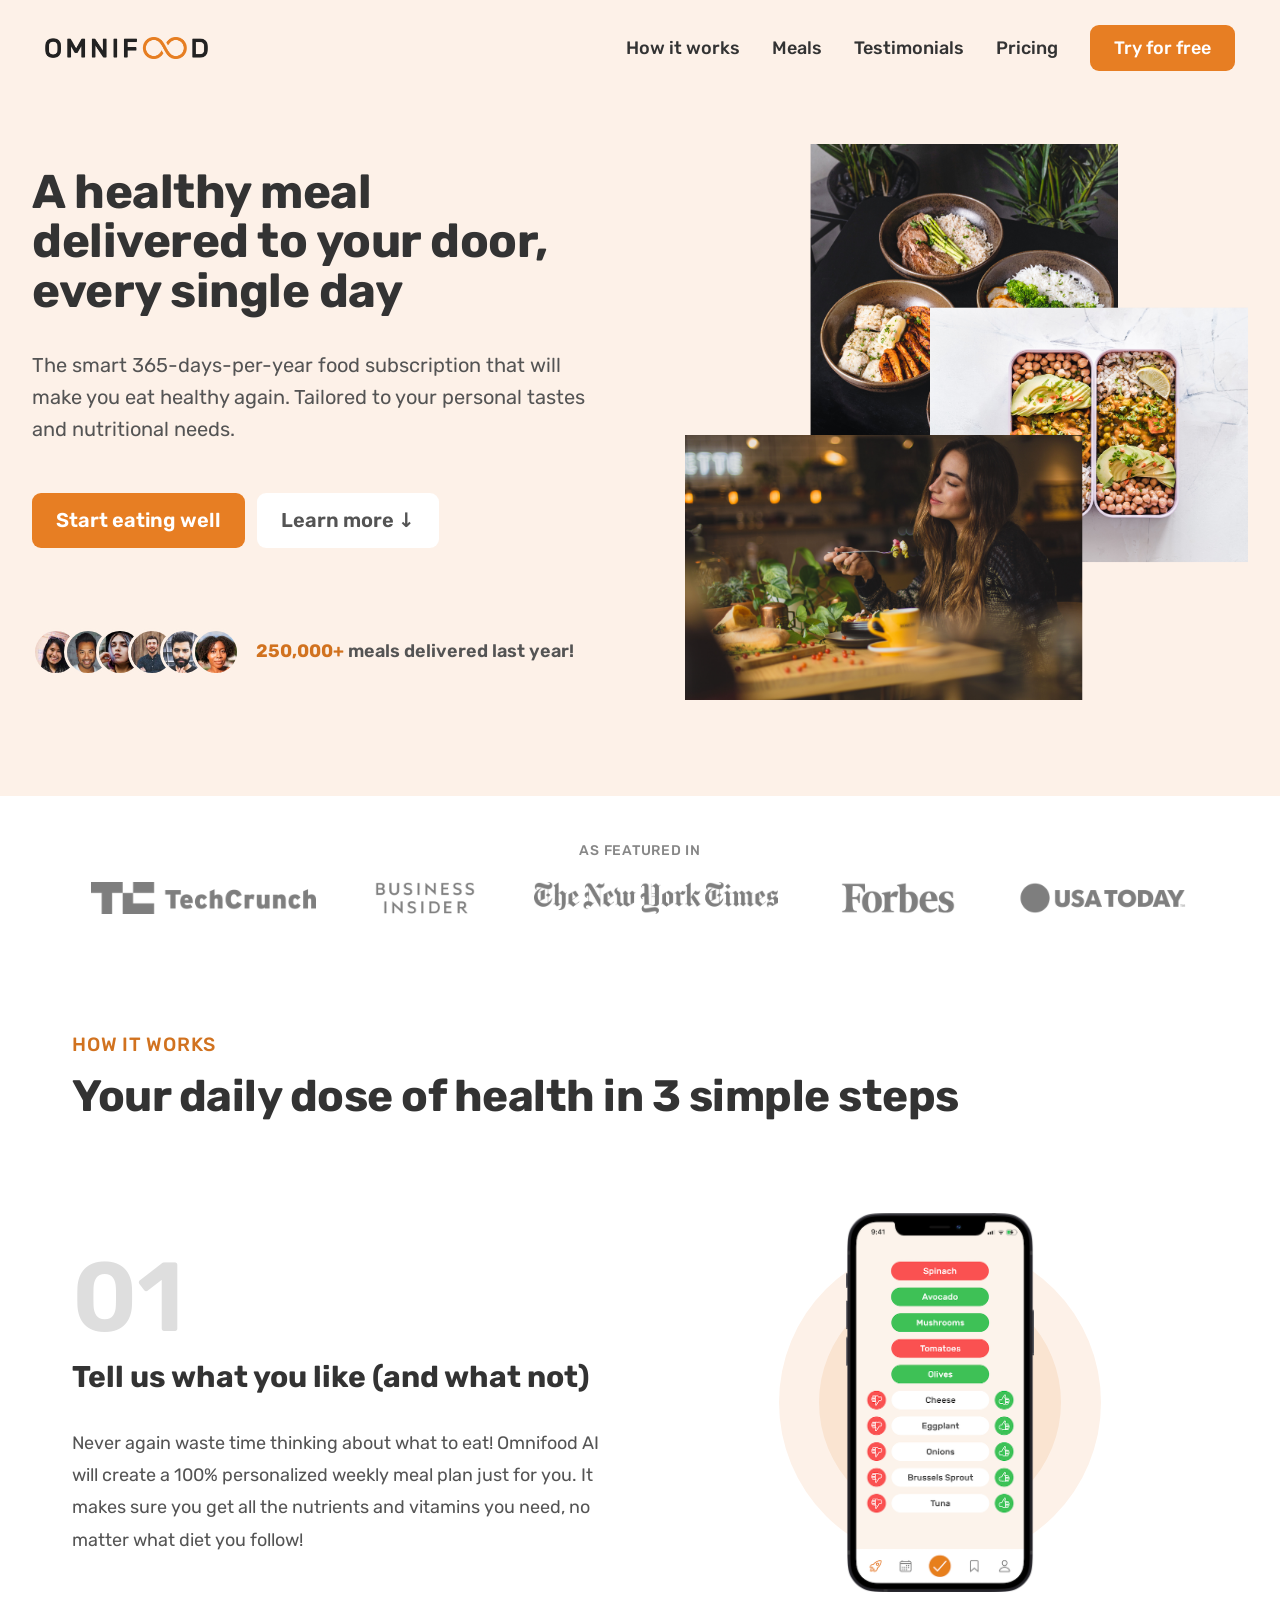
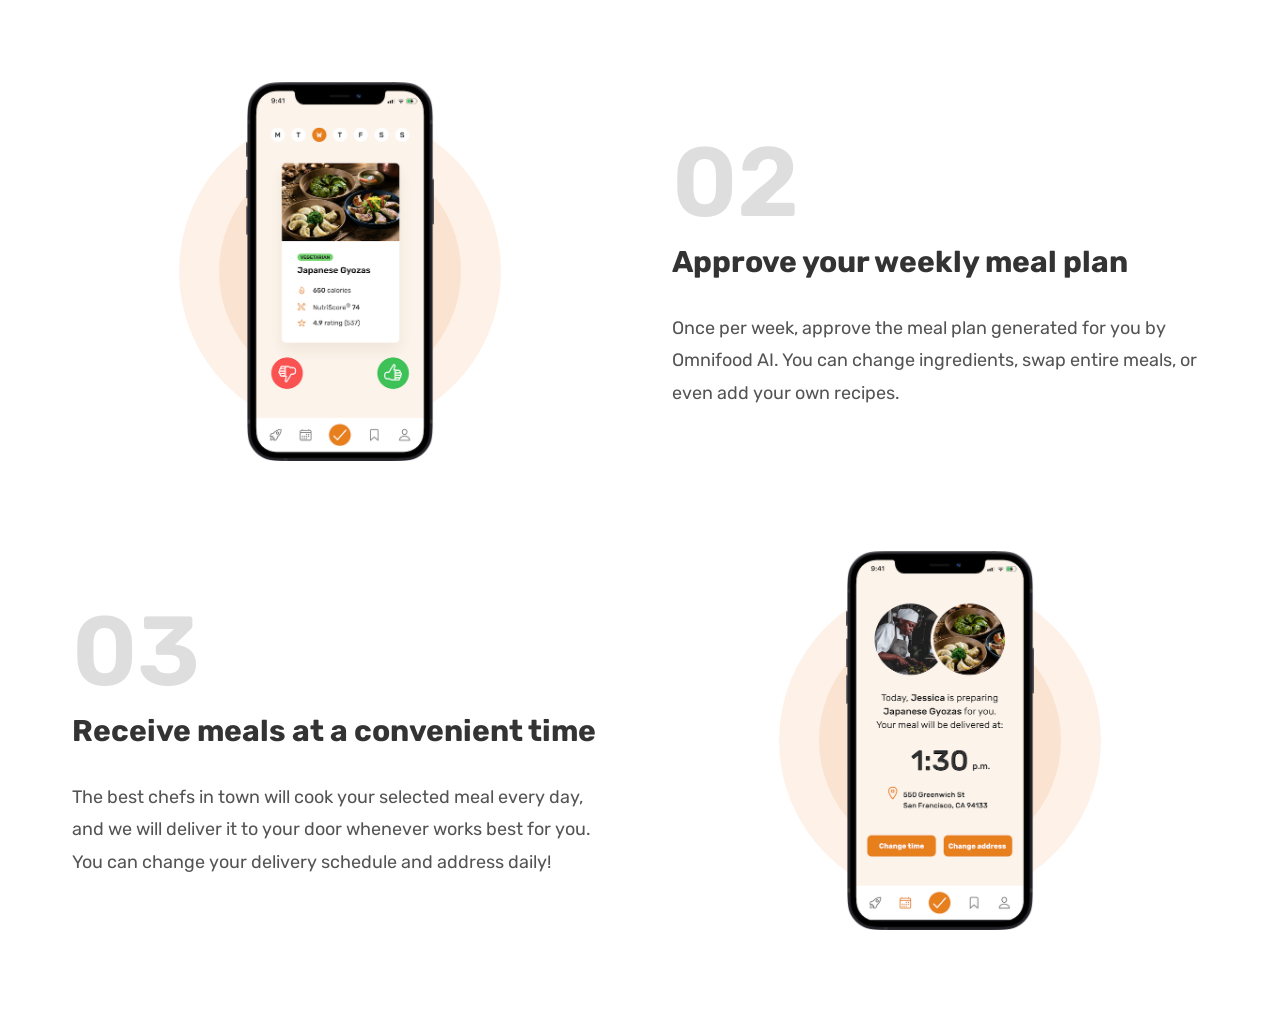
==== index.html @ 2ed98165 "feat: add featured press and how-it-works sections" ====
<!doctype html>

<html lang="en">
    <head>
        <meta charset="UTF-8" />
        <meta name="viewport" content="width=device-width, initial-scale=1.0" />

        <title>Omnifood — Never cook again!</title>

        <meta
            name="description"
            content="Omnifood delivers healthy meals tailored to your tastes and nutritional needs, every day of the year."
        />

        <meta name="theme-color" content="#e67e22" />
        <link rel="icon" type="image/png" href="assets/favicon.png" />

        <!-- Google Fonts -->
        <link rel="preconnect" href="https://fonts.googleapis.com" />
        <link rel="preconnect" href="https://fonts.gstatic.com" crossorigin />
        <link
            href="https://fonts.googleapis.com/css2?family=Rubik:wght@400;500;600;700&amp;display=swap"
            rel="stylesheet"
        />

        <!-- Styles -->
        <link rel="stylesheet" href="css/base.css" />
        <link rel="stylesheet" href="css/style.css" />

        <!-- Scripts -->
        <script src="js/script.js" defer></script>
    </head>

    <body>
        <a class="skip-link" href="#content">Skip to content</a>

        <header class="header" id="top">
            <a class="header__brand" href="#top">
                <img
                    class="header__logo"
                    src="assets/omnifood-logo.png"
                    width="1212"
                    height="163"
                    alt="Omnifood"
                />
            </a>

            <button
                class="header__toggle"
                type="button"
                aria-controls="primary-navigation"
                aria-expanded="false"
                aria-label="Open navigation"
            >
                <svg
                    class="header__icon header__icon--open"
                    viewBox="0 0 24 24"
                    aria-hidden="true"
                >
                    <path d="M3 6h18M3 12h18M3 18h18" />
                </svg>
                <svg
                    class="header__icon header__icon--close"
                    viewBox="0 0 24 24"
                    aria-hidden="true"
                >
                    <path d="M5 5l14 14M19 5 5 19" />
                </svg>
            </button>

            <nav
                class="header__nav"
                id="primary-navigation"
                aria-label="Primary"
            >
                <ul class="header__list">
                    <!-- Add href values once the destination sections exist. -->
                    <li>
                        <a class="header__link" href="#how-it-works">
                            How it works
                        </a>
                    </li>
                    <li>
                        <a
                            class="header__link"
                            role="link"
                            aria-disabled="true"
                        >
                            Meals
                        </a>
                    </li>
                    <li>
                        <a
                            class="header__link"
                            role="link"
                            aria-disabled="true"
                        >
                            Testimonials
                        </a>
                    </li>
                    <li>
                        <a
                            class="header__link"
                            role="link"
                            aria-disabled="true"
                        >
                            Pricing
                        </a>
                    </li>
                    <li>
                        <a
                            class="header__link header__link--cta"
                            role="link"
                            aria-disabled="true"
                        >
                            Try for free
                        </a>
                    </li>
                </ul>
            </nav>
        </header>

        <main id="content" tabindex="-1">
            <section class="hero" aria-labelledby="hero-title">
                <div class="hero__inner">
                    <div class="hero__content">
                        <h1 class="hero__title" id="hero-title">
                            A healthy meal delivered to your door, every single
                            day
                        </h1>
                        <p class="hero__description">
                            The smart 365-days-per-year food subscription that
                            will make you eat healthy again. Tailored to your
                            personal tastes and nutritional needs.
                        </p>

                        <div class="hero__actions">
                            <!-- Link the primary CTA once the sign-up section exists. -->
                            <button
                                class="hero__action hero__action--primary"
                                type="button"
                                aria-disabled="true"
                            >
                                Start eating well
                            </button>
                            <a
                                class="hero__action hero__action--secondary"
                                href="#how-it-works"
                            >
                                Learn more <span aria-hidden="true">↓</span>
                            </a>
                        </div>

                        <div class="hero__proof">
                            <div class="hero__avatars" aria-hidden="true">
                                <img
                                    class="hero__avatar"
                                    src="assets/customers/customer-1.jpg"
                                    width="128"
                                    height="128"
                                    alt=""
                                />
                                <img
                                    class="hero__avatar"
                                    src="assets/customers/customer-2.jpg"
                                    width="128"
                                    height="128"
                                    alt=""
                                />
                                <img
                                    class="hero__avatar"
                                    src="assets/customers/customer-3.jpg"
                                    width="128"
                                    height="128"
                                    alt=""
                                />
                                <img
                                    class="hero__avatar"
                                    src="assets/customers/customer-4.jpg"
                                    width="128"
                                    height="128"
                                    alt=""
                                />
                                <img
                                    class="hero__avatar"
                                    src="assets/customers/customer-5.jpg"
                                    width="128"
                                    height="128"
                                    alt=""
                                />
                                <img
                                    class="hero__avatar"
                                    src="assets/customers/customer-6.jpg"
                                    width="128"
                                    height="128"
                                    alt=""
                                />
                            </div>
                            <p class="hero__proof-text">
                                <strong class="hero__proof-number"
                                    >250,000+</strong
                                >
                                meals delivered last year!
                            </p>
                        </div>
                    </div>

                    <img
                        class="hero__image"
                        src="assets/hero.png"
                        width="1479"
                        height="1459"
                        alt="A woman enjoying a meal beside a collage of prepared dishes"
                        fetchpriority="high"
                    />
                </div>
            </section>

            <section class="featured" aria-labelledby="featured-title">
                <div class="featured__inner">
                    <h2 class="featured__title" id="featured-title">
                        As featured in
                    </h2>
                    <ul class="featured__logos" role="list">
                        <li>
                            <img
                                class="featured__logo"
                                src="assets/logos/techcrunch.png"
                                width="562"
                                height="80"
                                alt="TechCrunch"
                            />
                        </li>
                        <li>
                            <img
                                class="featured__logo"
                                src="assets/logos/business-insider.png"
                                width="252"
                                height="80"
                                alt="Business Insider"
                            />
                        </li>
                        <li>
                            <img
                                class="featured__logo"
                                src="assets/logos/the-new-york-times.png"
                                width="609"
                                height="80"
                                alt="The New York Times"
                            />
                        </li>
                        <li>
                            <img
                                class="featured__logo"
                                src="assets/logos/forbes.png"
                                width="306"
                                height="80"
                                alt="Forbes"
                            />
                        </li>
                        <li>
                            <img
                                class="featured__logo"
                                src="assets/logos/usa-today.png"
                                width="428"
                                height="80"
                                alt="USA Today"
                            />
                        </li>
                    </ul>
                </div>
            </section>

            <section
                class="how"
                id="how-it-works"
                aria-labelledby="how-title"
                tabindex="-1"
            >
                <div class="how__inner">
                    <p class="how__eyebrow">How it works</p>
                    <h2 class="how__title" id="how-title">
                        Your daily dose of health in 3 simple steps
                    </h2>

                    <ol class="how__steps" role="list">
                        <li class="how__step">
                            <div class="how__copy">
                                <p class="how__number" aria-hidden="true">01</p>
                                <h3 class="how__step-title">
                                    Tell us what you like (and what not)
                                </h3>
                                <p class="how__description">
                                    Never again waste time thinking about what
                                    to eat! Omnifood AI will create a 100%
                                    personalized weekly meal plan just for you.
                                    It makes sure you get all the nutrients and
                                    vitamins you need, no matter what diet you
                                    follow!
                                </p>
                            </div>
                            <div class="how__visual">
                                <img
                                    class="how__screen"
                                    src="assets/app/app-screen-1.png"
                                    width="400"
                                    height="809"
                                    loading="lazy"
                                    alt="Dietary preferences screen in the Omnifood app"
                                />
                            </div>
                        </li>
                        <li class="how__step">
                            <div class="how__copy">
                                <p class="how__number" aria-hidden="true">02</p>
                                <h3 class="how__step-title">
                                    Approve your weekly meal plan
                                </h3>
                                <p class="how__description">
                                    Once per week, approve the meal plan
                                    generated for you by Omnifood AI. You can
                                    change ingredients, swap entire meals, or
                                    even add your own recipes.
                                </p>
                            </div>
                            <div class="how__visual">
                                <img
                                    class="how__screen"
                                    src="assets/app/app-screen-2.png"
                                    width="400"
                                    height="809"
                                    loading="lazy"
                                    alt="Weekly meal plan approval screen in the Omnifood app"
                                />
                            </div>
                        </li>
                        <li class="how__step">
                            <div class="how__copy">
                                <p class="how__number" aria-hidden="true">03</p>
                                <h3 class="how__step-title">
                                    Receive meals at a convenient time
                                </h3>
                                <p class="how__description">
                                    The best chefs in town will cook your
                                    selected meal every day, and we will deliver
                                    it to your door whenever works best for you.
                                    You can change your delivery schedule and
                                    address daily!
                                </p>
                            </div>
                            <div class="how__visual">
                                <img
                                    class="how__screen"
                                    src="assets/app/app-screen-3.png"
                                    width="400"
                                    height="809"
                                    loading="lazy"
                                    alt="Delivery scheduling screen in the Omnifood app"
                                />
                            </div>
                        </li>
                    </ol>
                </div>
            </section>
        </main>

        <footer></footer>
    </body>
</html>
---- css/base.css ----
/*
    Just for debugging purposes

    * {
        outline: 2px solid red;
    }
*/

:root {
    --clr-base: 0 0% 33%;
    --clr-primary: 28 80% 52%;
    --clr-cream: 27 83% 95%;
    --clr-tint: 28 80% 90%;
    --clr-shade: 28 74% 47%;
    --clr-heading: 0 0% 20%;
    --clr-brown: 28 75% 15%;
    --clr-muted: 0 0% 53%;
    --clr-step-number: 0 0% 87%;
    --clr-neutral-max: 0 0% 100%;

    --fs-base: 1.6rem;
    --ff-base: Rubik, system-ui, sans-serif;

    --radius-control: 0.9rem;
}

*,
*::before,
*::after {
    margin: 0;
    padding: 0;
    box-sizing: border-box;
    font: inherit;

    @media (prefers-reduced-motion: reduce) {
        animation-duration: 0.01ms !important;
        transition-duration: 0.01ms !important;
    }
}

html {
    font-size: 62.5%; /* 1rem = 10px */
    scroll-behavior: smooth;

    @media (prefers-reduced-motion: reduce) {
        scroll-behavior: auto;
    }
}

body {
    min-height: 100vh;

    font-family: var(--ff-base);
    font-size: var(--fs-base);
    font-weight: 400;

    line-height: 1;

    color: hsl(var(--clr-base));
}

img,
picture,
svg,
video {
    display: block;
    max-width: 100%;
}

ul,
ol {
    list-style: none;
}

a {
    text-decoration: none;
    color: inherit;
}

input,
select {
    color: inherit;
}

textarea {
    /* Don´t show scroll bars */
    overflow: auto;
}

::selection {
}

:focus-visible {
}
---- css/style.css ----
.skip-link {
    position: absolute;
    top: 1.6rem;
    left: 1.6rem;
    z-index: 1;

    padding: 1.2rem 1.6rem;

    color: hsl(var(--clr-brown));

    background-color: hsl(var(--clr-neutral-max));
    border-radius: var(--radius-control);
    outline: 0.2rem solid hsl(var(--clr-brown));

    &:not(:focus) {
        width: 1px;
        height: 1px;
        padding: 0;

        clip-path: inset(50%);
        overflow: hidden;
    }
}

/* ********************************************* */
/* Header                                        */
/* ********************************************* */
.header {
    display: flex;
    justify-content: space-between;
    align-items: center;
    gap: 2.4rem;

    min-height: 9.6rem;
    padding: 0 clamp(2.4rem, 3.5vw, 4.8rem);

    background-color: hsl(var(--clr-cream));

    @media (width <= 59em) {
        min-height: 7.6rem;
    }
}

.header__logo {
    width: auto;
    height: 2.2rem;

    @media (width <= 59em) {
        height: 1.8rem;
    }
}

.header__toggle {
    display: none;
    place-items: center;

    width: 4.4rem;
    height: 4.4rem;

    color: hsl(var(--clr-heading));

    background: transparent;
    border: 0;
    cursor: pointer;

    &[aria-expanded="true"] {
        position: fixed;
        top: 1.6rem;
        right: clamp(2.4rem, 3.5vw, 4.8rem);
        z-index: 3;
    }

    @media (width <= 59em) {
        display: grid;
    }
}

.header__icon {
    width: 3.2rem;
    height: 3.2rem;

    fill: none;
    stroke: currentColor;
    stroke-linecap: round;
    stroke-width: 1.75;
}

.header__icon--close,
.header__toggle[aria-expanded="true"] .header__icon--open {
    display: none;
}

.header__toggle[aria-expanded="true"] .header__icon--close {
    display: block;
}

.header__nav {
    @media (width <= 59em) {
        position: fixed;
        top: 0;
        bottom: 0;
        left: 0;
        right: 0;
        z-index: 2;

        display: none;

        padding: 7.6rem 2.4rem;

        background-color: hsl(var(--clr-neutral-max) / 97%);
        overflow: auto;
    }
}

.header__toggle[aria-expanded="true"] + .header__nav {
    @media (width <= 59em) {
        display: flex;
    }
}

.header__list {
    display: flex;
    align-items: center;
    gap: clamp(2rem, 2.5vw, 3.2rem);

    @media (width <= 59em) {
        flex-direction: column;
        gap: 3.2rem;

        margin: auto;
    }
}

.header__link {
    display: inline-block;

    font-size: 1.8rem;
    font-weight: 500;
    line-height: 1.25;
    color: hsl(var(--clr-heading));

    &:any-link:hover,
    &:any-link:active {
        color: hsl(var(--clr-shade));
    }

    @media (width <= 59em) {
        font-size: 2.4rem;
    }
}

.header__link--cta {
    padding: 1.2rem 2.4rem;

    color: hsl(var(--clr-neutral-max));

    background-color: hsl(var(--clr-primary));
    border-radius: var(--radius-control);

    &:any-link:hover,
    &:any-link:active {
        color: hsl(var(--clr-neutral-max));

        background-color: hsl(var(--clr-shade));
    }

    @media (width <= 59em) {
        padding: 0.8rem 2rem;
    }
}

/* ********************************************* */
/* Hero                                          */
/* ********************************************* */
.hero {
    padding: 4.8rem clamp(1.6rem, 6vw, 3.2rem) 9.6rem;

    background-color: hsl(var(--clr-cream));

    @media (width <= 59em) {
        padding-top: 3.2rem;
        padding-bottom: 5.2rem;
    }
}

.hero__inner {
    display: grid;
    grid-template-columns: repeat(2, minmax(0, 1fr));
    align-items: center;
    gap: clamp(4.8rem, 7vw, 9.6rem);

    max-width: 130rem;
    margin: 0 auto;

    @media (width <= 59em) {
        grid-template-columns: minmax(0, 1fr);
        gap: clamp(3.2rem, 6vw, 5.2rem);

        max-width: 60rem;
    }
}

.hero__content {
    @media (width <= 59em) {
        text-align: center;
    }
}

.hero__title {
    margin-bottom: 3.2rem;

    font-size: clamp(3.6rem, 3.7vw, 5.2rem);
    font-weight: 700;
    line-height: 1.05;
    letter-spacing: -0.05rem;
    color: hsl(var(--clr-heading));

    @media (width <= 59em) {
        margin-bottom: 2.4rem;

        font-size: clamp(3rem, 8.7vw, 4.4rem);
    }
}

.hero__description {
    margin-bottom: 4.8rem;

    font-size: 2rem;
    line-height: 1.6;

    @media (width <= 59em) {
        max-width: 46ch;
        margin: 0 auto 3.2rem;

        font-size: 1.6rem;
    }
}

.hero__actions {
    display: flex;
    flex-wrap: wrap;
    gap: 1.2rem;

    @media (width <= 59em) {
        justify-content: center;
    }
}

.hero__action {
    padding: 1.4rem 2.4rem;

    font-size: 2rem;
    font-weight: 600;
    line-height: 1.35;
    text-align: center;

    border: 0;
    border-radius: var(--radius-control);
    cursor: pointer;

    @media (width <= 59em) {
        padding: 1.4rem 1.6rem;

        font-size: 1.6rem;
    }
}

.hero__action--primary {
    color: hsl(var(--clr-neutral-max));

    background-color: hsl(var(--clr-primary));

    &:hover,
    &:active {
        background-color: hsl(var(--clr-shade));
    }
}

.hero__action--secondary {
    color: hsl(var(--clr-base));

    background-color: hsl(var(--clr-neutral-max));

    &:hover,
    &:active {
        background-color: hsl(var(--clr-cream));
        box-shadow: inset 0 0 0 3px hsl(var(--clr-neutral-max));
    }
}

.hero__proof {
    display: flex;
    flex-wrap: wrap;
    align-items: center;
    gap: 0.8rem 1.6rem;

    margin-top: 8rem;

    @media (width <= 59em) {
        justify-content: center;
        gap: 0.8rem 1.2rem;

        margin-top: 2.4rem;
    }
}

.hero__avatars {
    display: flex;
}

.hero__avatar {
    width: 4.8rem;
    height: auto;

    border: 3px solid hsl(var(--clr-cream));
    border-radius: 50%;

    & + & {
        margin-left: -1.6rem;
    }

    @media (width <= 59em) {
        width: 3.6rem;

        & + & {
            margin-left: -1rem;
        }
    }
}

.hero__proof-text {
    font-size: 1.8rem;
    font-weight: 600;
    line-height: 1.3;

    @media (width <= 59em) {
        flex: 0 1 15rem;

        font-size: 1.5rem;
    }
}

.hero__proof-number {
    font-weight: 700;
    color: hsl(var(--clr-shade));
}

.hero__image {
    width: 100%;
    height: auto;

    @media (width <= 59em) {
        width: min(80%, 44rem);
        margin: 0 auto;
    }
}

/* ********************************************* */
/* As Featured In                                */
/* ********************************************* */
.featured {
    padding: clamp(2.4rem, 4vw, 4.8rem) 0 3.2rem;
}

.featured__inner {
    max-width: 120rem;
    margin: 0 auto;
    padding: 0 clamp(2rem, 6vw, 3.2rem);
}

.featured__title {
    margin-bottom: clamp(1.6rem, 2.5vw, 2.4rem);

    font-size: clamp(1.1rem, 2.8vw, 1.4rem);
    font-weight: 500;
    letter-spacing: 0.075rem;
    text-align: center;
    color: hsl(var(--clr-muted));
    text-transform: uppercase;
}

.featured__logos {
    display: flex;
    justify-content: space-around;
    align-items: center;
    gap: clamp(0.6rem, 1.6vw, 2.4rem);
}

.featured__logo {
    width: auto;
    height: auto;
    max-height: clamp(1rem, 2.7vw, 3.2rem);

    opacity: 0.5;
    filter: brightness(0);
}

/* ********************************************* */
/* How It Works                                  */
/* ********************************************* */
.how {
    padding: clamp(4.8rem, 7vw, 9.6rem) 0;
}

.how__inner {
    max-width: 120rem;
    margin: 0 auto;
    padding: 0 clamp(2rem, 6vw, 3.2rem);
}

.how__eyebrow {
    margin-bottom: 1.6rem;

    font-size: clamp(1.6rem, 1.5vw, 2rem);
    font-weight: 500;
    letter-spacing: 0.075rem;
    color: hsl(var(--clr-shade));
    text-transform: uppercase;
}

.how__title {
    margin-bottom: clamp(4.8rem, 7vw, 9.6rem);

    font-size: clamp(2.8rem, 4.5vw, 4.4rem);
    font-weight: 700;
    line-height: 1.2;
    letter-spacing: -0.05rem;
    color: hsl(var(--clr-heading));
}

.how__steps {
    display: grid;
    gap: clamp(4.8rem, 7vw, 9.6rem);
}

.how__step {
    display: grid;
    grid-template-columns: repeat(2, minmax(0, 1fr));
    align-items: center;
    gap: clamp(3.2rem, 5vw, 6.4rem);

    @media (width > 34em) {
        &:nth-child(even) .how__visual {
            order: -1;
        }
    }

    @media (width <= 34em) {
        grid-template-columns: minmax(0, 1fr);
        gap: 2.4rem;
    }
}

.how__number {
    margin-bottom: 1.2rem;

    font-size: clamp(5rem, 8vw, 9.8rem);
    font-weight: 600;
    color: hsl(var(--clr-step-number));
}

.how__step-title {
    margin-bottom: clamp(1.6rem, 2.5vw, 3.2rem);

    font-size: clamp(2.2rem, 2.6vw, 3rem);
    font-weight: 700;
    line-height: 1.2;
    color: hsl(var(--clr-heading));
}

.how__description {
    font-size: clamp(1.6rem, 1.65vw, 1.8rem);
    line-height: 1.8;
}

.how__visual {
    display: grid;
    place-items: center;

    &::before,
    &::after {
        content: "";

        grid-area: 1 / 1;

        aspect-ratio: 1;

        border-radius: 50%;
    }

    &::before {
        width: 60%;

        background-color: hsl(var(--clr-cream));
    }

    &::after {
        width: 45%;

        background-color: hsl(var(--clr-tint));
    }

    @media (width <= 34em) {
        order: -1;
    }
}

.how__screen {
    grid-area: 1 / 1;

    width: 35%;
    height: auto;

    z-index: 1;
}
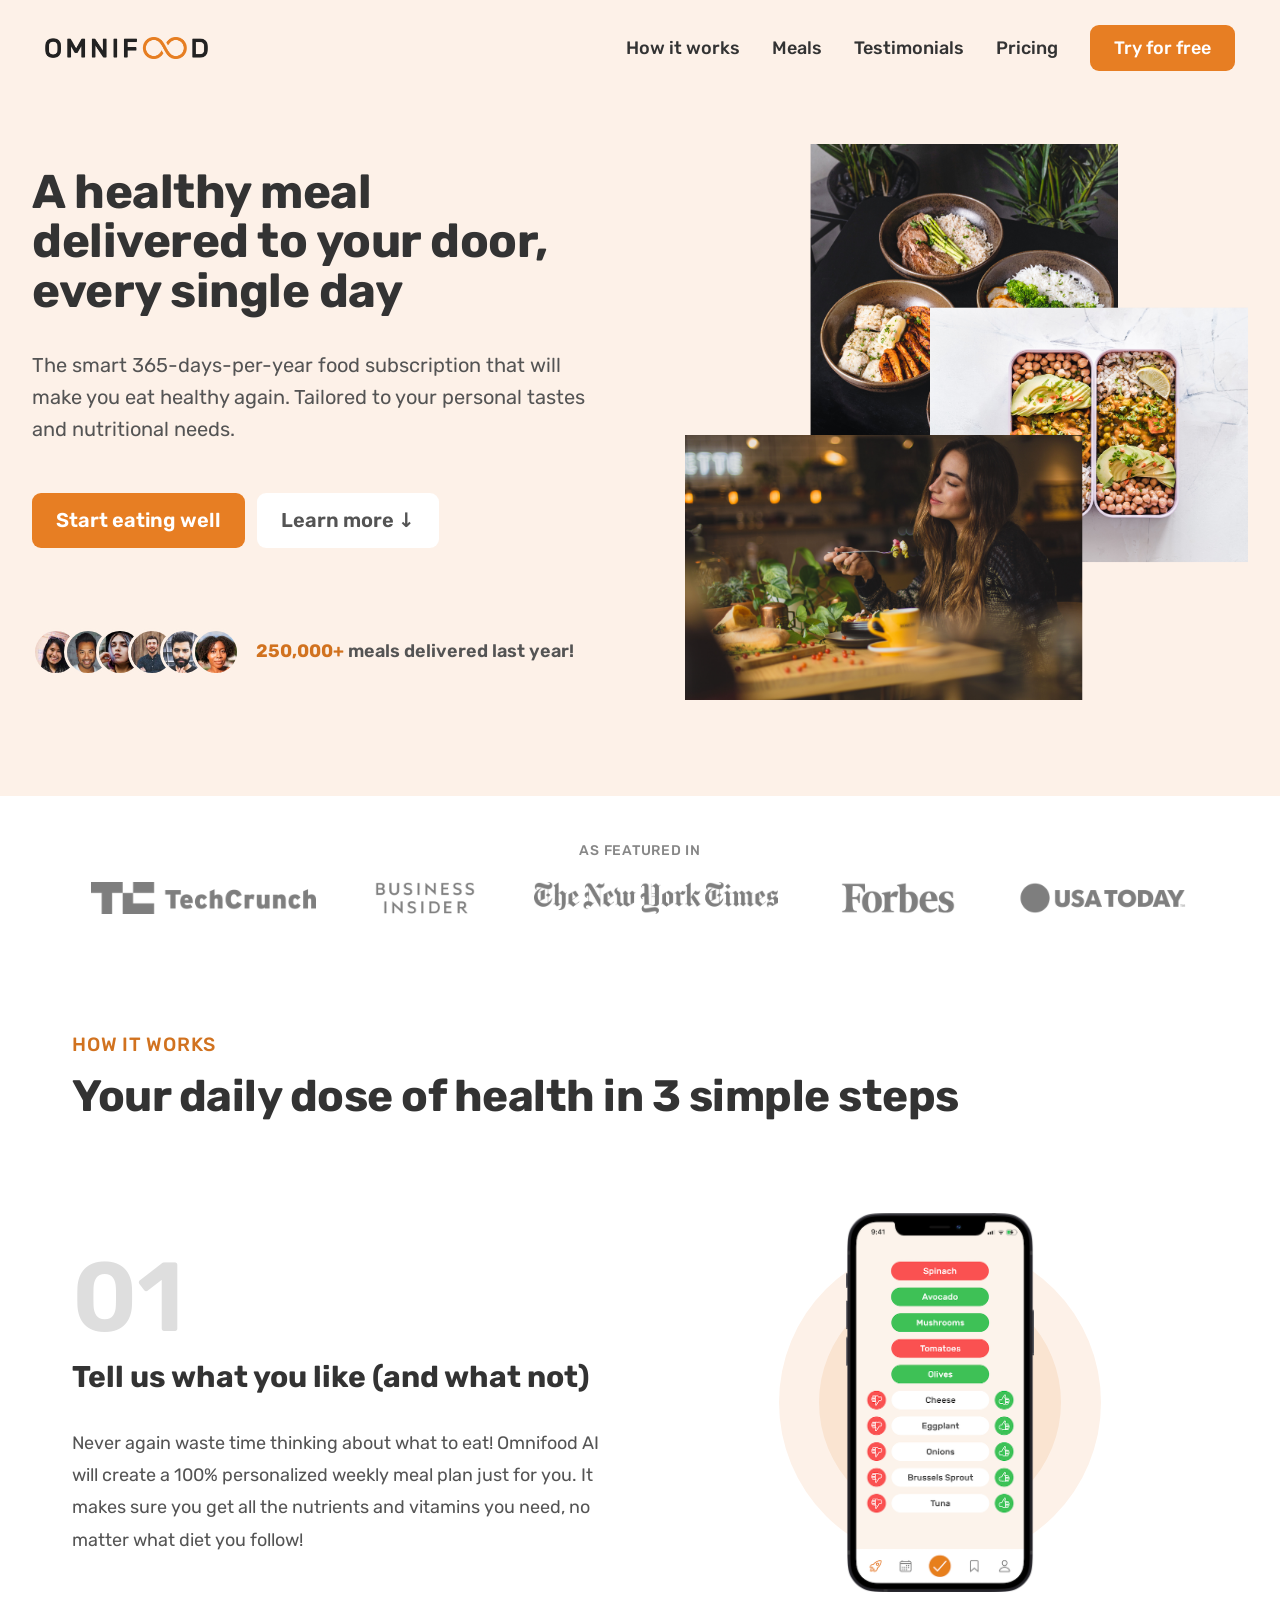
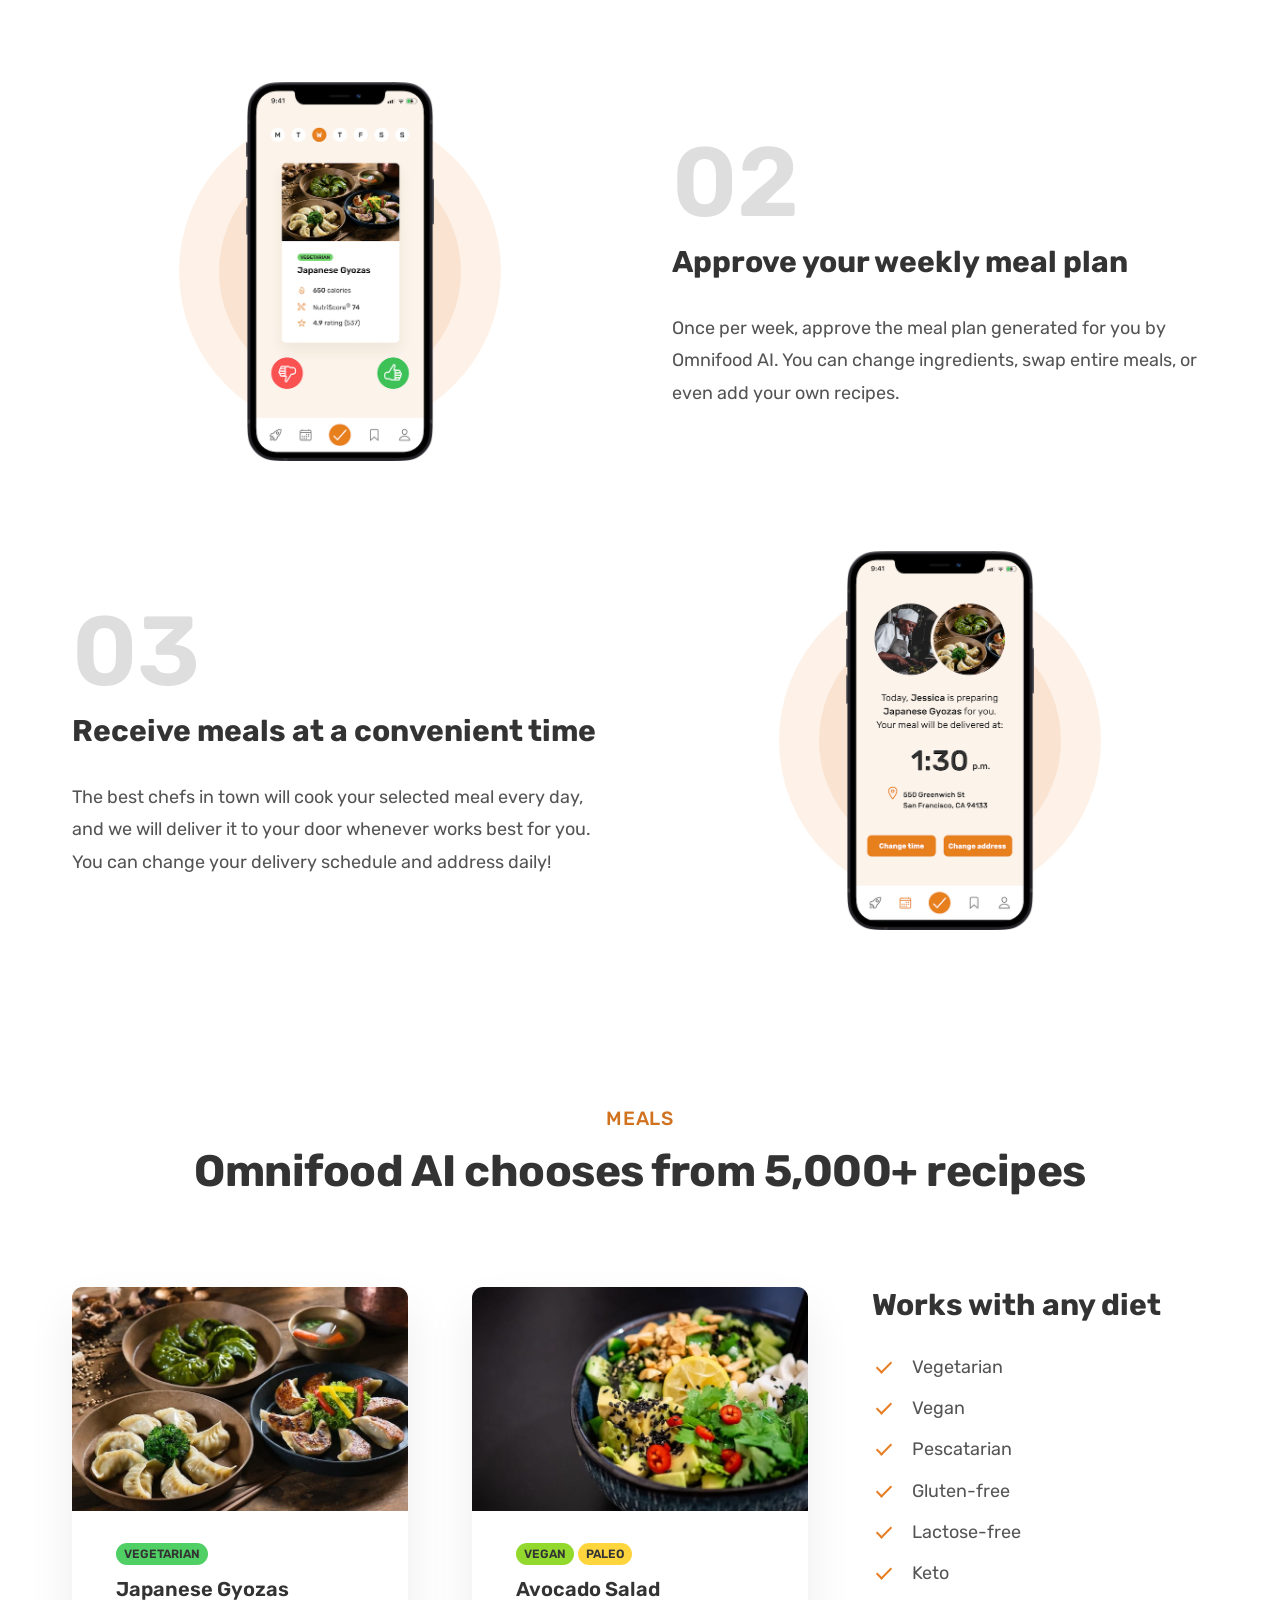
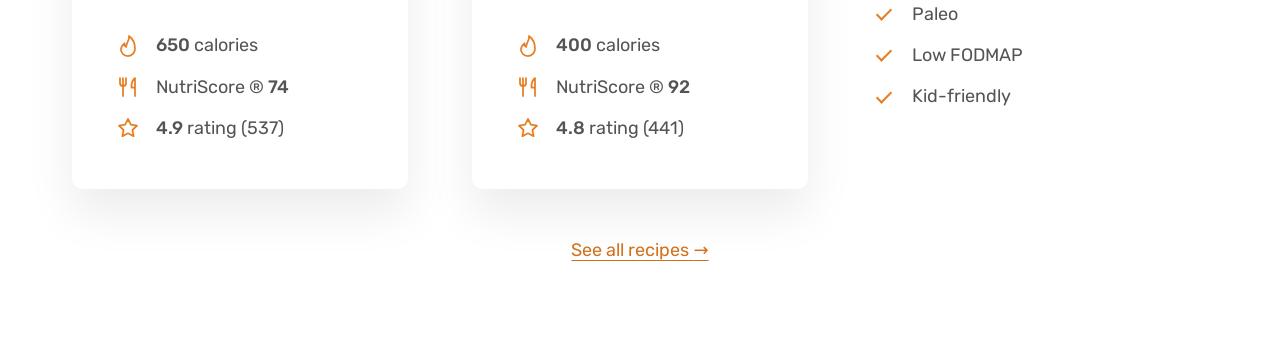
==== commit ba760eab: "feat: add meals section" ====
--- a/index.html
+++ b/index.html
@@ -81,13 +81,7 @@
                         </a>
                     </li>
                     <li>
-                        <a
-                            class="header__link"
-                            role="link"
-                            aria-disabled="true"
-                        >
-                            Meals
-                        </a>
+                        <a class="header__link" href="#meals"> Meals </a>
                     </li>
                     <li>
                         <a
@@ -362,6 +356,190 @@
                     </ol>
                 </div>
             </section>
+
+            <section
+                class="meals"
+                id="meals"
+                aria-labelledby="meals-title"
+                tabindex="-1"
+            >
+                <div class="meals__inner">
+                    <p class="meals__eyebrow">Meals</p>
+                    <h2 class="meals__title" id="meals-title">
+                        Omnifood AI chooses from 5,000+ recipes
+                    </h2>
+
+                    <svg class="meals__icon-defs" aria-hidden="true">
+                        <symbol id="meal-icon-flame" viewBox="0 0 24 24">
+                            <path
+                                d="M12 22c-4 0-7-2.8-7-6.5 0-2.7 1.4-4.4 3.4-6.2-.1 2.1.9 3.2 1.8 3.6C10 9 13.8 6 13 2c4 3 6 8 6 12.5C19 19 16 22 12 22Z"
+                            />
+                        </symbol>
+                        <symbol id="meal-icon-utensils" viewBox="0 0 24 24">
+                            <path
+                                d="M4 3v5a3 3 0 0 0 6 0V3M7 3v18m12 0V3c-2.2 1.8-3.5 4.8-3.5 8.5v1H19"
+                            />
+                        </symbol>
+                        <symbol id="meal-icon-star" viewBox="0 0 24 24">
+                            <path
+                                d="m12 3 2.8 5.7 6.2.9-4.5 4.4 1.1 6.2-5.6-2.9-5.6 2.9 1.1-6.2L3 9.6l6.2-.9L12 3Z"
+                            />
+                        </symbol>
+                    </svg>
+
+                    <div class="meals__grid">
+                        <article class="meal-card">
+                            <img
+                                class="meal-card__image"
+                                src="assets/meals/meal-1.jpg"
+                                width="700"
+                                height="467"
+                                loading="lazy"
+                                alt="Pan-fried gyozas with sesame seeds"
+                            />
+                            <div class="meal-card__body">
+                                <ul class="meal-card__tags" role="list">
+                                    <li
+                                        class="meal-card__tag meal-card__tag--vegetarian"
+                                    >
+                                        Vegetarian
+                                    </li>
+                                </ul>
+                                <h3 class="meal-card__title">
+                                    Japanese Gyozas
+                                </h3>
+                                <ul class="meal-card__stats" role="list">
+                                    <li class="meal-card__stat">
+                                        <svg
+                                            class="meal-card__icon"
+                                            aria-hidden="true"
+                                        >
+                                            <use href="#meal-icon-flame" />
+                                        </svg>
+                                        <span
+                                            ><strong>650</strong> calories</span
+                                        >
+                                    </li>
+                                    <li class="meal-card__stat">
+                                        <svg
+                                            class="meal-card__icon"
+                                            aria-hidden="true"
+                                        >
+                                            <use href="#meal-icon-utensils" />
+                                        </svg>
+                                        <span
+                                            >NutriScore &reg;
+                                            <strong>74</strong></span
+                                        >
+                                    </li>
+                                    <li class="meal-card__stat">
+                                        <svg
+                                            class="meal-card__icon"
+                                            aria-hidden="true"
+                                        >
+                                            <use href="#meal-icon-star" />
+                                        </svg>
+                                        <span
+                                            ><strong>4.9</strong> rating
+                                            (537)</span
+                                        >
+                                    </li>
+                                </ul>
+                            </div>
+                        </article>
+
+                        <article class="meal-card">
+                            <img
+                                class="meal-card__image"
+                                src="assets/meals/meal-2.jpg"
+                                width="700"
+                                height="467"
+                                loading="lazy"
+                                alt="Avocado salad with fresh vegetables"
+                            />
+                            <div class="meal-card__body">
+                                <ul class="meal-card__tags" role="list">
+                                    <li
+                                        class="meal-card__tag meal-card__tag--vegan"
+                                    >
+                                        Vegan
+                                    </li>
+                                    <li
+                                        class="meal-card__tag meal-card__tag--paleo"
+                                    >
+                                        Paleo
+                                    </li>
+                                </ul>
+                                <h3 class="meal-card__title">Avocado Salad</h3>
+                                <ul class="meal-card__stats" role="list">
+                                    <li class="meal-card__stat">
+                                        <svg
+                                            class="meal-card__icon"
+                                            aria-hidden="true"
+                                        >
+                                            <use href="#meal-icon-flame" />
+                                        </svg>
+                                        <span
+                                            ><strong>400</strong> calories</span
+                                        >
+                                    </li>
+                                    <li class="meal-card__stat">
+                                        <svg
+                                            class="meal-card__icon"
+                                            aria-hidden="true"
+                                        >
+                                            <use href="#meal-icon-utensils" />
+                                        </svg>
+                                        <span
+                                            >NutriScore &reg;
+                                            <strong>92</strong></span
+                                        >
+                                    </li>
+                                    <li class="meal-card__stat">
+                                        <svg
+                                            class="meal-card__icon"
+                                            aria-hidden="true"
+                                        >
+                                            <use href="#meal-icon-star" />
+                                        </svg>
+                                        <span
+                                            ><strong>4.8</strong> rating
+                                            (441)</span
+                                        >
+                                    </li>
+                                </ul>
+                            </div>
+                        </article>
+
+                        <div class="meals__diets">
+                            <h3 class="meals__diet-title">
+                                Works with any diet
+                            </h3>
+                            <ul class="meals__diet-list" role="list">
+                                <li class="meals__diet">Vegetarian</li>
+                                <li class="meals__diet">Vegan</li>
+                                <li class="meals__diet">Pescatarian</li>
+                                <li class="meals__diet">Gluten-free</li>
+                                <li class="meals__diet">Lactose-free</li>
+                                <li class="meals__diet">Keto</li>
+                                <li class="meals__diet">Paleo</li>
+                                <li class="meals__diet">Low FODMAP</li>
+                                <li class="meals__diet">Kid-friendly</li>
+                            </ul>
+                        </div>
+                    </div>
+
+                    <p class="meals__recipes">
+                        <a
+                            class="meals__recipe-link"
+                            role="link"
+                            aria-disabled="true"
+                        >
+                            See all recipes <span aria-hidden="true">→</span>
+                        </a>
+                    </p>
+                </div>
+            </section>
         </main>
 
         <footer></footer>
--- a/css/base.css
+++ b/css/base.css
@@ -17,11 +17,16 @@
     --clr-muted: 0 0% 53%;
     --clr-step-number: 0 0% 87%;
     --clr-neutral-max: 0 0% 100%;
+    --clr-neutral-min: 0 0% 0%;
+    --clr-vegetarian: 130 57% 56%;
+    --clr-vegan: 84 69% 51%;
+    --clr-paleo: 47 100% 62%;
 
     --fs-base: 1.6rem;
     --ff-base: Rubik, system-ui, sans-serif;
 
     --radius-control: 0.9rem;
+    --radius-card: 1.1rem;
 }
 
 *,
--- a/css/style.css
+++ b/css/style.css
@@ -513,3 +513,208 @@
 
     z-index: 1;
 }
+
+/* ********************************************* */
+/* Meals                                         */
+/* ********************************************* */
+.meals {
+    padding: clamp(4.8rem, 7vw, 9.6rem) 0;
+}
+
+.meals__inner {
+    max-width: 120rem;
+    margin: 0 auto;
+    padding: 0 clamp(2rem, 6vw, 3.2rem);
+}
+
+.meals__eyebrow {
+    margin-bottom: 1.6rem;
+
+    font-size: clamp(1.6rem, 1.5vw, 2rem);
+    font-weight: 500;
+    letter-spacing: 0.075rem;
+    text-align: center;
+    color: hsl(var(--clr-shade));
+    text-transform: uppercase;
+}
+
+.meals__title {
+    margin-bottom: clamp(4.8rem, 7vw, 9.6rem);
+
+    font-size: clamp(2.8rem, 4.5vw, 4.4rem);
+    font-weight: 700;
+    line-height: 1.2;
+    letter-spacing: -0.05rem;
+    text-align: center;
+    color: hsl(var(--clr-heading));
+}
+
+.meals__icon-defs {
+    position: absolute;
+
+    width: 0;
+    height: 0;
+}
+
+.meals__grid {
+    display: grid;
+    grid-template-columns: repeat(3, minmax(0, 1fr));
+    gap: clamp(3.2rem, 5vw, 6.4rem);
+
+    @media (width <= 59em) {
+        grid-template-columns: repeat(2, minmax(0, 1fr));
+    }
+
+    @media (width <= 34em) {
+        grid-template-columns: minmax(0, 1fr);
+
+        max-width: 40rem;
+        margin: 0 auto;
+    }
+}
+
+.meal-card {
+    border-radius: var(--radius-card);
+    box-shadow: 0 2.4rem 4.8rem hsl(var(--clr-neutral-min) / 8%);
+
+    transition: transform 0.4s, box-shadow 0.4s;
+    overflow: hidden;
+
+    @media (hover: hover) and (prefers-reduced-motion: no-preference) {
+        &:hover {
+            box-shadow: 0 3.2rem 6.4rem hsl(var(--clr-neutral-min) / 6%);
+            transform: translateY(-1.2rem);
+        }
+    }
+}
+
+.meal-card__image {
+    width: 100%;
+    height: auto;
+}
+
+.meal-card__body {
+    padding: 3.2rem clamp(2.4rem, 3.4vw, 4.8rem) 4.8rem;
+}
+
+.meal-card__tags {
+    display: flex;
+    flex-wrap: wrap;
+    gap: 0.4rem;
+
+    margin-bottom: 1.2rem;
+}
+
+.meal-card__tag {
+    padding: 0.4rem 0.8rem;
+
+    font-size: 1.2rem;
+    font-weight: 600;
+    line-height: 1.2;
+    color: hsl(var(--clr-heading));
+    text-transform: uppercase;
+
+    border-radius: 10rem;
+}
+
+.meal-card__tag--vegetarian {
+    background-color: hsl(var(--clr-vegetarian));
+}
+
+.meal-card__tag--vegan {
+    background-color: hsl(var(--clr-vegan));
+}
+
+.meal-card__tag--paleo {
+    background-color: hsl(var(--clr-paleo));
+}
+
+.meal-card__title {
+    margin-bottom: 3.2rem;
+
+    font-size: 2rem;
+    font-weight: 600;
+    line-height: 1.2;
+    color: hsl(var(--clr-heading));
+}
+
+.meal-card__stats,
+.meals__diet-list {
+    display: grid;
+    gap: 1.6rem;
+}
+
+.meal-card__stat,
+.meals__diet {
+    display: flex;
+    align-items: center;
+    gap: 1.6rem;
+
+    font-size: 1.8rem;
+    line-height: 1.4;
+}
+
+.meal-card__stat strong {
+    font-weight: 500;
+}
+
+.meal-card__icon {
+    flex-shrink: 0;
+
+    width: 2.4rem;
+    height: 2.4rem;
+
+    color: hsl(var(--clr-primary));
+
+    fill: none;
+    stroke: currentColor;
+    stroke-linecap: round;
+    stroke-linejoin: round;
+    stroke-width: 1.75;
+}
+
+.meals__diets {
+    @media (34em < width <= 59em) {
+        grid-column: 1 / -1;
+        justify-self: center;
+    }
+}
+
+.meals__diet-title {
+    margin-bottom: 3.2rem;
+
+    font-size: clamp(2.2rem, 2.6vw, 3rem);
+    font-weight: 700;
+    line-height: 1.2;
+    color: hsl(var(--clr-heading));
+}
+
+.meals__diet::before {
+    content: "";
+
+    flex-shrink: 0;
+
+    width: 0.8rem;
+    height: 1.5rem;
+    margin: 0 0.8rem 0.4rem;
+
+    color: hsl(var(--clr-primary));
+
+    border: solid currentColor;
+    border-width: 0 2px 2px 0;
+    transform: rotate(45deg);
+}
+
+.meals__recipes {
+    margin-top: 4.8rem;
+
+    font-size: 1.8rem;
+    line-height: 1.5;
+    text-align: center;
+}
+
+.meals__recipe-link {
+    color: hsl(var(--clr-shade));
+    text-decoration: underline;
+    text-underline-offset: 0.4rem;
+}
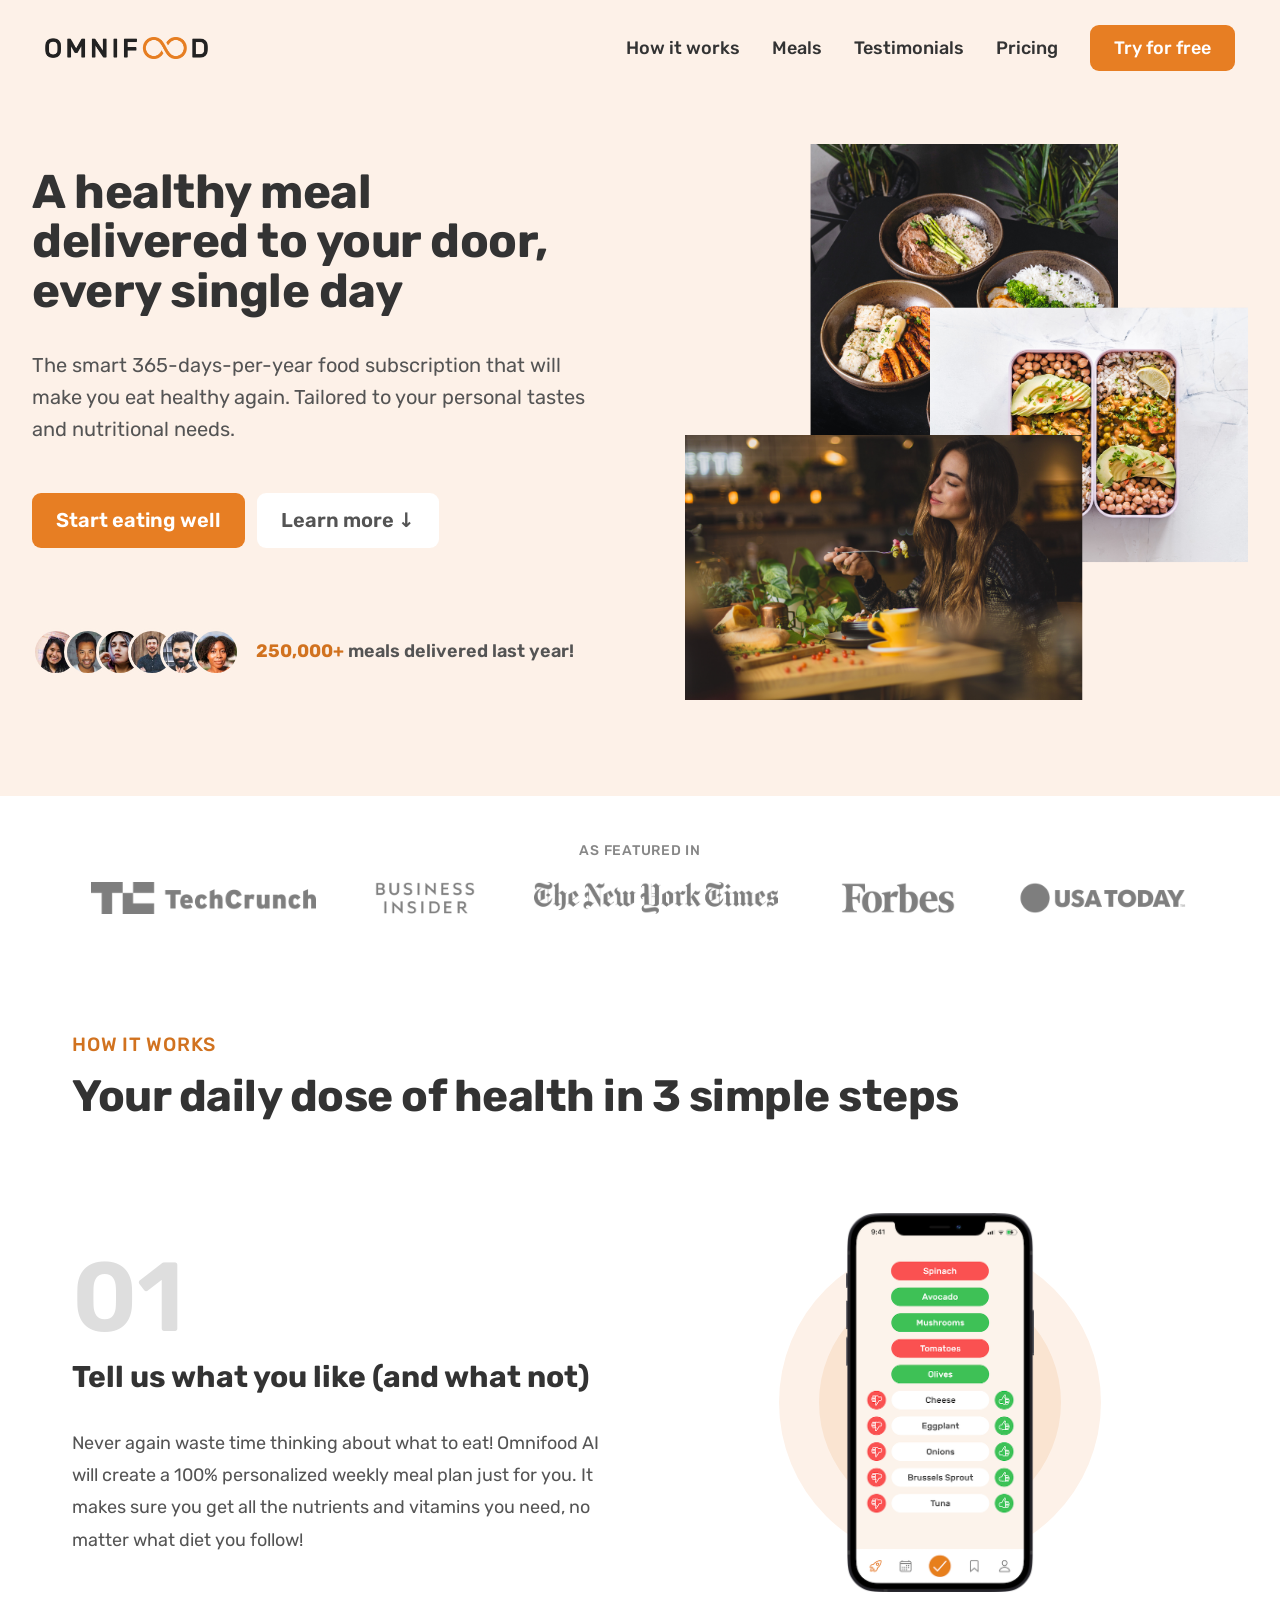
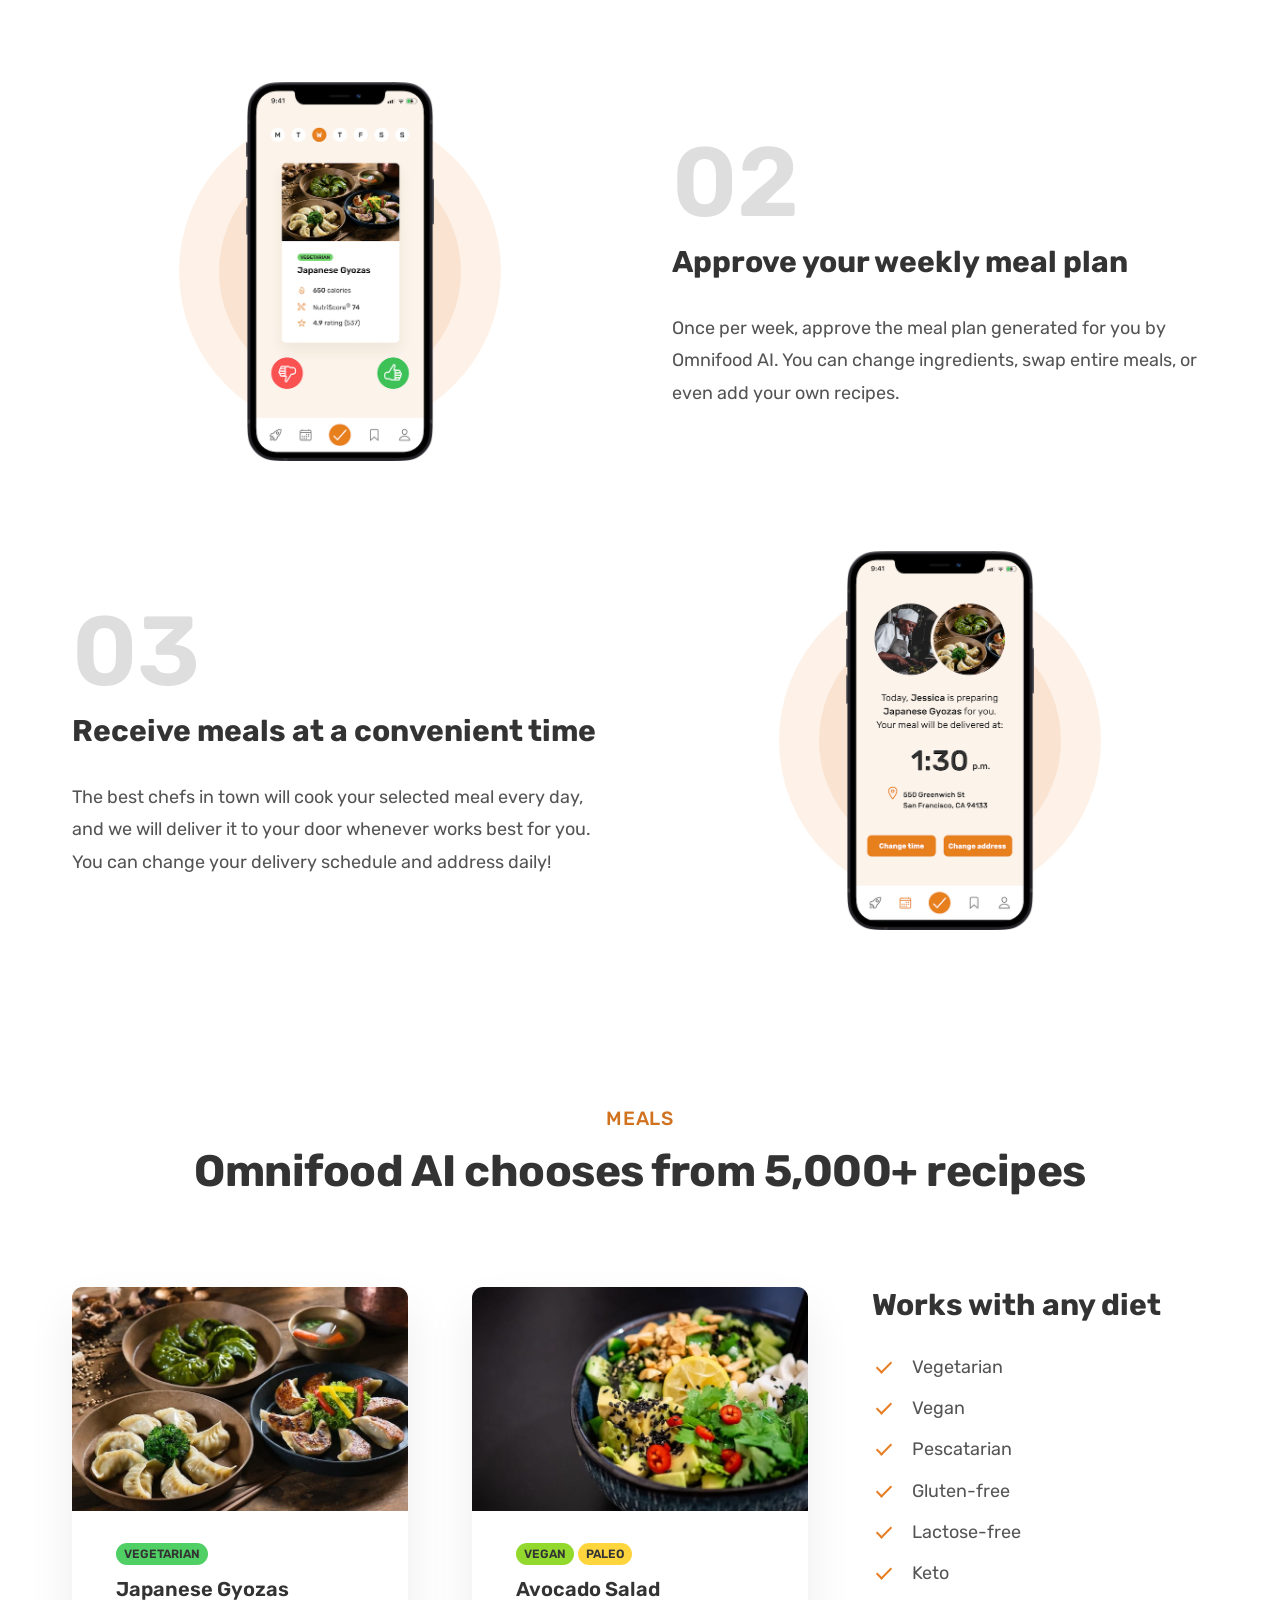
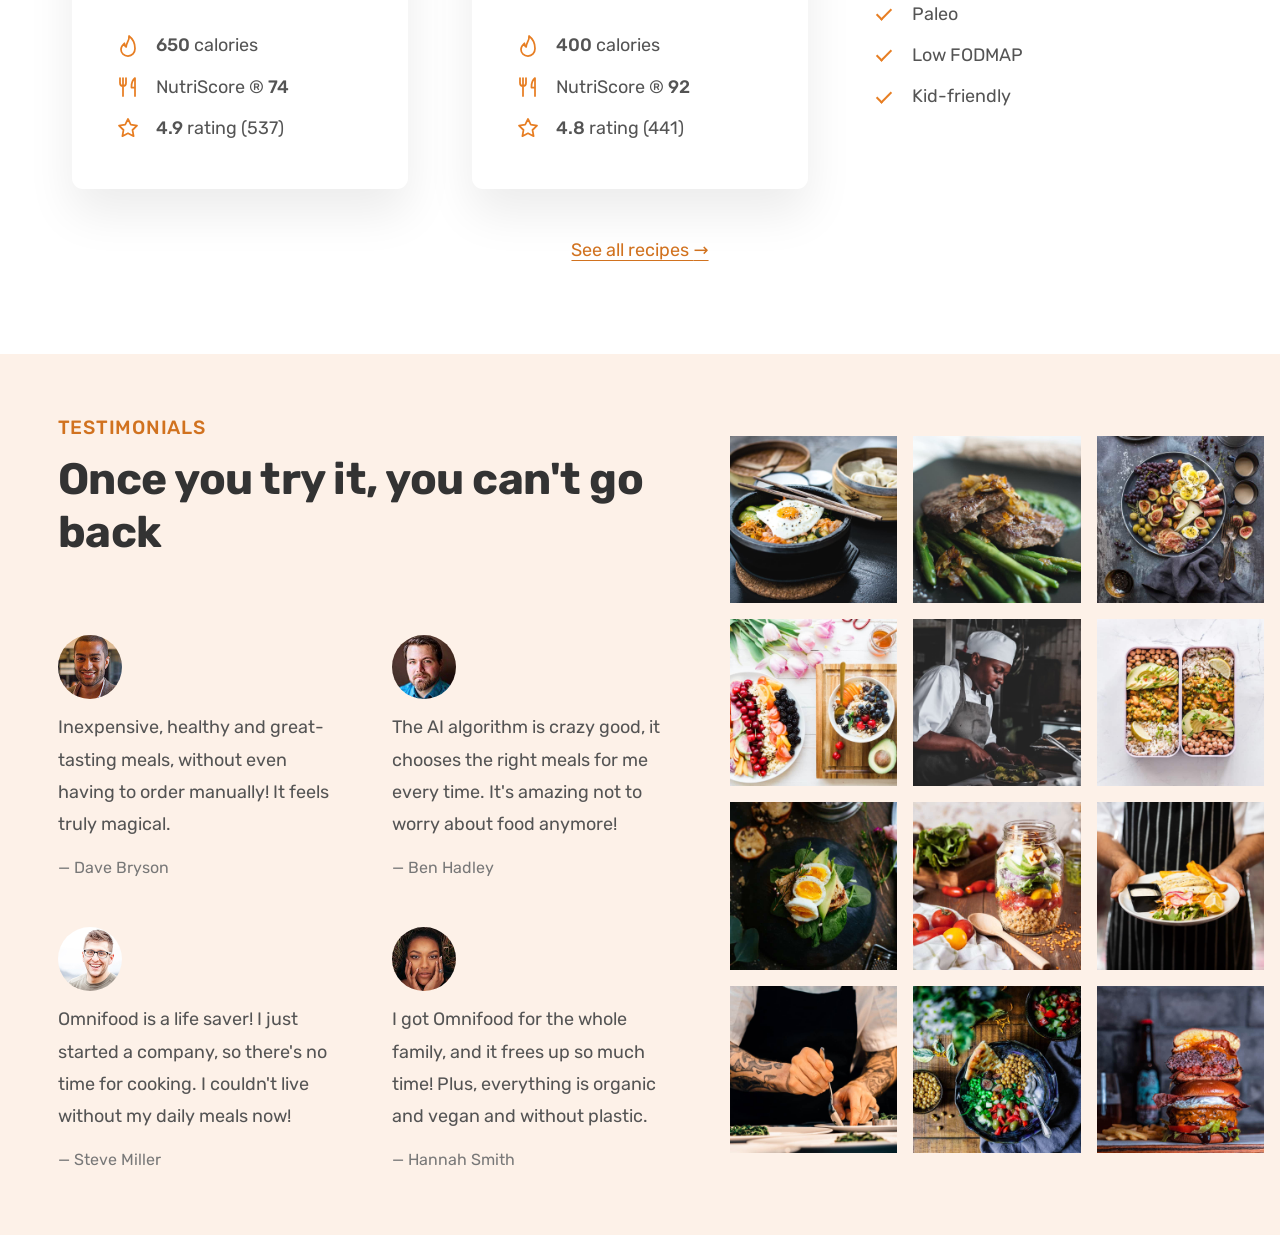
==== commit 5cafa790: "feat: add testimonials and food gallery" ====
--- a/index.html
+++ b/index.html
@@ -84,11 +84,7 @@
                         <a class="header__link" href="#meals"> Meals </a>
                     </li>
                     <li>
-                        <a
-                            class="header__link"
-                            role="link"
-                            aria-disabled="true"
-                        >
+                        <a class="header__link" href="#testimonials">
                             Testimonials
                         </a>
                     </li>
@@ -540,7 +536,221 @@
                     </p>
                 </div>
             </section>
-        </main>
+
+            <section
+                class="testimonials"
+                id="testimonials"
+                aria-labelledby="testimonials-title"
+                tabindex="-1"
+            >
+                <div class="testimonials__content">
+                    <p class="testimonials__eyebrow">Testimonials</p>
+                    <h2 class="testimonials__title" id="testimonials-title">
+                        Once you try it, you can't go back
+                    </h2>
+
+                    <div class="testimonials__quotes">
+                        <figure class="testimonials__quote">
+                            <img
+                                class="testimonials__portrait"
+                                src="assets/customers/dave.jpg"
+                                width="128"
+                                height="128"
+                                loading="lazy"
+                                alt=""
+                            />
+                            <blockquote class="testimonials__text">
+                                <p>
+                                    Inexpensive, healthy and great-tasting
+                                    meals, without even having to order
+                                    manually! It feels truly magical.
+                                </p>
+                            </blockquote>
+                            <figcaption class="testimonials__name">
+                                &mdash; Dave Bryson
+                            </figcaption>
+                        </figure>
+
+                        <figure class="testimonials__quote">
+                            <img
+                                class="testimonials__portrait"
+                                src="assets/customers/ben.jpg"
+                                width="128"
+                                height="128"
+                                loading="lazy"
+                                alt=""
+                            />
+                            <blockquote class="testimonials__text">
+                                <p>
+                                    The AI algorithm is crazy good, it chooses
+                                    the right meals for me every time. It's
+                                    amazing not to worry about food anymore!
+                                </p>
+                            </blockquote>
+                            <figcaption class="testimonials__name">
+                                &mdash; Ben Hadley
+                            </figcaption>
+                        </figure>
+
+                        <figure class="testimonials__quote">
+                            <img
+                                class="testimonials__portrait"
+                                src="assets/customers/steve.jpg"
+                                width="128"
+                                height="128"
+                                loading="lazy"
+                                alt=""
+                            />
+                            <blockquote class="testimonials__text">
+                                <p>
+                                    Omnifood is a life saver! I just started a
+                                    company, so there's no time for cooking. I
+                                    couldn't live without my daily meals now!
+                                </p>
+                            </blockquote>
+                            <figcaption class="testimonials__name">
+                                &mdash; Steve Miller
+                            </figcaption>
+                        </figure>
+
+                        <figure class="testimonials__quote">
+                            <img
+                                class="testimonials__portrait"
+                                src="assets/customers/hannah.jpg"
+                                width="128"
+                                height="128"
+                                loading="lazy"
+                                alt=""
+                            />
+                            <blockquote class="testimonials__text">
+                                <p>
+                                    I got Omnifood for the whole family, and it
+                                    frees up so much time! Plus, everything is
+                                    organic and vegan and without plastic.
+                                </p>
+                            </blockquote>
+                            <figcaption class="testimonials__name">
+                                &mdash; Hannah Smith
+                            </figcaption>
+                        </figure>
+                    </div>
+                </div>
+
+                <ul
+                    class="testimonials__gallery"
+                    role="list"
+                    aria-label="Food gallery"
+                >
+                    <li class="testimonials__tile">
+                        <img
+                            src="assets/gallery/gallery-1.jpg"
+                            width="800"
+                            height="800"
+                            loading="lazy"
+                            alt="Rice bowl topped with a fried egg"
+                        />
+                    </li>
+                    <li class="testimonials__tile">
+                        <img
+                            src="assets/gallery/gallery-2.jpg"
+                            width="800"
+                            height="800"
+                            loading="lazy"
+                            alt="Steak with green beans"
+                        />
+                    </li>
+                    <li class="testimonials__tile">
+                        <img
+                            src="assets/gallery/gallery-3.jpg"
+                            width="800"
+                            height="800"
+                            loading="lazy"
+                            alt="Platter of fresh figs, eggs, and vegetables"
+                        />
+                    </li>
+                    <li class="testimonials__tile">
+                        <img
+                            src="assets/gallery/gallery-4.jpg"
+                            width="800"
+                            height="800"
+                            loading="lazy"
+                            alt="Fresh fruit and a breakfast bowl topped with berries"
+                        />
+                    </li>
+                    <li class="testimonials__tile">
+                        <img
+                            src="assets/gallery/gallery-5.jpg"
+                            width="800"
+                            height="800"
+                            loading="lazy"
+                            alt="Chef preparing a dish in a kitchen"
+                        />
+                    </li>
+                    <li class="testimonials__tile">
+                        <img
+                            src="assets/gallery/gallery-6.jpg"
+                            width="800"
+                            height="800"
+                            loading="lazy"
+                            alt="Meal-prep containers with chickpeas and sliced avocado"
+                        />
+                    </li>
+                    <li class="testimonials__tile">
+                        <img
+                            src="assets/gallery/gallery-7.jpg"
+                            width="800"
+                            height="800"
+                            loading="lazy"
+                            alt="Toast with greens and sliced soft-boiled egg"
+                        />
+                    </li>
+                    <li class="testimonials__tile">
+                        <img
+                            src="assets/gallery/gallery-8.jpg"
+                            width="800"
+                            height="800"
+                            loading="lazy"
+                            alt="Layered salad in a glass jar"
+                        />
+                    </li>
+                    <li class="testimonials__tile">
+                        <img
+                            src="assets/gallery/gallery-9.jpg"
+                            width="800"
+                            height="800"
+                            loading="lazy"
+                            alt="A plate with a sandwich and fries"
+                        />
+                    </li>
+                    <li class="testimonials__tile">
+                        <img
+                            src="assets/gallery/gallery-10.jpg"
+                            width="800"
+                            height="800"
+                            loading="lazy"
+                            alt="Cook plating a dish with tweezers"
+                        />
+                    </li>
+                    <li class="testimonials__tile">
+                        <img
+                            src="assets/gallery/gallery-11.jpg"
+                            width="800"
+                            height="800"
+                            loading="lazy"
+                            alt="Grain bowl with herbs and diced vegetables"
+                        />
+                    </li>
+                    <li class="testimonials__tile">
+                        <img
+                            src="assets/gallery/gallery-12.jpg"
+                            width="800"
+                            height="800"
+                            loading="lazy"
+                            alt="Burger stacked with patties and melted cheese"
+                        />
+                    </li>
+                </ul>
+            </section>
 
         <footer></footer>
     </body>
--- a/css/base.css
+++ b/css/base.css
@@ -15,6 +15,7 @@
     --clr-heading: 0 0% 20%;
     --clr-brown: 28 75% 15%;
     --clr-muted: 0 0% 53%;
+    --clr-attribution: 0 0% 47%;
     --clr-step-number: 0 0% 87%;
     --clr-neutral-max: 0 0% 100%;
     --clr-neutral-min: 0 0% 0%;
--- a/css/style.css
+++ b/css/style.css
@@ -718,3 +718,116 @@
     text-decoration: underline;
     text-underline-offset: 0.4rem;
 }
+
+/* ********************************************* */
+/* Testimonials                                  */
+/* ********************************************* */
+.testimonials {
+    display: grid;
+    grid-template-columns: minmax(0, 55fr) minmax(0, 45fr);
+    align-items: center;
+    gap: clamp(3.2rem, 4.5vw, 6.4rem);
+
+    background-color: hsl(var(--clr-cream));
+
+    @media (width <= 59em) {
+        grid-template-columns: minmax(0, 1fr);
+    }
+}
+
+.testimonials__content {
+    padding: 6.4rem 0 6.4rem clamp(3.2rem, 4.5vw, 6.4rem);
+
+    @media (width <= 59em) {
+        padding: clamp(4.8rem, 7vw, 6.4rem) clamp(2rem, 6vw, 4.2rem) 0;
+    }
+}
+
+.testimonials__eyebrow {
+    margin-bottom: 1.6rem;
+
+    font-size: clamp(1.6rem, 1.5vw, 2rem);
+    font-weight: 500;
+    letter-spacing: 0.075rem;
+    color: hsl(var(--clr-shade));
+    text-transform: uppercase;
+}
+
+.testimonials__title {
+    margin-bottom: clamp(4.8rem, 6vw, 9.6rem);
+
+    font-size: clamp(2.8rem, 4.5vw, 4.4rem);
+    font-weight: 700;
+    line-height: 1.2;
+    letter-spacing: -0.05rem;
+    color: hsl(var(--clr-heading));
+}
+
+.testimonials__quotes {
+    display: grid;
+    grid-template-columns: repeat(2, minmax(0, 1fr));
+    gap: 4.8rem clamp(2.4rem, 4.2vw, 6rem);
+
+    @media (width <= 34em) {
+        grid-template-columns: minmax(0, 1fr);
+        gap: 3.2rem;
+    }
+}
+
+.testimonials__portrait {
+    width: 6.4rem;
+    height: auto;
+    margin-bottom: 1.2rem;
+
+    border-radius: 50%;
+}
+
+.testimonials__text {
+    margin-bottom: 1.6rem;
+
+    font-size: clamp(1.6rem, 1.65vw, 1.8rem);
+    line-height: 1.8;
+}
+
+.testimonials__name {
+    font-size: 1.6rem;
+    line-height: 1.4;
+    color: hsl(var(--clr-attribution));
+}
+
+.testimonials__gallery {
+    display: grid;
+    grid-template-columns: repeat(3, minmax(0, 1fr));
+    gap: clamp(0.8rem, 1.4vw, 1.6rem);
+
+    padding: 1.6rem 1.6rem 1.6rem 0;
+
+    @media (width <= 59em) {
+        grid-template-columns: repeat(6, minmax(0, 1fr));
+
+        padding: 0 1.6rem 1.6rem;
+    }
+
+    @media (width <= 34em) {
+        grid-template-columns: repeat(4, minmax(0, 1fr));
+
+        padding: 0 0.8rem 0.8rem;
+    }
+}
+
+.testimonials__tile {
+    overflow: hidden;
+
+    & img {
+        width: 100%;
+        height: auto;
+
+        @media (hover: hover) and (prefers-reduced-motion: no-preference) {
+            transition: transform 0.4s;
+
+            &:hover {
+                transform: scale(1.1);
+            }
+        }
+    }
+}
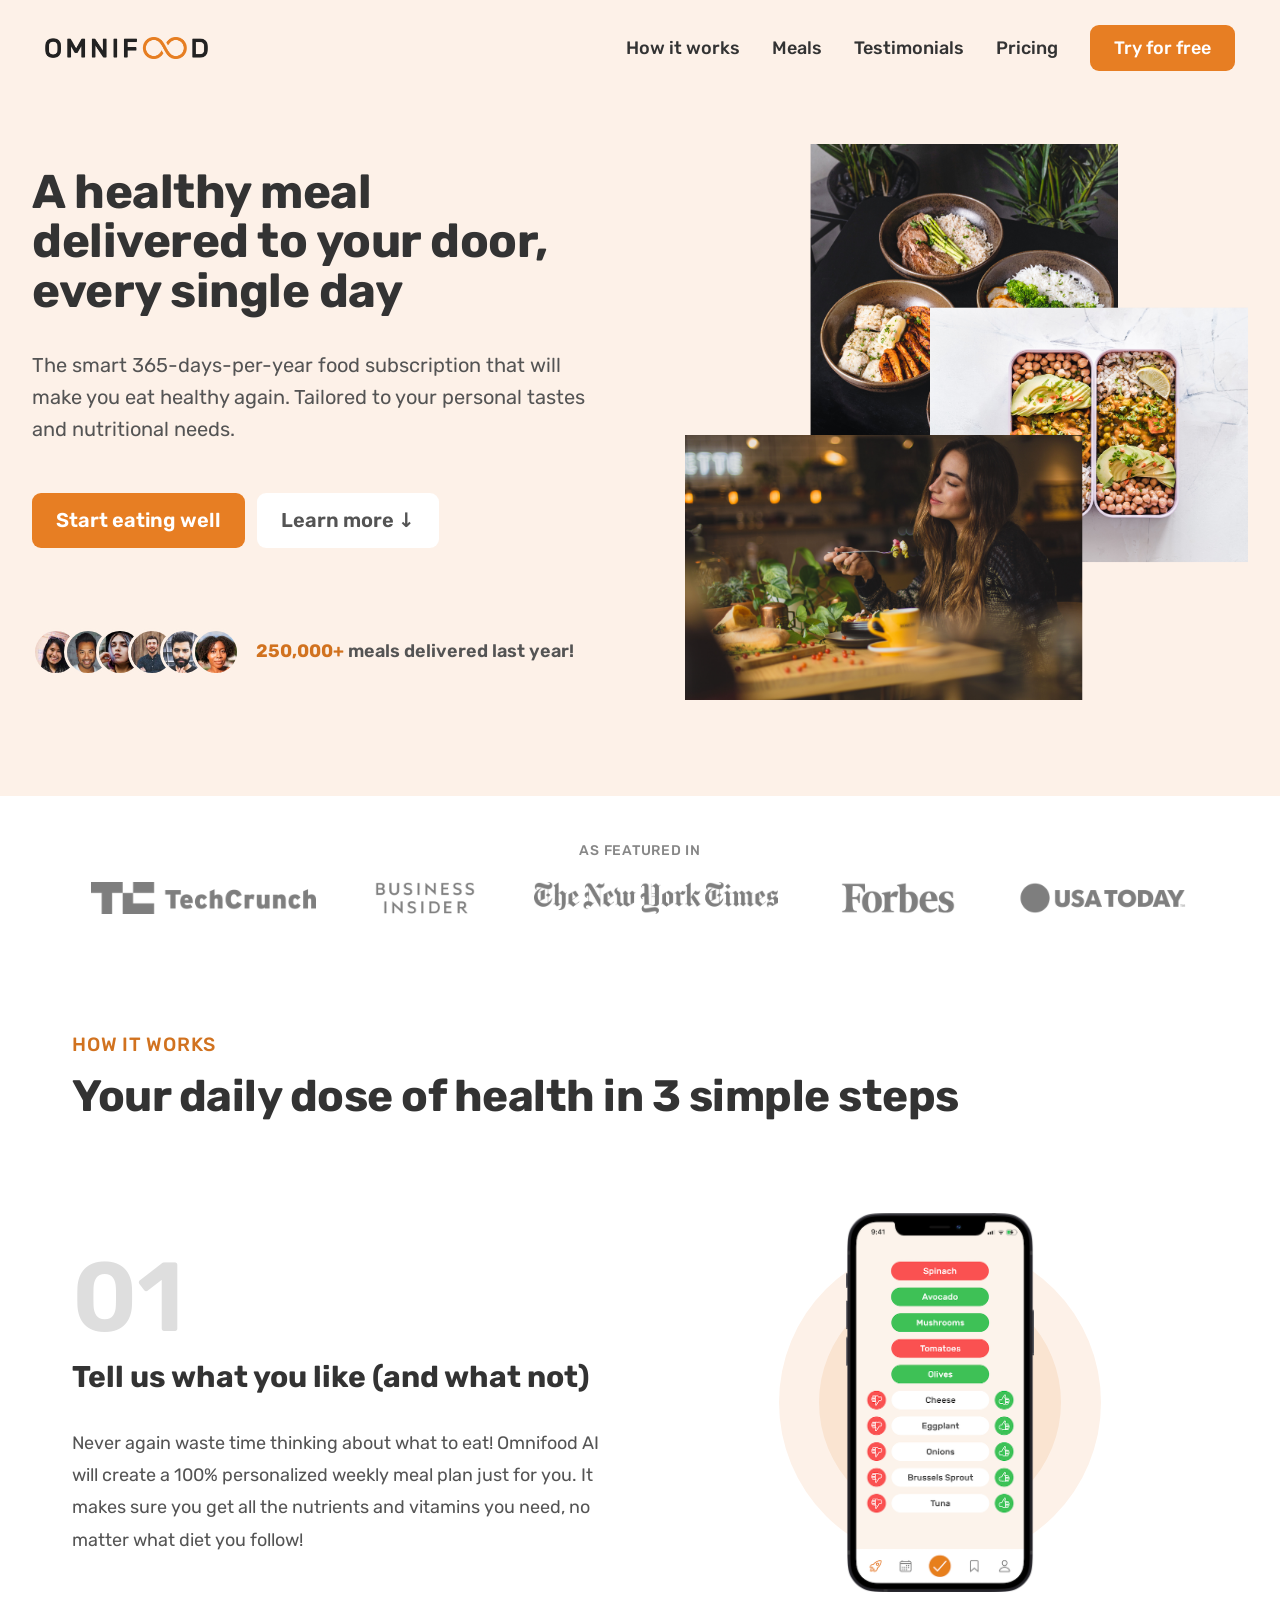
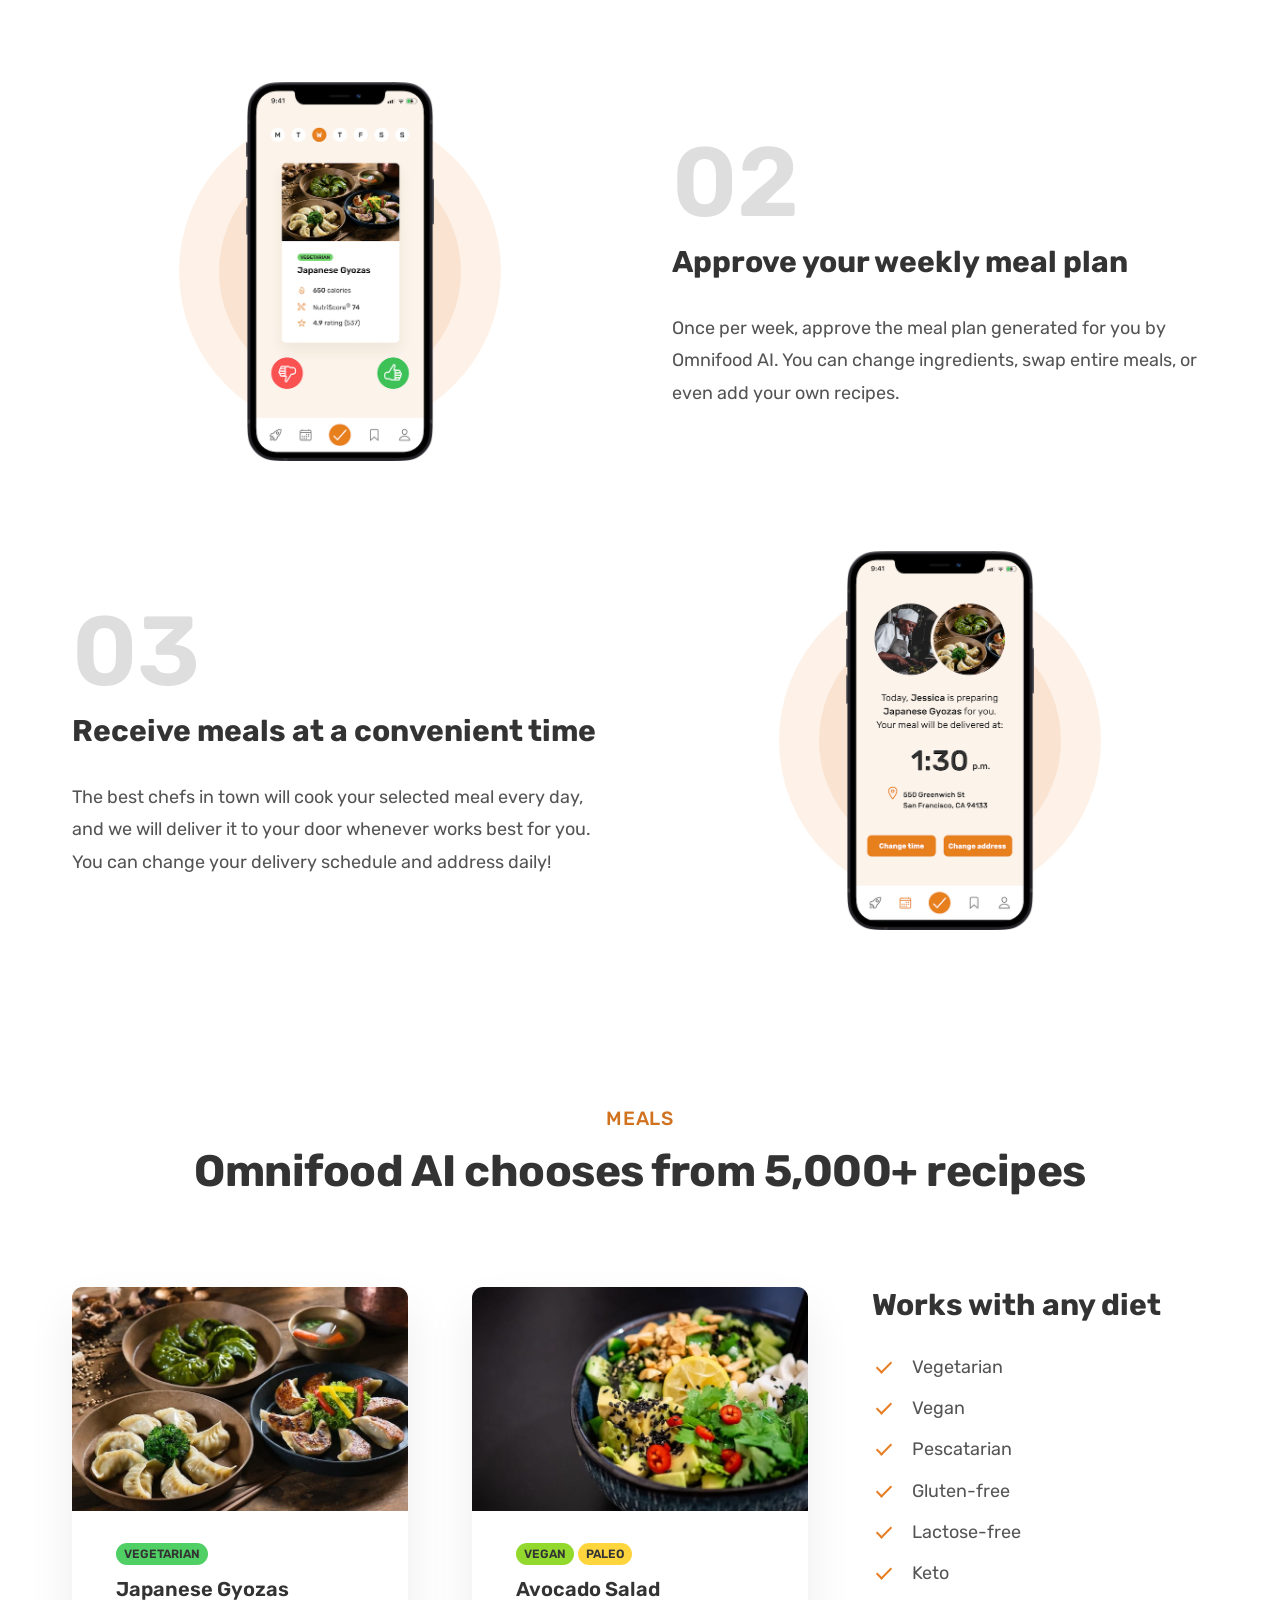
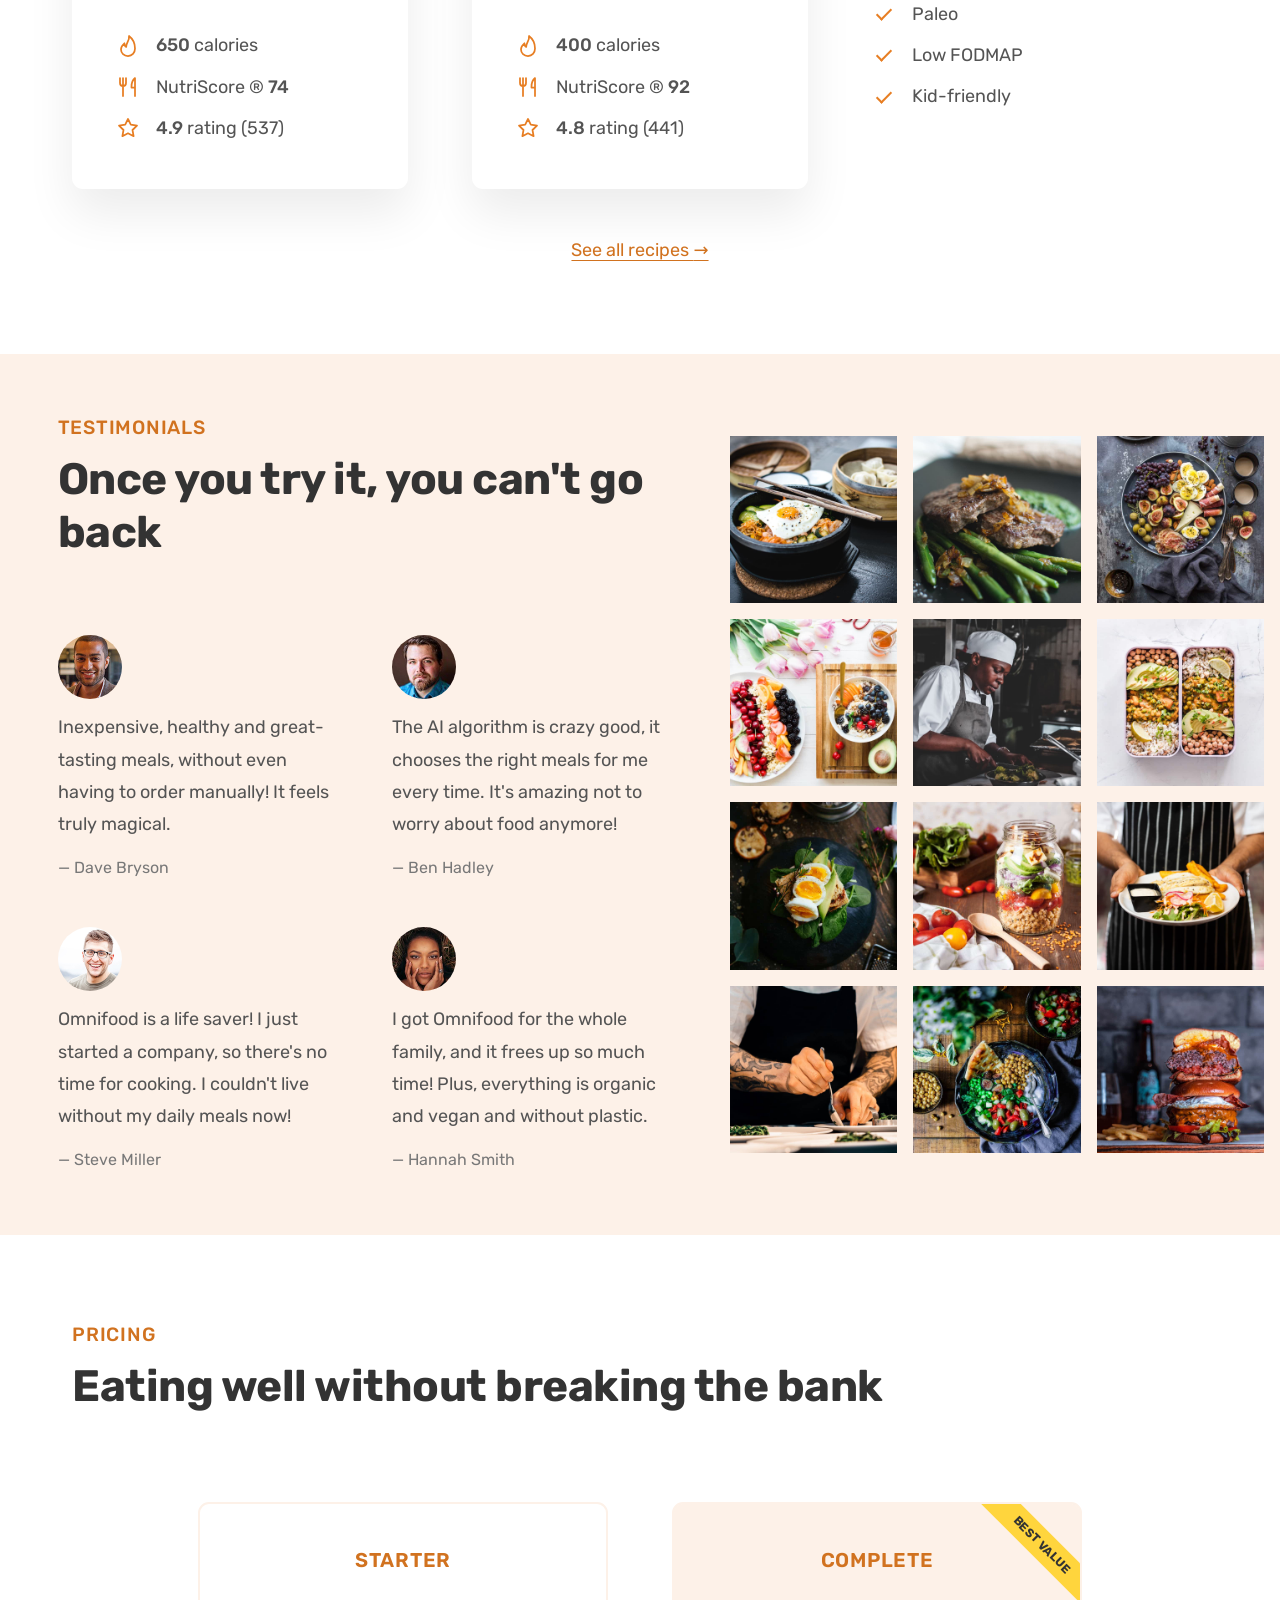
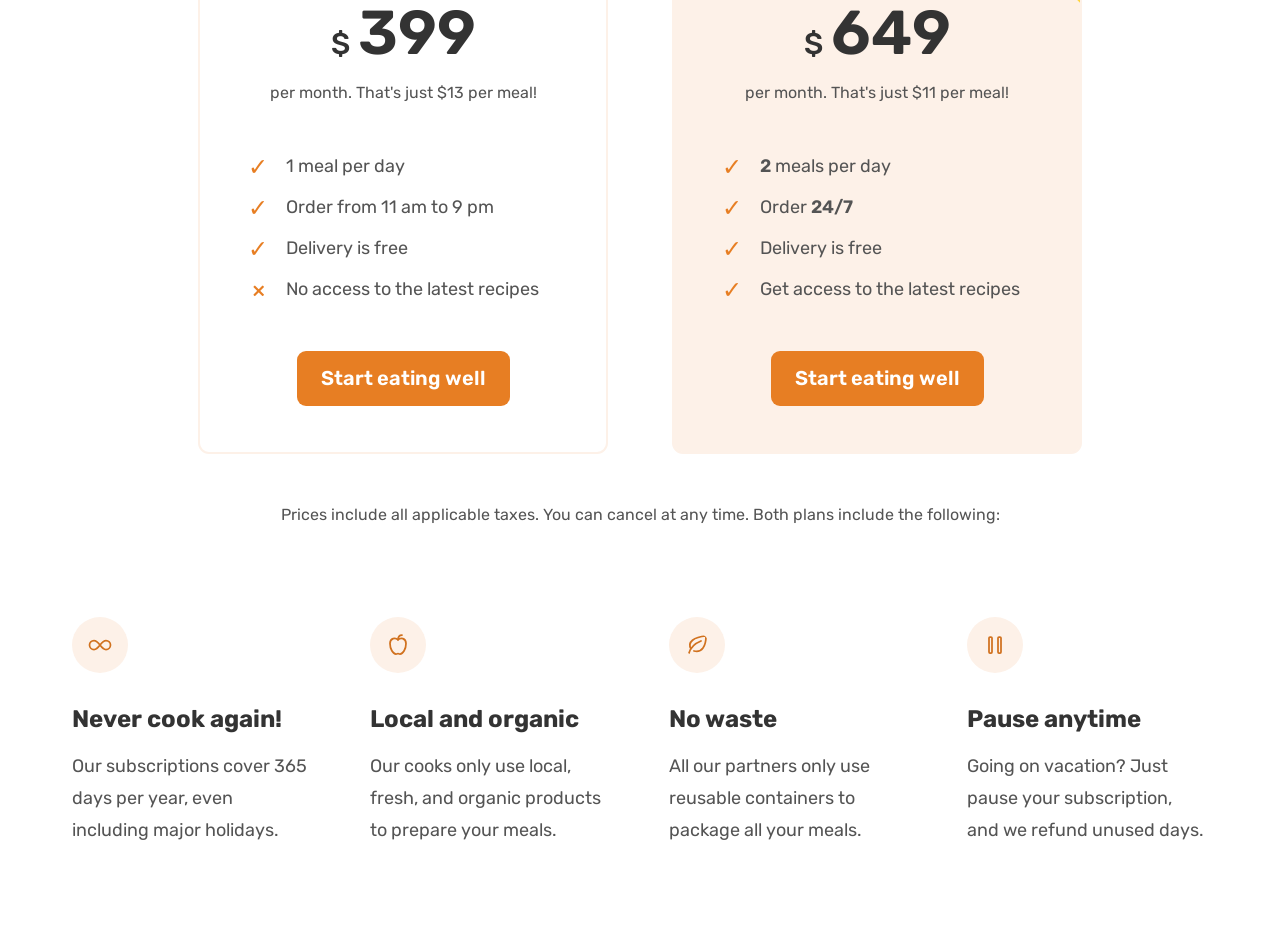
==== commit ffff8e84: "feat: add pricing section" ====
--- a/index.html
+++ b/index.html
@@ -89,11 +89,7 @@
                         </a>
                     </li>
                     <li>
-                        <a
-                            class="header__link"
-                            role="link"
-                            aria-disabled="true"
-                        >
+                        <a class="header__link" href="#pricing">
                             Pricing
                         </a>
                     </li>
@@ -752,6 +748,156 @@
                 </ul>
             </section>
 
+            <section
+                class="pricing"
+                id="pricing"
+                aria-labelledby="pricing-title"
+                tabindex="-1"
+            >
+                <div class="pricing__inner">
+                    <p class="pricing__eyebrow">Pricing</p>
+                    <h2 class="pricing__title" id="pricing-title">
+                        Eating well without breaking the bank
+                    </h2>
+
+                    <div class="pricing__plans">
+                        <article class="pricing__plan" aria-labelledby="starter-title">
+                            <header class="pricing__plan-heading">
+                                <h3 class="pricing__plan-name" id="starter-title">
+                                    Starter
+                                </h3>
+                                <p class="pricing__price">
+                                    <span class="pricing__currency">$</span>399
+                                </p>
+                                <p class="pricing__price-note">
+                                    per month. That's just $13 per meal!
+                                </p>
+                            </header>
+                            <ul class="pricing__perks" role="list">
+                                <li class="pricing__perk">
+                                    <span class="pricing__mark" aria-hidden="true">✓</span>
+                                    <span>1 meal per day</span>
+                                </li>
+                                <li class="pricing__perk">
+                                    <span class="pricing__mark" aria-hidden="true">✓</span>
+                                    <span>Order from 11 am to 9 pm</span>
+                                </li>
+                                <li class="pricing__perk">
+                                    <span class="pricing__mark" aria-hidden="true">✓</span>
+                                    <span>Delivery is free</span>
+                                </li>
+                                <li class="pricing__perk">
+                                    <span class="pricing__mark" aria-hidden="true">×</span>
+                                    <span>No access to the latest recipes</span>
+                                </li>
+                            </ul>
+                            <button
+                                class="pricing__action"
+                                type="button"
+                                aria-disabled="true"
+                                aria-label="Start eating well with Starter"
+                            >
+                                Start eating well
+                            </button>
+                        </article>
+
+                        <article
+                            class="pricing__plan pricing__plan--complete"
+                            aria-labelledby="complete-title"
+                        >
+                            <p class="pricing__ribbon">Best value</p>
+                            <header class="pricing__plan-heading">
+                                <h3 class="pricing__plan-name" id="complete-title">
+                                    Complete
+                                </h3>
+                                <p class="pricing__price">
+                                    <span class="pricing__currency">$</span>649
+                                </p>
+                                <p class="pricing__price-note">
+                                    per month. That's just $11 per meal!
+                                </p>
+                            </header>
+                            <ul class="pricing__perks" role="list">
+                                <li class="pricing__perk">
+                                    <span class="pricing__mark" aria-hidden="true">✓</span>
+                                    <span><strong>2</strong> meals per day</span>
+                                </li>
+                                <li class="pricing__perk">
+                                    <span class="pricing__mark" aria-hidden="true">✓</span>
+                                    <span>Order <strong>24/7</strong></span>
+                                </li>
+                                <li class="pricing__perk">
+                                    <span class="pricing__mark" aria-hidden="true">✓</span>
+                                    <span>Delivery is free</span>
+                                </li>
+                                <li class="pricing__perk">
+                                    <span class="pricing__mark" aria-hidden="true">✓</span>
+                                    <span>Get access to the latest recipes</span>
+                                </li>
+                            </ul>
+                            <button
+                                class="pricing__action"
+                                type="button"
+                                aria-disabled="true"
+                                aria-label="Start eating well with Complete"
+                            >
+                                Start eating well
+                            </button>
+                        </article>
+                    </div>
+
+                    <p class="pricing__details">
+                        Prices include all applicable taxes. You can cancel at
+                        any time. Both plans include the following:
+                    </p>
+
+                    <ul class="pricing__features" role="list">
+                        <li>
+                            <svg class="pricing__icon" viewBox="0 0 24 24" aria-hidden="true">
+                                <path d="M12 12c-2.2-3-4-4.5-6-4.5a4.5 4.5 0 1 0 0 9c2 0 3.8-1.5 6-4.5s4-4.5 6-4.5a4.5 4.5 0 1 1 0 9c-2 0-3.8-1.5-6-4.5Z" />
+                            </svg>
+                            <h3 class="pricing__feature-title">Never cook again!</h3>
+                            <p class="pricing__feature-text">
+                                Our subscriptions cover 365 days per year, even
+                                including major holidays.
+                            </p>
+                        </li>
+                        <li>
+                            <svg class="pricing__icon" viewBox="0 0 24 24" aria-hidden="true">
+                                <path d="M12 7c-2.5-3-8-2-8 3.5C4 16 7 21 10 21c1 0 1.5-.5 2-.5s1 .5 2 .5c3 0 6-5 6-10.5C20 5 14.5 4 12 7Zm0 0c0-3 1.5-5 4-5" />
+                            </svg>
+                            <h3 class="pricing__feature-title">Local and organic</h3>
+                            <p class="pricing__feature-text">
+                                Our cooks only use local, fresh, and organic
+                                products to prepare your meals.
+                            </p>
+                        </li>
+                        <li>
+                            <svg class="pricing__icon" viewBox="0 0 24 24" aria-hidden="true">
+                                <path d="M4 20c2-7 7-10 12-12M6 16C2 9 9 4 21 3c0 10-4 17-12 15" />
+                            </svg>
+                            <h3 class="pricing__feature-title">No waste</h3>
+                            <p class="pricing__feature-text">
+                                All our partners only use reusable containers to
+                                package all your meals.
+                            </p>
+                        </li>
+                        <li>
+                            <svg class="pricing__icon" viewBox="0 0 24 24" aria-hidden="true">
+                                <rect x="6" y="4" width="3" height="16" rx="1" />
+                                <rect x="15" y="4" width="3" height="16" rx="1" />
+                            </svg>
+                            <h3 class="pricing__feature-title">Pause anytime</h3>
+                            <p class="pricing__feature-text">
+                                Going on vacation? Just pause your subscription,
+                                and we refund unused days.
+                            </p>
+                        </li>
+                    </ul>
+                </div>
+            </section>
+        </main>
+
         <footer></footer>
     </body>
 </html>
--- a/css/style.css
+++ b/css/style.css
@@ -831,3 +831,221 @@
         }
     }
 }
+
+/* ********************************************* */
+/* Pricing                                       */
+/* ********************************************* */
+.pricing {
+    padding: clamp(4.8rem, 7vw, 9.6rem) 0;
+}
+
+.pricing__inner {
+    max-width: 120rem;
+    margin: 0 auto;
+    padding: 0 clamp(2rem, 6vw, 3.2rem);
+}
+
+.pricing__eyebrow {
+    margin-bottom: 1.6rem;
+
+    font-size: clamp(1.6rem, 1.5vw, 2rem);
+    font-weight: 500;
+    letter-spacing: 0.075rem;
+    color: hsl(var(--clr-shade));
+    text-transform: uppercase;
+}
+
+.pricing__title {
+    margin-bottom: clamp(4.8rem, 7vw, 9.6rem);
+
+    font-size: clamp(2.8rem, 4.5vw, 4.4rem);
+    font-weight: 700;
+    line-height: 1.2;
+    letter-spacing: -0.05rem;
+    color: hsl(var(--clr-heading));
+}
+
+.pricing__plans {
+    display: grid;
+    grid-template-columns: repeat(2, minmax(0, 41rem));
+    justify-content: center;
+    gap: clamp(2.4rem, 5vw, 6.4rem);
+
+    @media (width <= 40em) {
+        grid-template-columns: minmax(0, 41rem);
+    }
+}
+
+.pricing__plan {
+    position: relative;
+
+    display: flex;
+    flex-direction: column;
+
+    padding: clamp(2.4rem, 4vw, 4.6rem);
+
+    border: 2px solid hsl(var(--clr-cream));
+    border-radius: var(--radius-card);
+}
+
+.pricing__plan--complete {
+    background-color: hsl(var(--clr-cream));
+    overflow: hidden;
+}
+
+.pricing__ribbon {
+    position: absolute;
+    top: 2.7rem;
+    right: -4.7rem;
+
+    width: 17rem;
+    padding: 0.8rem 0;
+
+    font-size: 1.2rem;
+    font-weight: 700;
+    text-align: center;
+    color: hsl(var(--clr-heading));
+    text-transform: uppercase;
+
+    background-color: hsl(var(--clr-paleo));
+    transform: rotate(45deg);
+}
+
+.pricing__plan-heading {
+    margin-bottom: clamp(3.2rem, 4vw, 4.8rem);
+
+    text-align: center;
+}
+
+.pricing__plan-name {
+    margin-bottom: 3.2rem;
+
+    font-size: 2rem;
+    font-weight: 600;
+    letter-spacing: 0.075rem;
+    color: hsl(var(--clr-shade));
+    text-transform: uppercase;
+}
+
+.pricing__price {
+    margin-bottom: 1.6rem;
+
+    font-size: clamp(4.8rem, 6vw, 6.2rem);
+    font-weight: 600;
+    color: hsl(var(--clr-heading));
+}
+
+.pricing__currency {
+    margin-right: 0.8rem;
+
+    font-size: 3rem;
+    font-weight: 500;
+}
+
+.pricing__price-note,
+.pricing__details {
+    font-size: 1.6rem;
+    line-height: 1.6;
+}
+
+.pricing__perks {
+    display: grid;
+    gap: 1.6rem;
+
+    margin-bottom: clamp(3.2rem, 4vw, 4.8rem);
+}
+
+.pricing__perk {
+    display: flex;
+    align-items: center;
+    gap: 1.6rem;
+
+    font-size: 1.8rem;
+    line-height: 1.4;
+}
+
+.pricing__perk strong {
+    font-weight: 600;
+}
+
+.pricing__mark {
+    flex: 0 0 2.4rem;
+
+    font-size: 2.4rem;
+    line-height: 1;
+    text-align: center;
+    color: hsl(var(--clr-primary));
+}
+
+.pricing__action {
+    align-self: center;
+
+    margin-top: auto;
+    padding: 1.4rem 2.4rem;
+
+    font-size: clamp(1.6rem, 2vw, 2rem);
+    font-weight: 600;
+    line-height: 1.35;
+    color: hsl(var(--clr-neutral-max));
+
+    background-color: hsl(var(--clr-primary));
+    border: 0;
+    border-radius: var(--radius-control);
+    cursor: pointer;
+
+    &:hover,
+    &:active {
+        background-color: hsl(var(--clr-shade));
+    }
+}
+
+.pricing__details {
+    margin: 4.8rem 0 clamp(4.8rem, 7vw, 9.6rem);
+
+    text-align: center;
+}
+
+.pricing__features {
+    display: grid;
+    grid-template-columns: repeat(4, minmax(0, 1fr));
+    gap: clamp(3.2rem, 4.5vw, 6.4rem);
+
+    @media (width <= 59em) {
+        grid-template-columns: repeat(2, minmax(0, 1fr));
+    }
+
+    @media (width <= 34em) {
+        grid-template-columns: minmax(0, 1fr);
+    }
+}
+
+.pricing__icon {
+    width: 5.6rem;
+    height: 5.6rem;
+    margin-bottom: 3.2rem;
+    padding: 1.6rem;
+
+    color: hsl(var(--clr-shade));
+
+    background-color: hsl(var(--clr-cream));
+    border-radius: 50%;
+    fill: none;
+    stroke: currentColor;
+    stroke-linecap: round;
+    stroke-linejoin: round;
+    stroke-width: 1.75;
+}
+
+.pricing__feature-title {
+    margin-bottom: 1.6rem;
+
+    font-size: clamp(2rem, 2.5vw, 2.4rem);
+    font-weight: 700;
+    line-height: 1.2;
+    color: hsl(var(--clr-heading));
+}
+
+.pricing__feature-text {
+    font-size: clamp(1.6rem, 1.65vw, 1.8rem);
+    line-height: 1.8;
+}
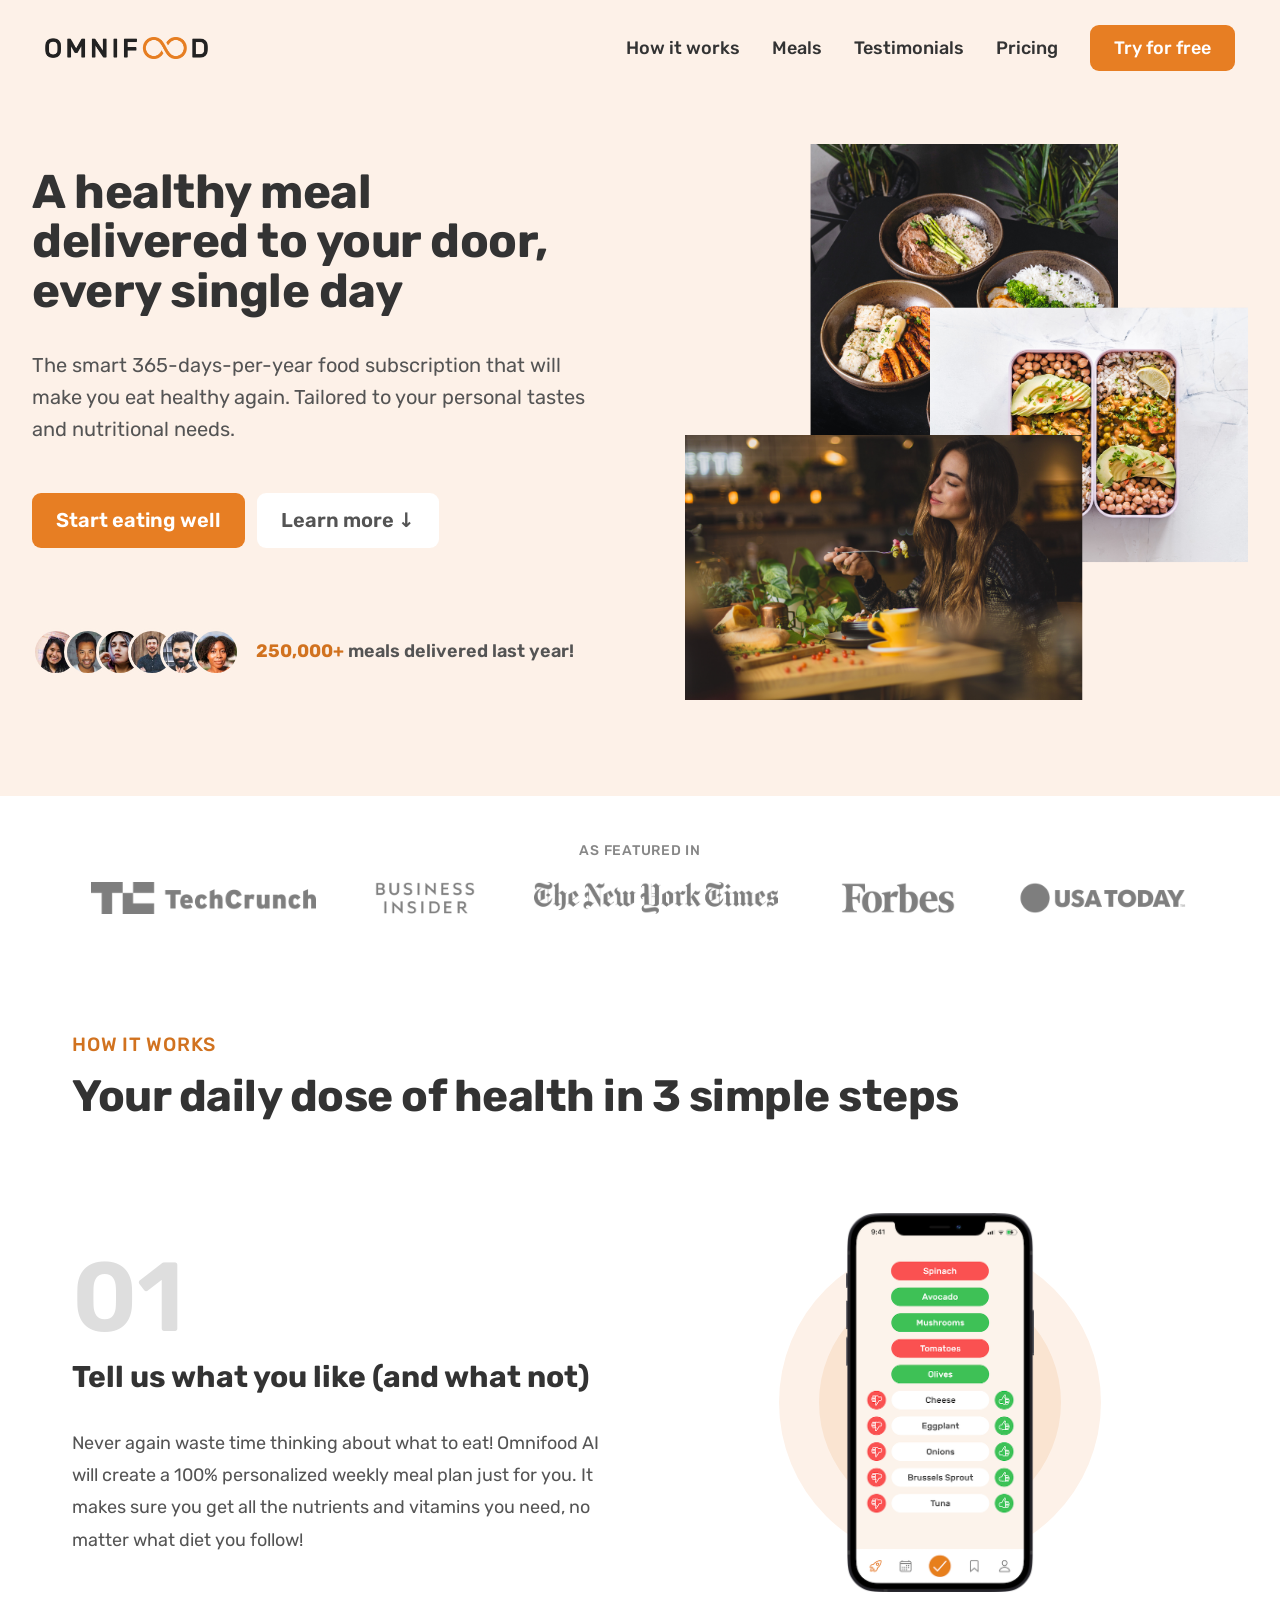
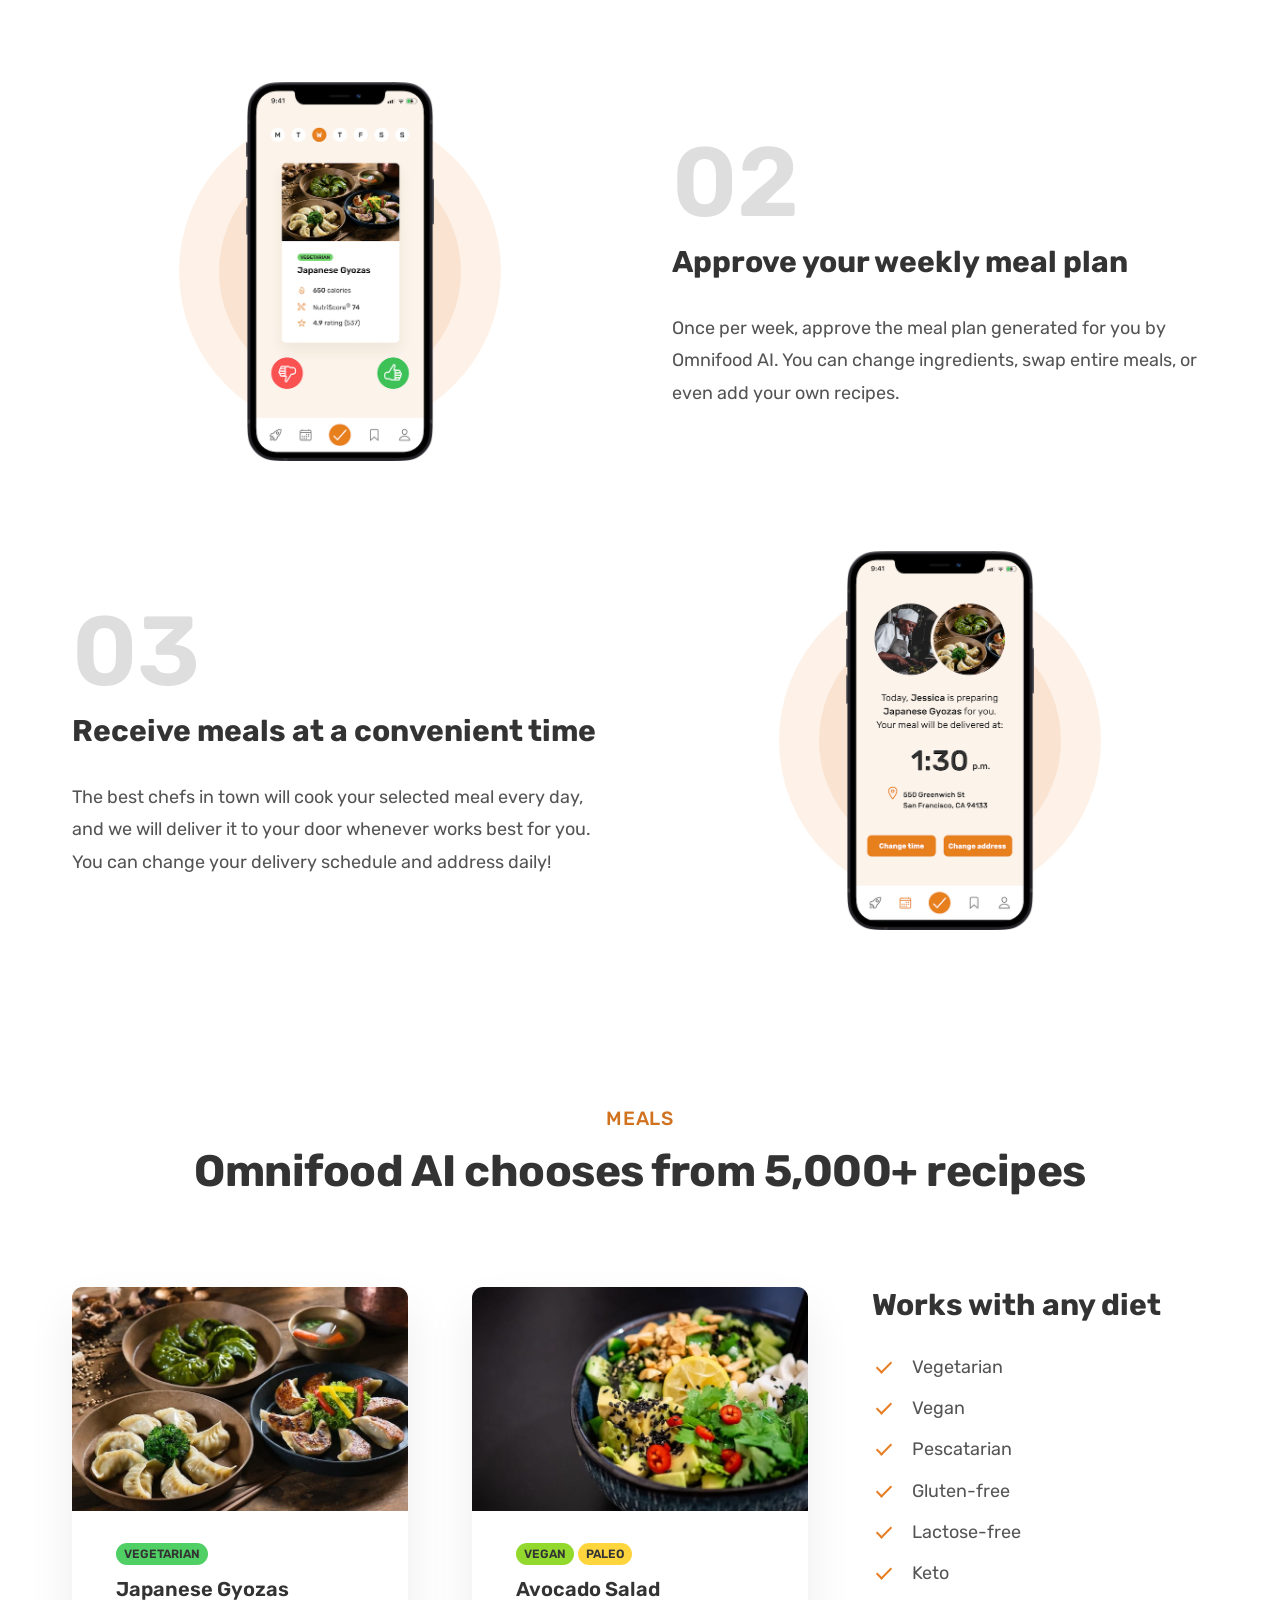
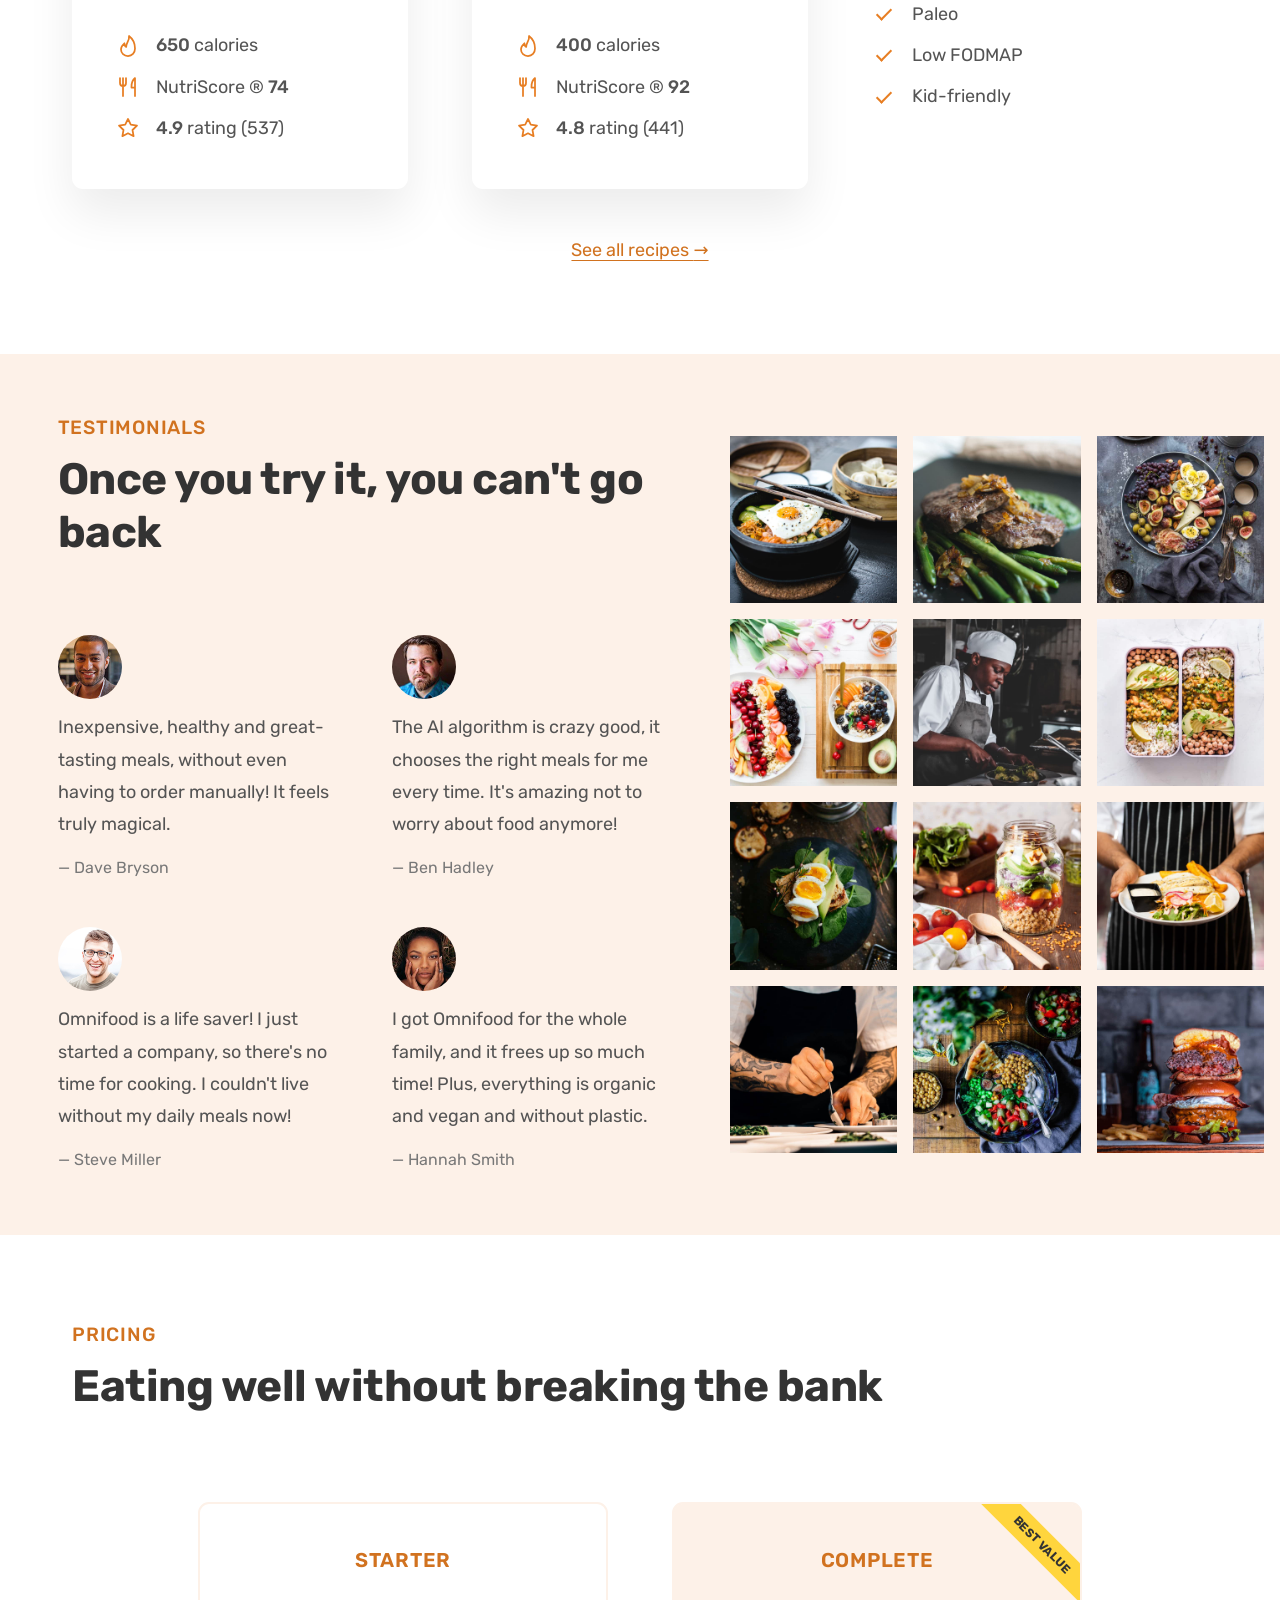
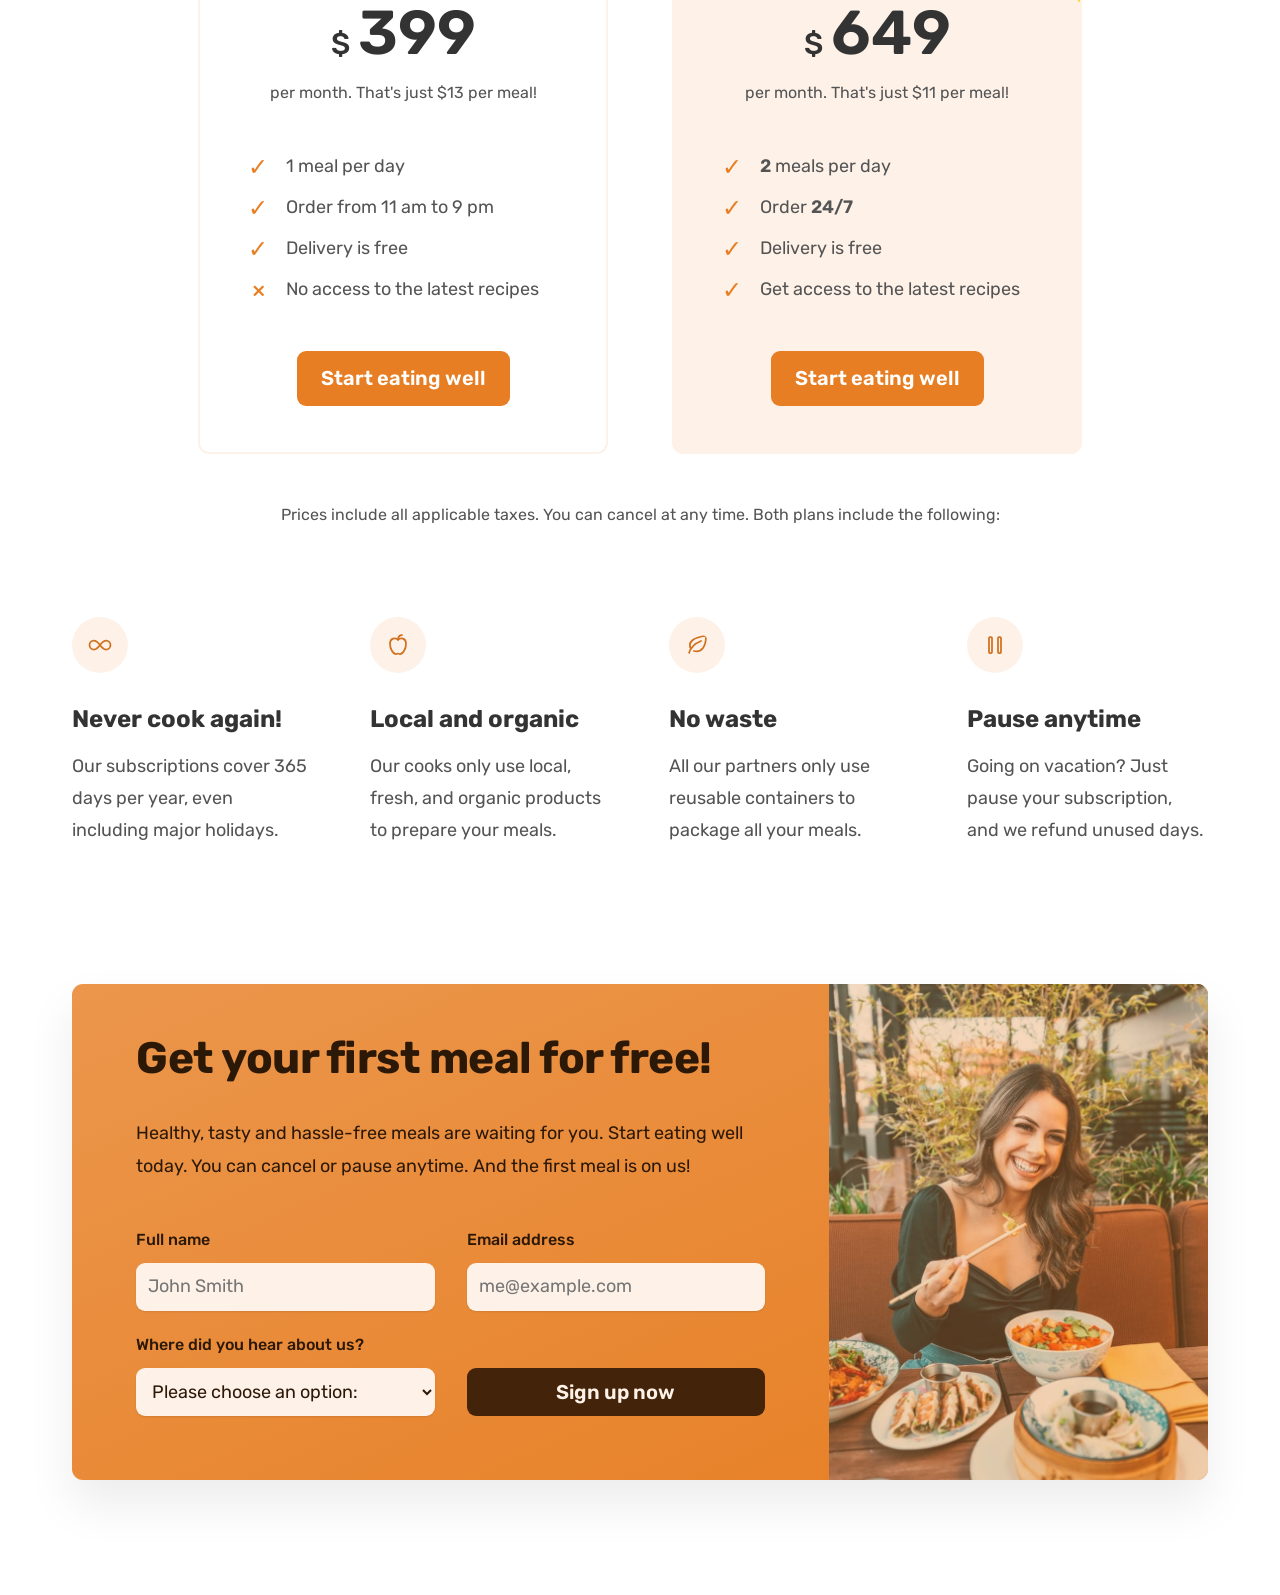
==== commit dce1acd8: "feat: add free meal signup section" ====
--- a/index.html
+++ b/index.html
@@ -96,8 +96,7 @@
                     <li>
                         <a
                             class="header__link header__link--cta"
-                            role="link"
-                            aria-disabled="true"
+                            href="#cta"
                         >
                             Try for free
                         </a>
@@ -121,14 +120,12 @@
                         </p>
 
                         <div class="hero__actions">
-                            <!-- Link the primary CTA once the sign-up section exists. -->
-                            <button
+                            <a
                                 class="hero__action hero__action--primary"
-                                type="button"
-                                aria-disabled="true"
+                                href="#cta"
                             >
                                 Start eating well
-                            </button>
+                            </a>
                             <a
                                 class="hero__action hero__action--secondary"
                                 href="#how-it-works"
@@ -791,14 +788,13 @@
                                     <span>No access to the latest recipes</span>
                                 </li>
                             </ul>
-                            <button
+                            <a
                                 class="pricing__action"
-                                type="button"
-                                aria-disabled="true"
+                                href="#cta"
                                 aria-label="Start eating well with Starter"
                             >
                                 Start eating well
-                            </button>
+                            </a>
                         </article>
 
                         <article
@@ -835,14 +831,13 @@
                                     <span>Get access to the latest recipes</span>
                                 </li>
                             </ul>
-                            <button
+                            <a
                                 class="pricing__action"
-                                type="button"
-                                aria-disabled="true"
+                                href="#cta"
                                 aria-label="Start eating well with Complete"
                             >
                                 Start eating well
-                            </button>
+                            </a>
                         </article>
                     </div>
 
@@ -896,6 +891,83 @@
                     </ul>
                 </div>
             </section>
+
+            <section
+                class="cta"
+                id="cta"
+                aria-labelledby="cta-title"
+                tabindex="-1"
+            >
+                <div class="cta__panel">
+                    <div class="cta__content">
+                        <h2 class="cta__title" id="cta-title">
+                            Get your first meal for free!
+                        </h2>
+                        <p class="cta__description">
+                            Healthy, tasty and hassle-free meals are waiting for
+                            you. Start eating well today. You can cancel or pause
+                            anytime. And the first meal is on us!
+                        </p>
+
+                        <form class="cta__form" method="post">
+                            <div class="cta__field">
+                                <label for="full-name">Full name</label>
+                                <input
+                                    type="text"
+                                    id="full-name"
+                                    name="full-name"
+                                    autocomplete="name"
+                                    placeholder="John Smith"
+                                    required
+                                />
+                            </div>
+
+                            <div class="cta__field">
+                                <label for="email">Email address</label>
+                                <input
+                                    type="email"
+                                    id="email"
+                                    name="email"
+                                    autocomplete="email"
+                                    placeholder="me@example.com"
+                                    required
+                                />
+                            </div>
+
+                            <div class="cta__field">
+                                <label for="referral">Where did you hear about us?</label>
+                                <select id="referral" name="referral">
+                                    <option value="">Please choose an option:</option>
+                                    <option value="friends">Friends and family</option>
+                                    <option value="youtube">YouTube video</option>
+                                    <option value="podcast">Podcast</option>
+                                    <option value="ad">Facebook ad</option>
+                                    <option value="other">Other</option>
+                                </select>
+                            </div>
+
+                            <button class="cta__submit" type="submit" disabled>
+                                Sign up now
+                            </button>
+                        </form>
+                        <p class="cta__status" role="status"></p>
+                        <noscript>
+                            <p class="cta__status">Sign-up is not available here.</p>
+                        </noscript>
+                    </div>
+
+                    <div class="cta__visual">
+                        <img
+                            class="cta__image"
+                            src="assets/eating.jpg"
+                            alt="Woman enjoying a meal"
+                            width="800"
+                            height="1000"
+                            loading="lazy"
+                        />
+                    </div>
+                </div>
+            </section>
         </main>
 
         <footer></footer>
--- a/css/base.css
+++ b/css/base.css
@@ -9,11 +9,13 @@
 :root {
     --clr-base: 0 0% 33%;
     --clr-primary: 28 80% 52%;
+    --clr-orange-light: 28 80% 61%;
     --clr-cream: 27 83% 95%;
     --clr-tint: 28 80% 90%;
     --clr-shade: 28 74% 47%;
     --clr-heading: 0 0% 20%;
     --clr-brown: 28 75% 15%;
+    --clr-brown-dark: 28 74% 10%;
     --clr-muted: 0 0% 53%;
     --clr-attribution: 0 0% 47%;
     --clr-step-number: 0 0% 87%;
--- a/css/style.css
+++ b/css/style.css
@@ -986,6 +986,7 @@
     font-size: clamp(1.6rem, 2vw, 2rem);
     font-weight: 600;
     line-height: 1.35;
+    text-align: center;
     color: hsl(var(--clr-neutral-max));
 
     background-color: hsl(var(--clr-primary));
@@ -1049,3 +1050,174 @@
     font-size: clamp(1.6rem, 1.65vw, 1.8rem);
     line-height: 1.8;
 }
+
+/* ********************************************* */
+/* CTA                                           */
+/* ********************************************* */
+.cta {
+    max-width: 120rem;
+    margin: 0 auto;
+    padding: 4.8rem clamp(2rem, 6vw, 3.2rem) clamp(6.4rem, 9vw, 12.8rem);
+}
+
+.cta__panel {
+    display: grid;
+    grid-template-columns: minmax(0, 2fr) minmax(0, 1fr);
+
+    background-color: hsl(var(--clr-primary));
+    background-image: linear-gradient(
+        to bottom right,
+        hsl(var(--clr-orange-light)),
+        hsl(var(--clr-primary))
+    );
+    border-radius: var(--radius-card);
+    box-shadow: 0 2.4rem 4.8rem hsl(var(--clr-neutral-min) / 8%);
+    overflow: hidden;
+
+    @media (width <= 59em) {
+        grid-template-columns: minmax(0, 3fr) minmax(0, 2fr);
+    }
+
+    @media (width <= 34em) {
+        grid-template-columns: minmax(0, 1fr);
+    }
+}
+
+.cta__content {
+    padding: clamp(2.4rem, 4vw, 4.8rem) clamp(2.4rem, 5vw, 6.4rem)
+        clamp(3.2rem, 5vw, 6.4rem);
+
+    color: hsl(var(--clr-brown-dark));
+}
+
+.cta__title {
+    margin-bottom: 3.2rem;
+
+    font-size: clamp(2.8rem, 4.5vw, 4.4rem);
+    font-weight: 700;
+    line-height: 1.2;
+    letter-spacing: -0.05rem;
+}
+
+.cta__description {
+    margin-bottom: clamp(3.2rem, 4vw, 4.8rem);
+
+    font-size: clamp(1.6rem, 1.65vw, 1.8rem);
+    line-height: 1.8;
+}
+
+.cta__form {
+    display: grid;
+    grid-template-columns: repeat(2, minmax(0, 1fr));
+    gap: 2.4rem 3.2rem;
+
+    @media (width <= 59em) {
+        grid-template-columns: minmax(0, 1fr);
+    }
+}
+
+.cta__field {
+    display: grid;
+    gap: 1.2rem;
+
+    & label {
+        font-weight: 500;
+        line-height: 1.3;
+    }
+
+    & input,
+    & select {
+        width: 100%;
+        min-height: 4.8rem;
+        padding: 1.2rem;
+
+        font-size: 1.8rem;
+        line-height: 1.2;
+
+        background-color: hsl(var(--clr-cream));
+        border: 0;
+        border-radius: var(--radius-control);
+        box-shadow: 0 1px 2px hsl(var(--clr-neutral-min) / 10%);
+    }
+
+    & select {
+        cursor: pointer;
+    }
+}
+
+.cta__submit {
+    align-self: end;
+
+    min-height: 4.8rem;
+    padding: 1.2rem;
+
+    font-size: clamp(1.8rem, 2vw, 2rem);
+    font-weight: 600;
+    line-height: 1.2;
+    color: hsl(var(--clr-cream));
+
+    background-color: hsl(var(--clr-brown));
+    border: 0;
+    border-radius: var(--radius-control);
+    cursor: pointer;
+
+    &:enabled:hover,
+    &:enabled:active {
+        color: hsl(var(--clr-base));
+
+        background-color: hsl(var(--clr-neutral-max));
+    }
+
+    &:disabled {
+        cursor: not-allowed;
+    }
+}
+
+.cta__form :focus-visible {
+    outline: 2px solid hsl(var(--clr-brown-dark));
+    outline-offset: 3px;
+}
+
+.cta__status:not(:empty) {
+    margin-top: 1.6rem;
+
+    line-height: 1.5;
+}
+
+.cta__visual {
+    position: relative;
+
+    &::after {
+        content: "";
+
+        position: absolute;
+        top: 0;
+        bottom: 0;
+        left: 0;
+        right: 0;
+
+        background-image: linear-gradient(
+            to bottom right,
+            hsl(var(--clr-orange-light) / 35%),
+            hsl(var(--clr-primary) / 35%)
+        );
+    }
+
+    @media (width <= 34em) {
+        order: -1;
+
+        height: clamp(19rem, 66vw, 32rem);
+    }
+}
+
+.cta__image {
+    position: absolute;
+    top: 0;
+    left: 0;
+
+    width: 100%;
+    height: 100%;
+
+    object-fit: cover;
+    object-position: center;
+}
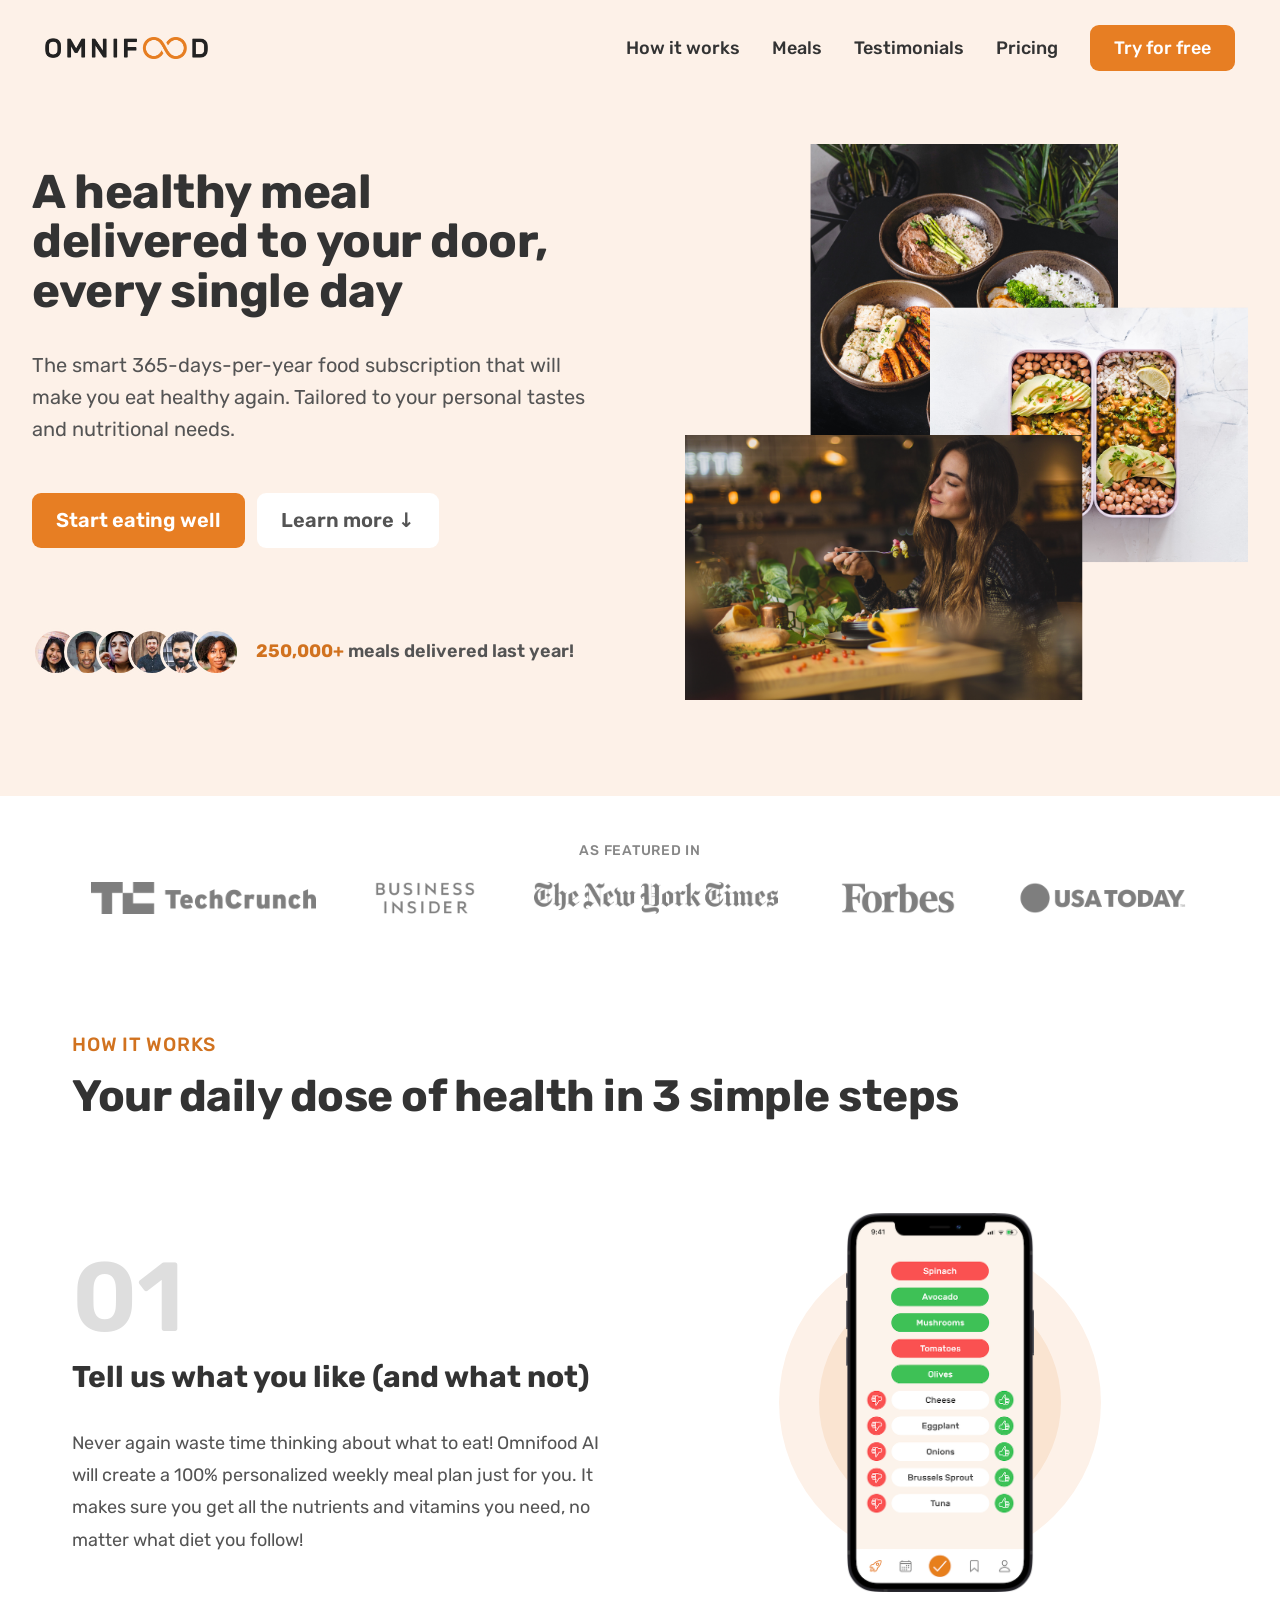
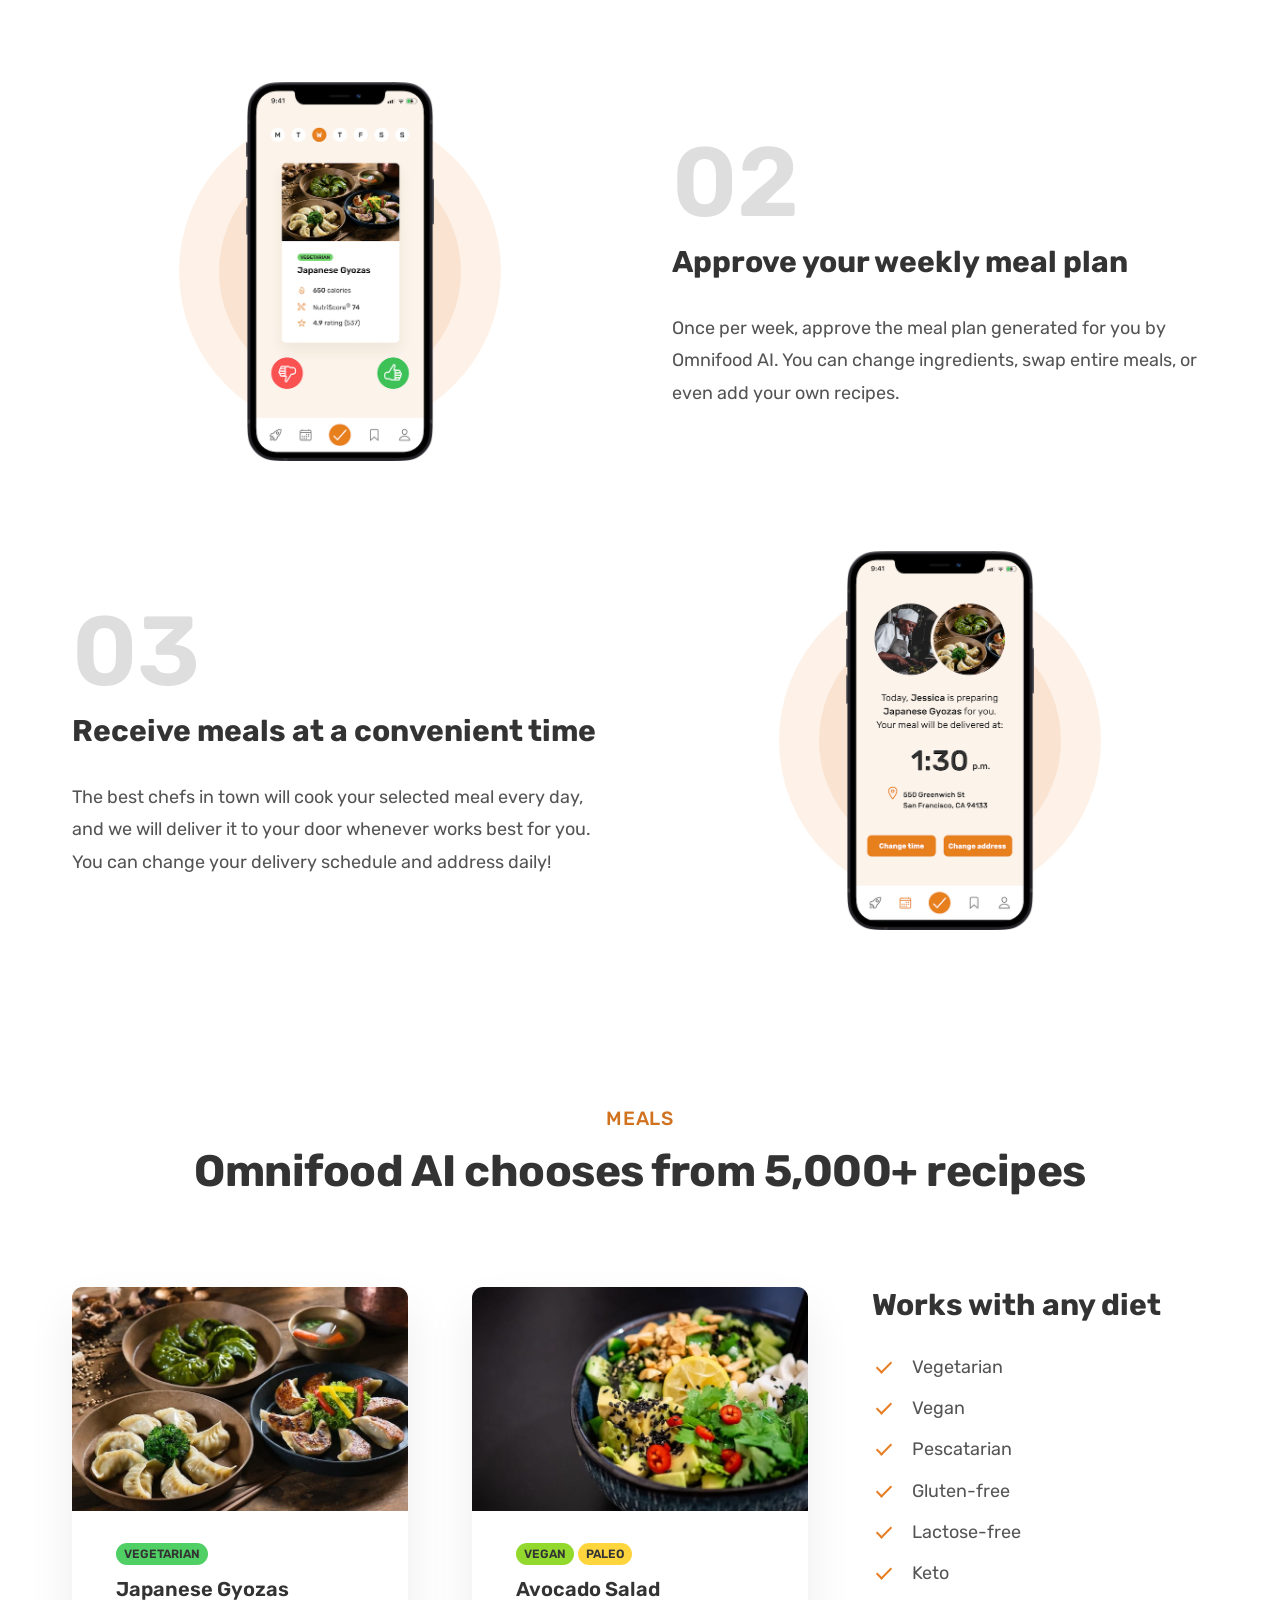
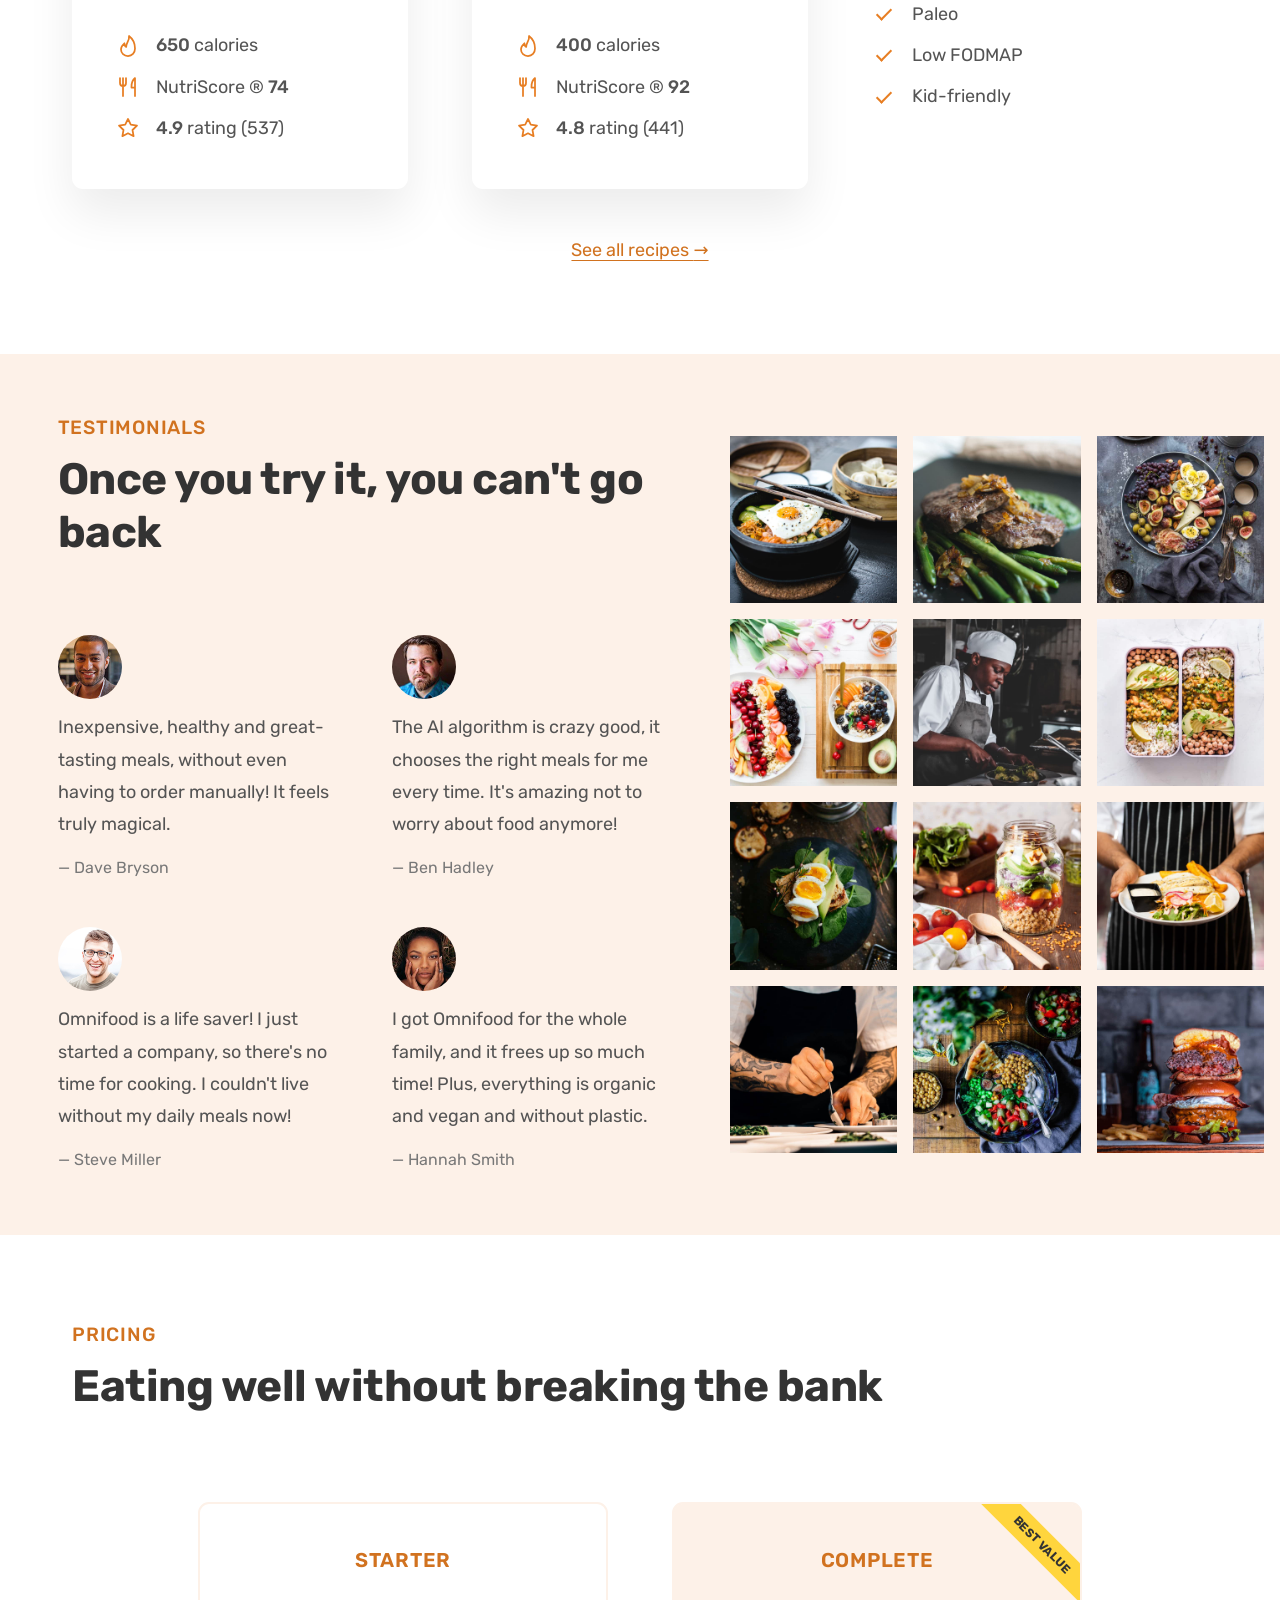
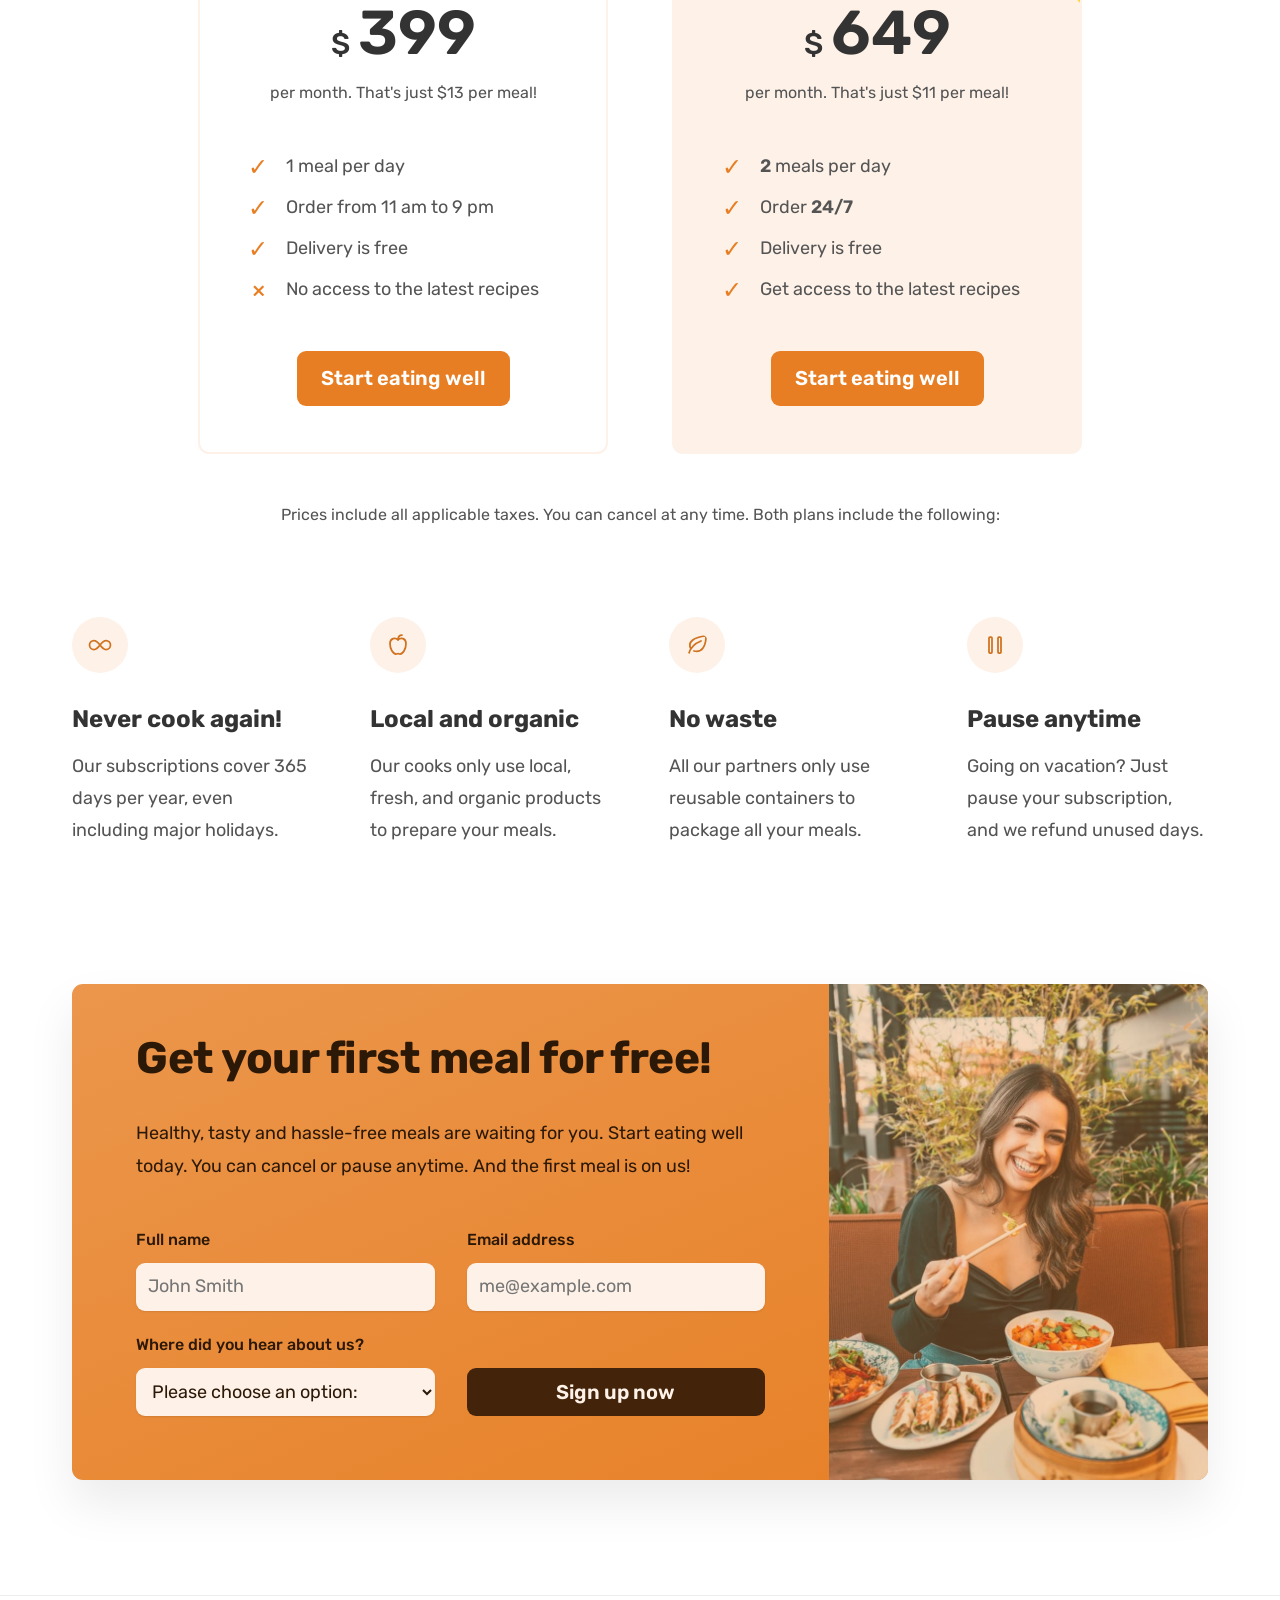
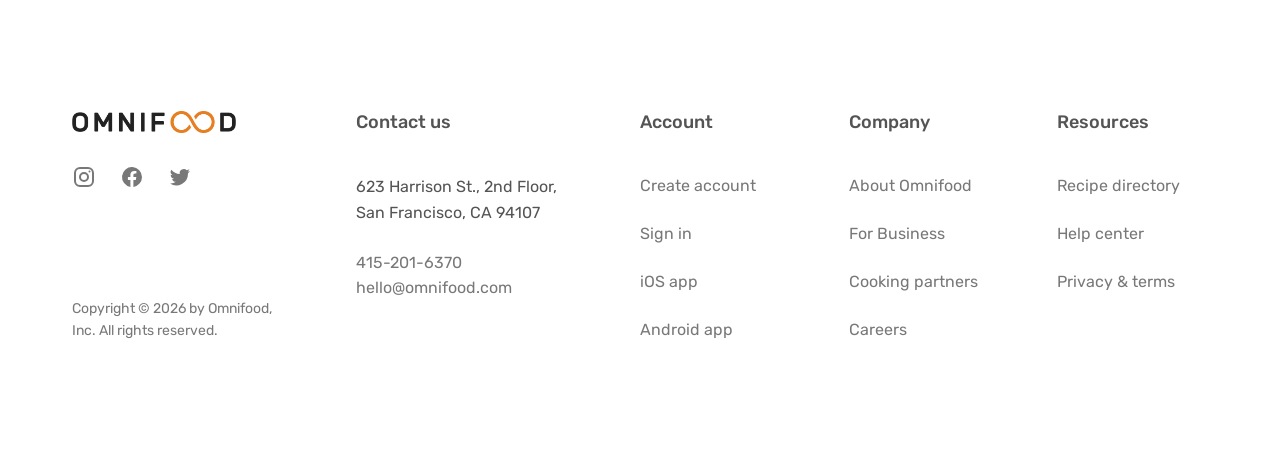
==== commit fc65b546: "feat: add responsive site footer" ====
--- a/index.html
+++ b/index.html
@@ -970,6 +970,97 @@
             </section>
         </main>
 
-        <footer></footer>
+        <footer class="footer">
+            <div class="footer__inner">
+                <div class="footer__brand">
+                    <a class="footer__home" href="#top">
+                        <img
+                            class="footer__logo"
+                            src="assets/omnifood-logo.png"
+                            width="1212"
+                            height="163"
+                            alt="Omnifood"
+                            loading="lazy"
+                        />
+                    </a>
+
+                    <ul class="footer__socials" role="list" aria-label="Social media">
+                        <li>
+                            <a class="footer__link" role="link" aria-disabled="true" aria-label="Instagram">
+                                <svg class="footer__icon" viewBox="0 0 24 24" aria-hidden="true">
+                                    <rect x="3" y="3" width="18" height="18" rx="5" fill="none" stroke="currentColor" stroke-width="2" />
+                                    <circle cx="12" cy="12" r="4" fill="none" stroke="currentColor" stroke-width="2" />
+                                    <circle cx="17.5" cy="6.5" r="1" />
+                                </svg>
+                            </a>
+                        </li>
+                        <li>
+                            <a class="footer__link" role="link" aria-disabled="true" aria-label="Facebook">
+                                <svg class="footer__icon" viewBox="0 0 24 24" aria-hidden="true">
+                                    <path d="M22 12a10 10 0 1 0-11.6 9.9v-7h-2.5V12h2.5V9.8c0-2.5 1.5-3.9 3.8-3.9 1.1 0 2.2.2 2.2.2v2.5h-1.3c-1.3 0-1.7.8-1.7 1.6V12h2.9l-.5 2.9h-2.4v7A10 10 0 0 0 22 12Z" />
+                                </svg>
+                            </a>
+                        </li>
+                        <li>
+                            <a class="footer__link" role="link" aria-disabled="true" aria-label="Twitter">
+                                <svg class="footer__icon" viewBox="0 0 24 24" aria-hidden="true">
+                                    <path d="M22 5.9a8 8 0 0 1-2.4.7 4.2 4.2 0 0 0 1.8-2.3 8.3 8.3 0 0 1-2.6 1 4.1 4.1 0 0 0-7 3.7 11.7 11.7 0 0 1-8.5-4.3 4.1 4.1 0 0 0 1.3 5.5 4 4 0 0 1-1.9-.5 4.1 4.1 0 0 0 3.3 4.1 4.1 4.1 0 0 1-1.9.1 4.1 4.1 0 0 0 3.8 2.9A8.3 8.3 0 0 1 2 18.5a11.7 11.7 0 0 0 18-9.8v-.5a8.3 8.3 0 0 0 2-2.3Z" />
+                                </svg>
+                            </a>
+                        </li>
+                    </ul>
+
+                    <p class="footer__copyright">
+                        Copyright &copy; <span class="footer__year">2026</span>
+                        by Omnifood, Inc. All rights reserved.
+                    </p>
+                </div>
+
+                <div class="footer__contact">
+                    <h2 class="footer__heading">Contact us</h2>
+                    <address class="footer__address">
+                        <p>623 Harrison St., 2nd Floor, San Francisco, CA 94107</p>
+                        <p>
+                            <a class="footer__link" href="tel:+14152016370">
+                                415-201-6370
+                            </a>
+                            <br />
+                            <a class="footer__link" href="mailto:hello@omnifood.com">
+                                hello@omnifood.com
+                            </a>
+                        </p>
+                    </address>
+                </div>
+
+                <div class="footer__group">
+                    <h2 class="footer__heading">Account</h2>
+                    <ul class="footer__list" role="list">
+                        <li><a class="footer__link" role="link" aria-disabled="true">Create account</a></li>
+                        <li><a class="footer__link" role="link" aria-disabled="true">Sign in</a></li>
+                        <li><a class="footer__link" role="link" aria-disabled="true">iOS app</a></li>
+                        <li><a class="footer__link" role="link" aria-disabled="true">Android app</a></li>
+                    </ul>
+                </div>
+
+                <div class="footer__group">
+                    <h2 class="footer__heading">Company</h2>
+                    <ul class="footer__list" role="list">
+                        <li><a class="footer__link" role="link" aria-disabled="true">About Omnifood</a></li>
+                        <li><a class="footer__link" role="link" aria-disabled="true">For Business</a></li>
+                        <li><a class="footer__link" role="link" aria-disabled="true">Cooking partners</a></li>
+                        <li><a class="footer__link" role="link" aria-disabled="true">Careers</a></li>
+                    </ul>
+                </div>
+
+                <div class="footer__group">
+                    <h2 class="footer__heading">Resources</h2>
+                    <ul class="footer__list" role="list">
+                        <li><a class="footer__link" role="link" aria-disabled="true">Recipe directory</a></li>
+                        <li><a class="footer__link" role="link" aria-disabled="true">Help center</a></li>
+                        <li><a class="footer__link" role="link" aria-disabled="true">Privacy &amp; terms</a></li>
+                    </ul>
+                </div>
+            </div>
+        </footer>
     </body>
 </html>
--- a/css/base.css
+++ b/css/base.css
@@ -19,6 +19,7 @@
     --clr-muted: 0 0% 53%;
     --clr-attribution: 0 0% 47%;
     --clr-step-number: 0 0% 87%;
+    --clr-divider: 0 0% 93%;
     --clr-neutral-max: 0 0% 100%;
     --clr-neutral-min: 0 0% 0%;
     --clr-vegetarian: 130 57% 56%;
--- a/css/style.css
+++ b/css/style.css
@@ -1221,3 +1221,110 @@
     object-fit: cover;
     object-position: center;
 }
+
+/* ********************************************* */
+/* Footer                                        */
+/* ********************************************* */
+.footer {
+    padding: clamp(6.4rem, 9vw, 12.8rem) 0;
+
+    border-top: 1px solid hsl(var(--clr-divider));
+}
+
+.footer__inner {
+    display: grid;
+    grid-template-columns: repeat(2, minmax(0, 1.5fr)) repeat(3, minmax(0, 1fr));
+    gap: clamp(2.4rem, 4.5vw, 6.4rem);
+
+    max-width: 120rem;
+    margin: 0 auto;
+    padding: 0 clamp(2rem, 6vw, 3.2rem);
+
+    @media (width <= 46em) {
+        grid-template-columns: repeat(6, minmax(0, 1fr));
+        gap: 4rem 1.6rem;
+    }
+}
+
+.footer__brand,
+.footer__contact {
+    @media (width <= 46em) {
+        grid-column: span 3;
+    }
+}
+
+.footer__group {
+    @media (width <= 46em) {
+        grid-row: 1;
+        grid-column: span 2;
+    }
+}
+
+.footer__brand {
+    display: flex;
+    flex-direction: column;
+    align-items: flex-start;
+    gap: clamp(1.6rem, 2.6vw, 3.2rem);
+}
+
+.footer__home {
+    max-width: 100%;
+}
+
+.footer__logo {
+    width: 16.4rem;
+    height: auto;
+}
+
+.footer__socials {
+    display: flex;
+    flex-wrap: wrap;
+    gap: clamp(1.2rem, 2vw, 2.4rem);
+}
+
+.footer__icon {
+    width: 2.4rem;
+    height: 2.4rem;
+
+    fill: currentColor;
+}
+
+.footer__copyright {
+    margin-top: auto;
+
+    font-size: 1.4rem;
+    line-height: 1.6;
+    color: hsl(var(--clr-attribution));
+}
+
+.footer__heading {
+    margin-bottom: clamp(2.4rem, 3.3vw, 4rem);
+
+    font-size: clamp(1.6rem, 2vw, 1.8rem);
+    font-weight: 500;
+    line-height: 1.3;
+}
+
+.footer__address,
+.footer__list {
+    display: grid;
+    gap: clamp(1.2rem, 2vw, 2.4rem);
+}
+
+.footer__address {
+    font-style: normal;
+    line-height: 1.6;
+}
+
+.footer__link {
+    line-height: 1.5;
+    overflow-wrap: anywhere;
+    color: hsl(var(--clr-attribution));
+
+    &:any-link:hover,
+    &:any-link:active {
+        color: hsl(var(--clr-base));
+        text-decoration: underline;
+        text-underline-offset: 0.2em;
+    }
+}
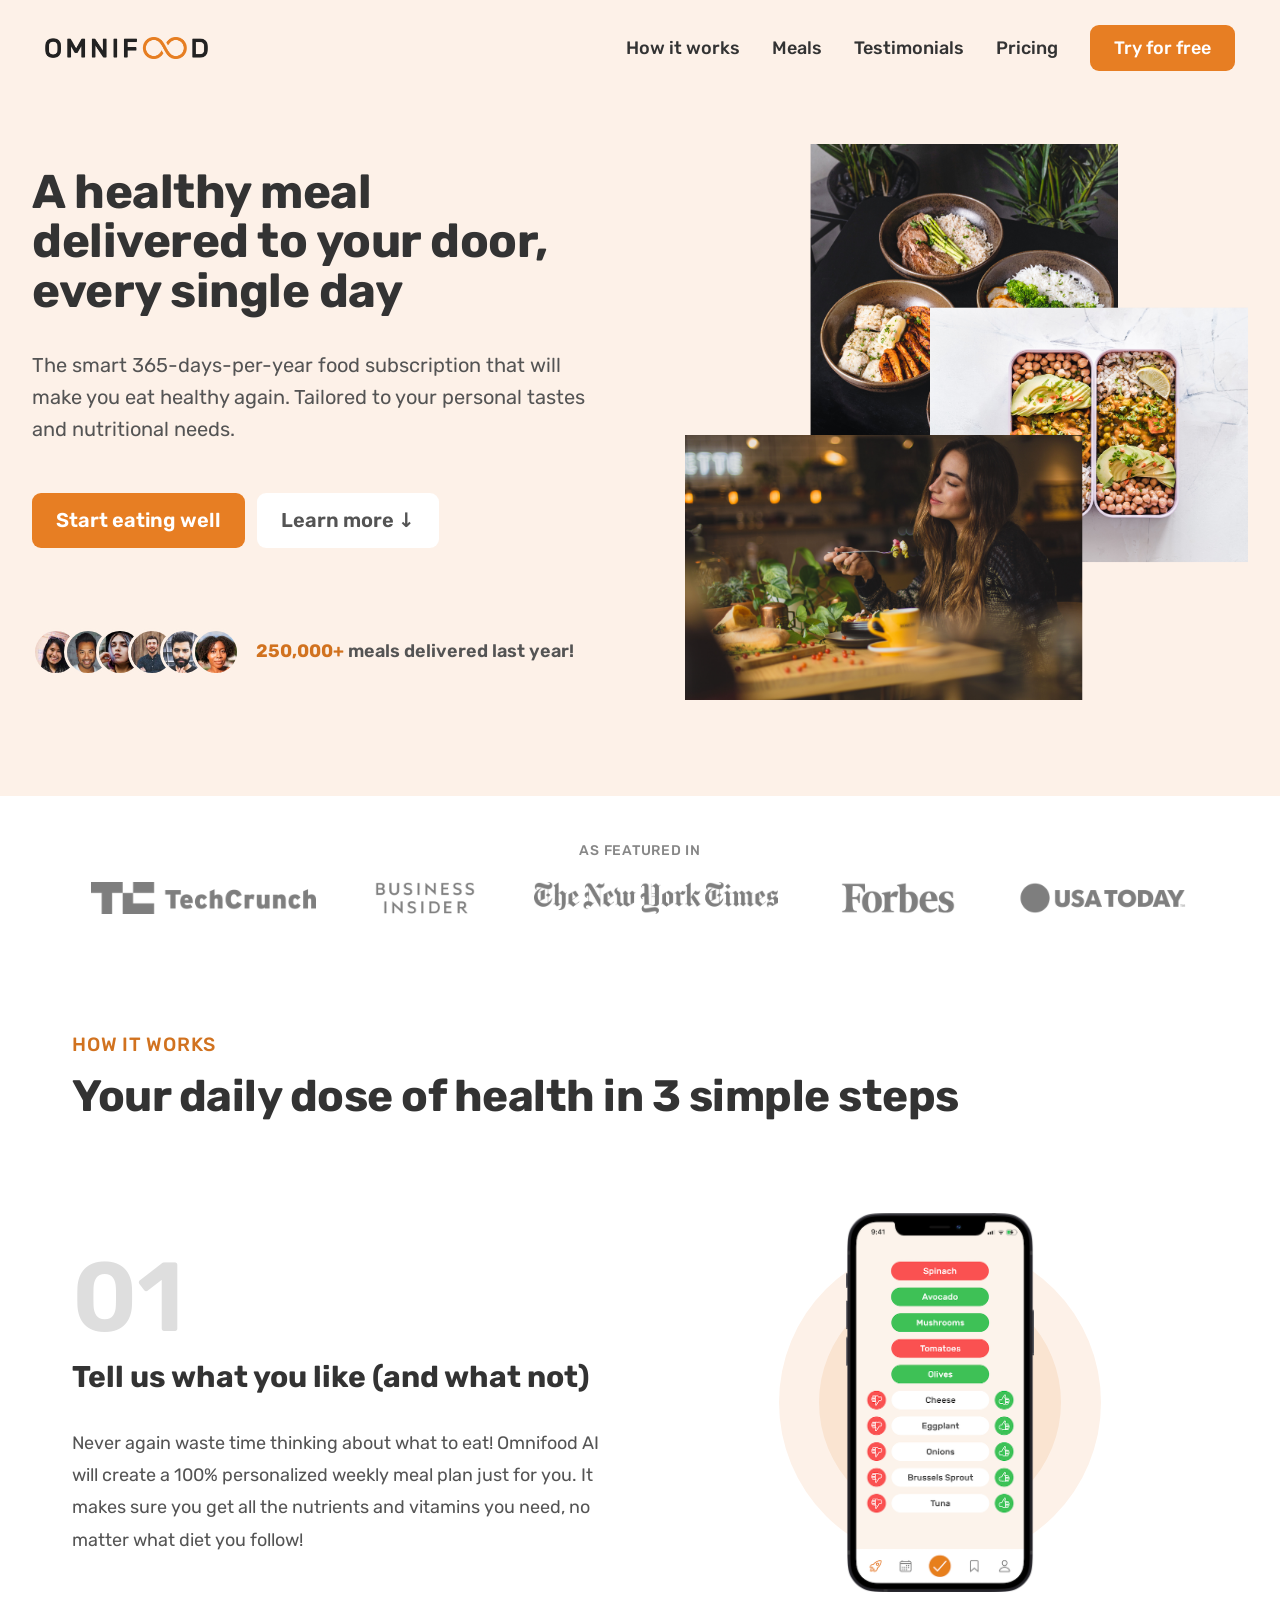
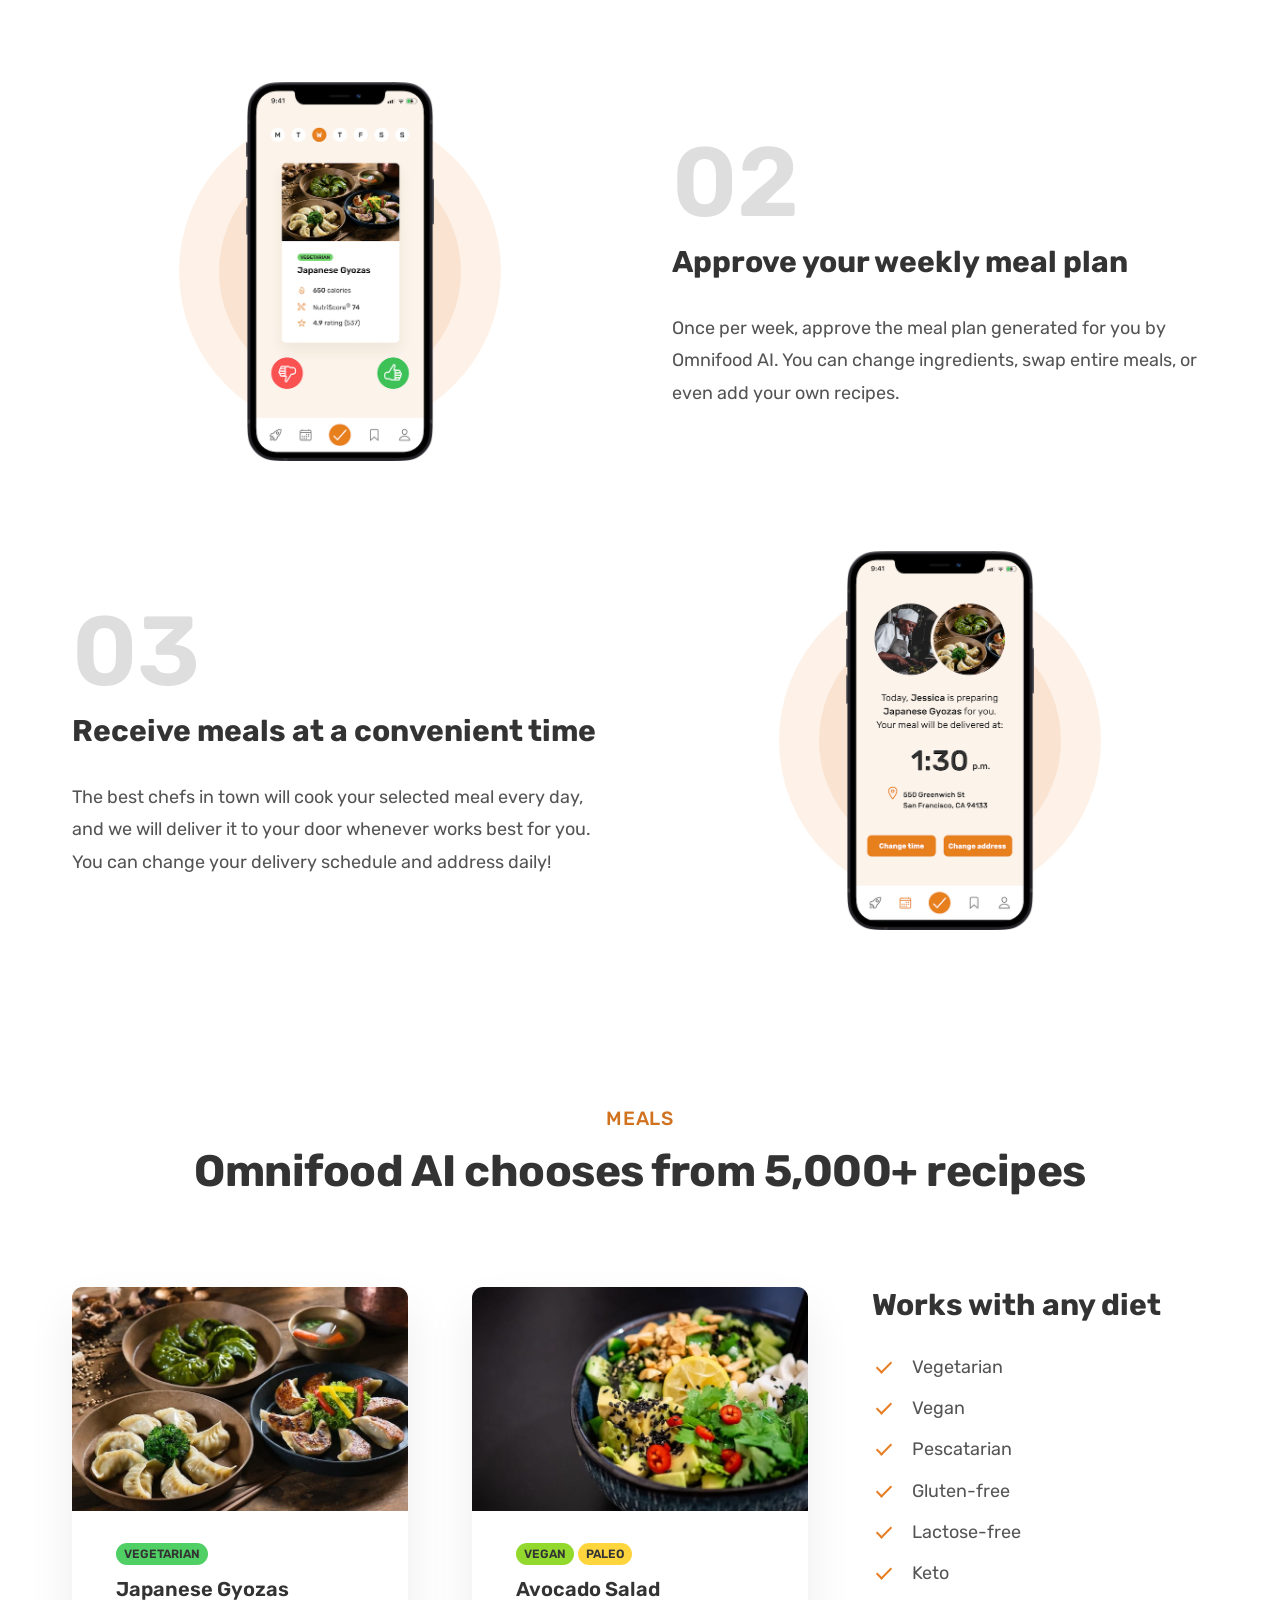
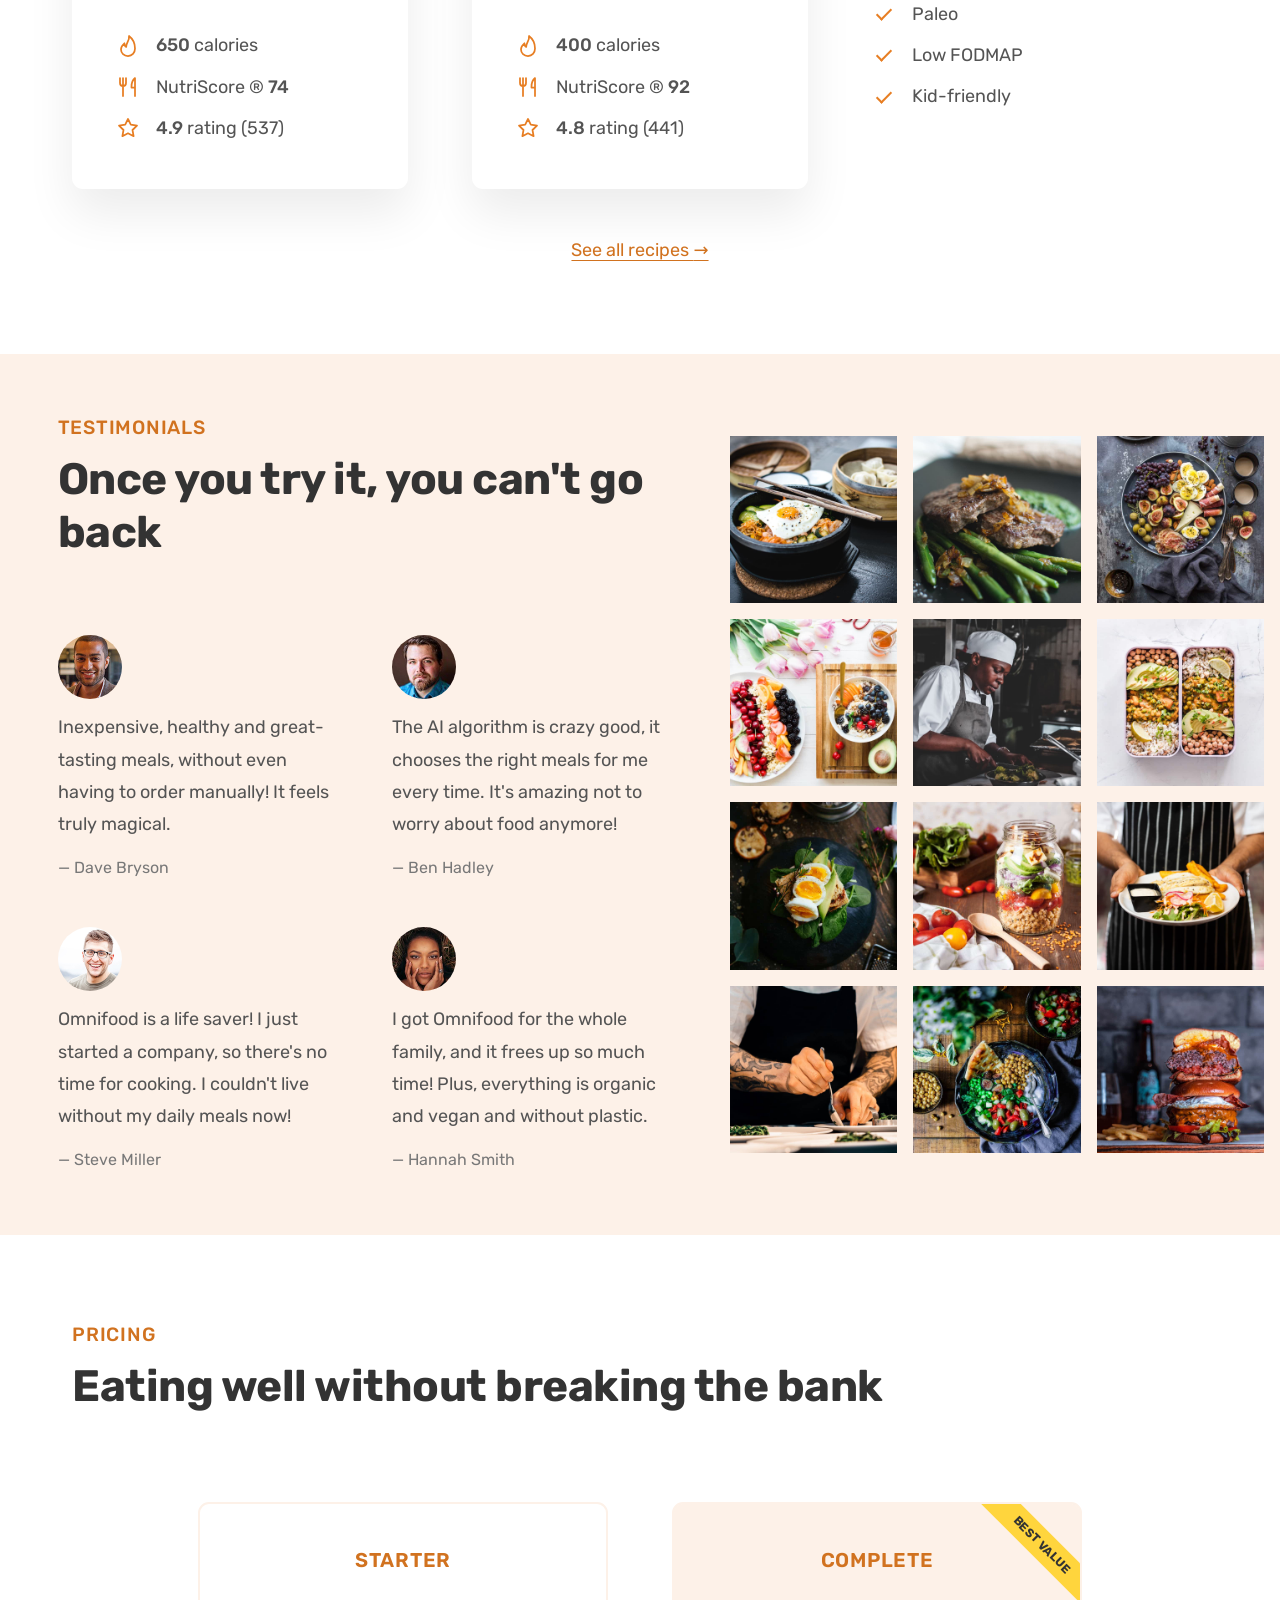
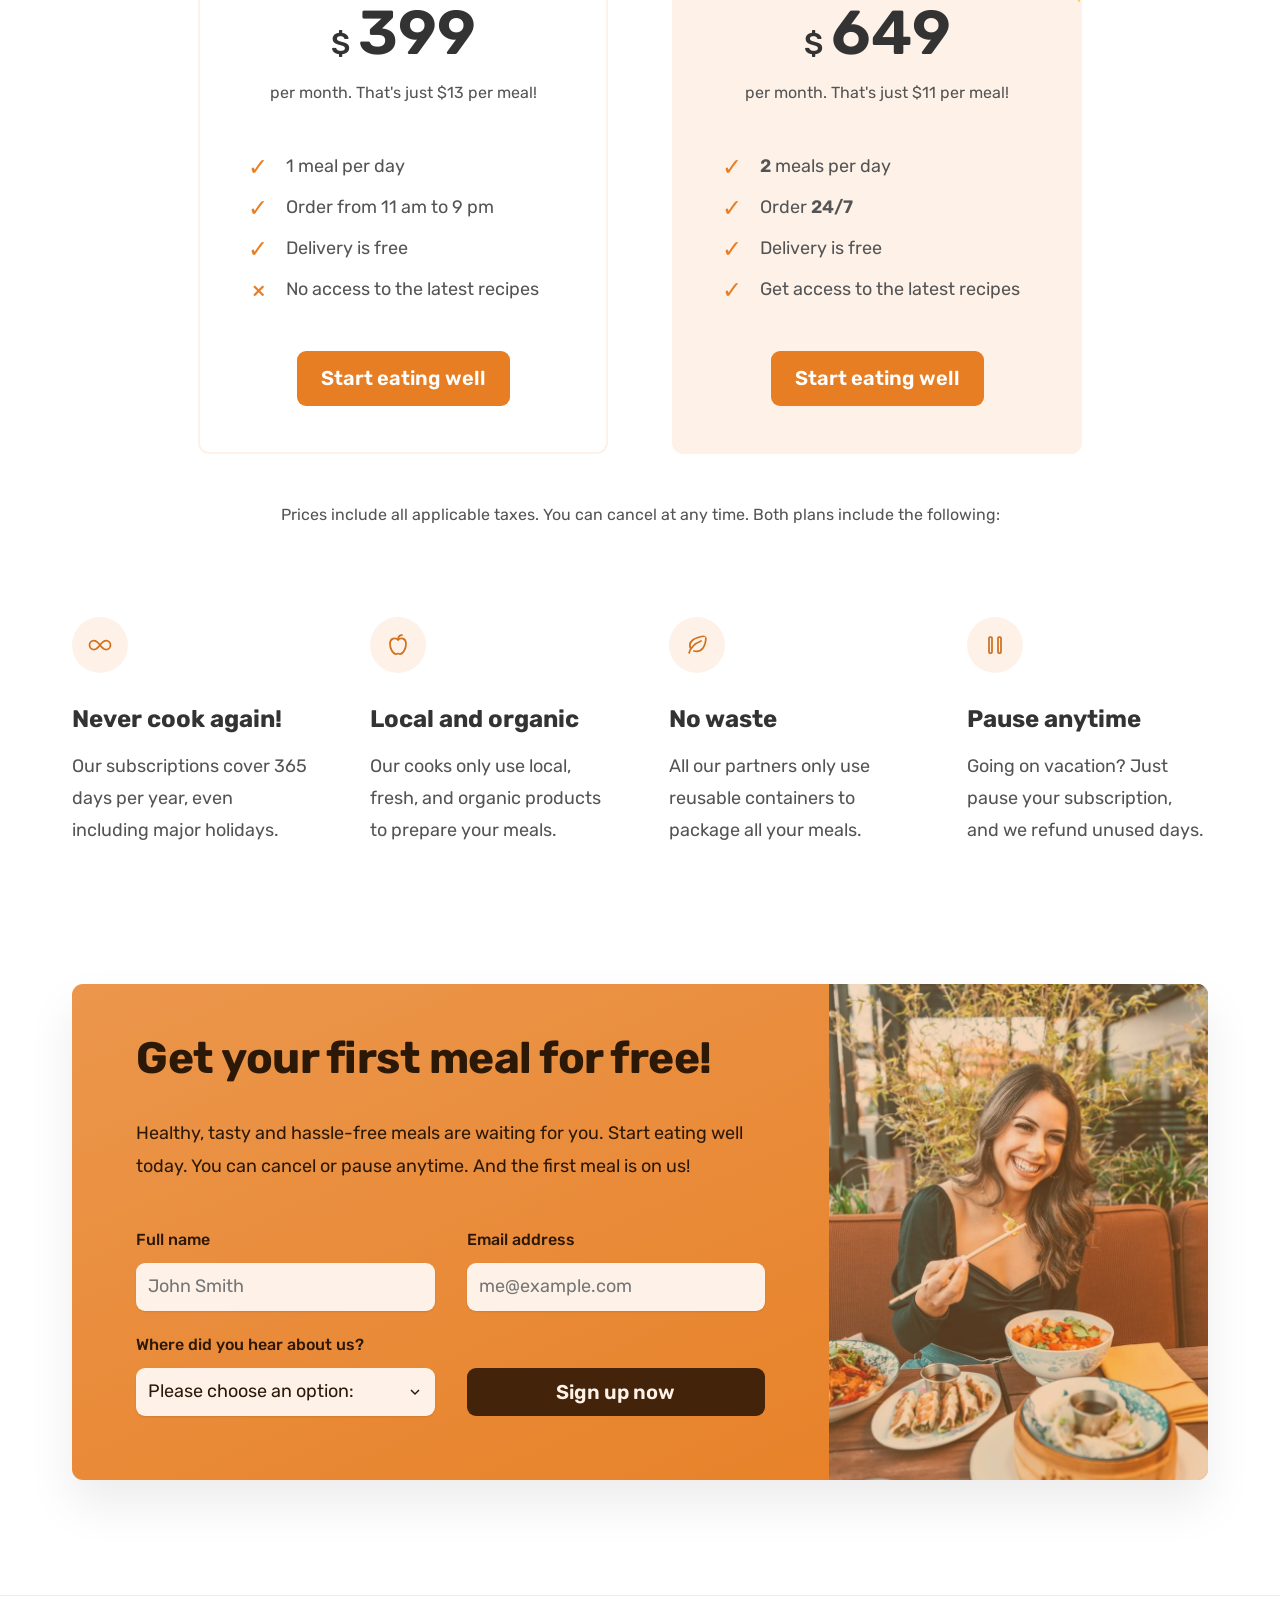
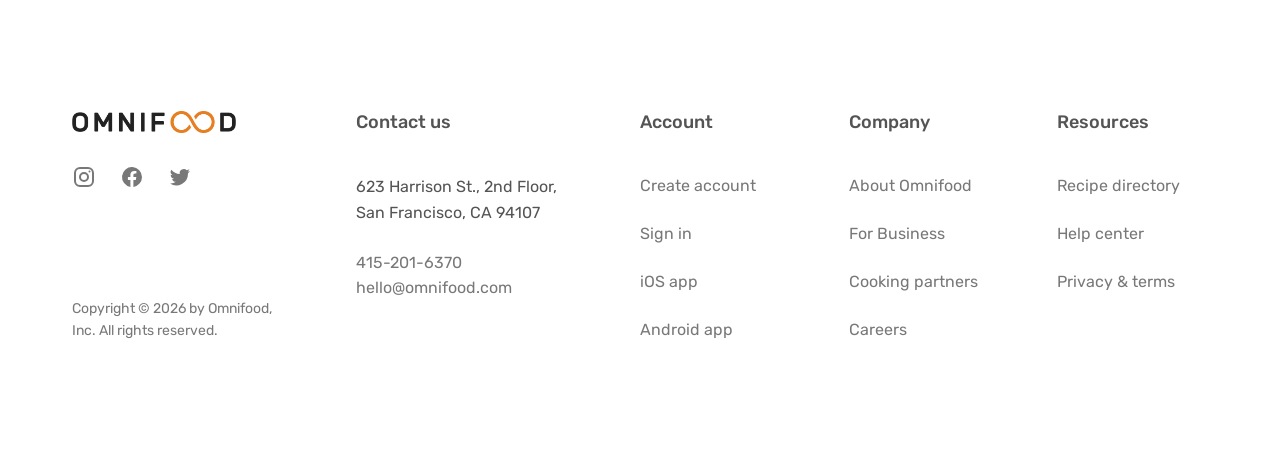
==== commit 9e4f7ae7: "fix: adjust CTA select arrow spacing" ====
--- a/index.html
+++ b/index.html
@@ -936,14 +936,26 @@
 
                             <div class="cta__field">
                                 <label for="referral">Where did you hear about us?</label>
-                                <select id="referral" name="referral">
-                                    <option value="">Please choose an option:</option>
-                                    <option value="friends">Friends and family</option>
-                                    <option value="youtube">YouTube video</option>
-                                    <option value="podcast">Podcast</option>
-                                    <option value="ad">Facebook ad</option>
-                                    <option value="other">Other</option>
-                                </select>
+                                <div class="cta__select">
+                                    <select id="referral" name="referral">
+                                        <option value="">Please choose an option:</option>
+                                        <option value="friends">Friends and family</option>
+                                        <option value="youtube">YouTube video</option>
+                                        <option value="podcast">Podcast</option>
+                                        <option value="ad">Facebook ad</option>
+                                        <option value="other">Other</option>
+                                    </select>
+                                    <svg
+                                        class="cta__select-icon"
+                                        viewBox="0 0 16 16"
+                                        fill="none"
+                                        stroke="currentColor"
+                                        stroke-width="1.5"
+                                        aria-hidden="true"
+                                    >
+                                        <path d="m4 6 4 4 4-4" />
+                                    </svg>
+                                </div>
                             </div>
 
                             <button class="cta__submit" type="submit" disabled>
--- a/css/base.css
+++ b/css/base.css
@@ -97,7 +97,12 @@
 }
 
 ::selection {
+    color: hsl(var(--clr-brown-dark));
+
+    background-color: hsl(var(--clr-primary));
 }
 
 :focus-visible {
+    outline: 2px solid hsl(var(--clr-brown-dark));
+    outline-offset: 3px;
 }
--- a/css/style.css
+++ b/css/style.css
@@ -103,18 +103,34 @@
         right: 0;
         z-index: 2;
 
-        display: none;
+        display: flex;
 
         padding: 7.6rem 2.4rem;
 
         background-color: hsl(var(--clr-neutral-max) / 97%);
+        visibility: hidden;
+        pointer-events: none;
+
+        transform: translateX(100%);
+        transition-property: none;
         overflow: auto;
     }
+
+    @media (width <= 59em) and (prefers-reduced-motion: no-preference) {
+        transition: transform 0.35s ease, visibility 0s linear 0.35s;
+    }
 }
 
 .header__toggle[aria-expanded="true"] + .header__nav {
     @media (width <= 59em) {
-        display: flex;
+        visibility: visible;
+        pointer-events: auto;
+
+        transform: translateX(0);
+    }
+
+    @media (width <= 59em) and (prefers-reduced-motion: no-preference) {
+        transition-delay: 0s;
     }
 }
 
@@ -1145,6 +1161,38 @@
     }
 }
 
+.cta__select {
+    position: relative;
+
+    min-width: 0;
+
+    & select {
+        @media (forced-colors: none) {
+            padding-right: 3.6rem;
+
+            appearance: none;
+        }
+    }
+}
+
+.cta__select-icon {
+    position: absolute;
+    top: 50%;
+    right: 1.2rem;
+
+    display: none;
+
+    width: 1.6rem;
+    height: 1.6rem;
+
+    pointer-events: none;
+    transform: translateY(-50%);
+
+    @media (forced-colors: none) {
+        display: block;
+    }
+}
+
 .cta__submit {
     align-self: end;
 
